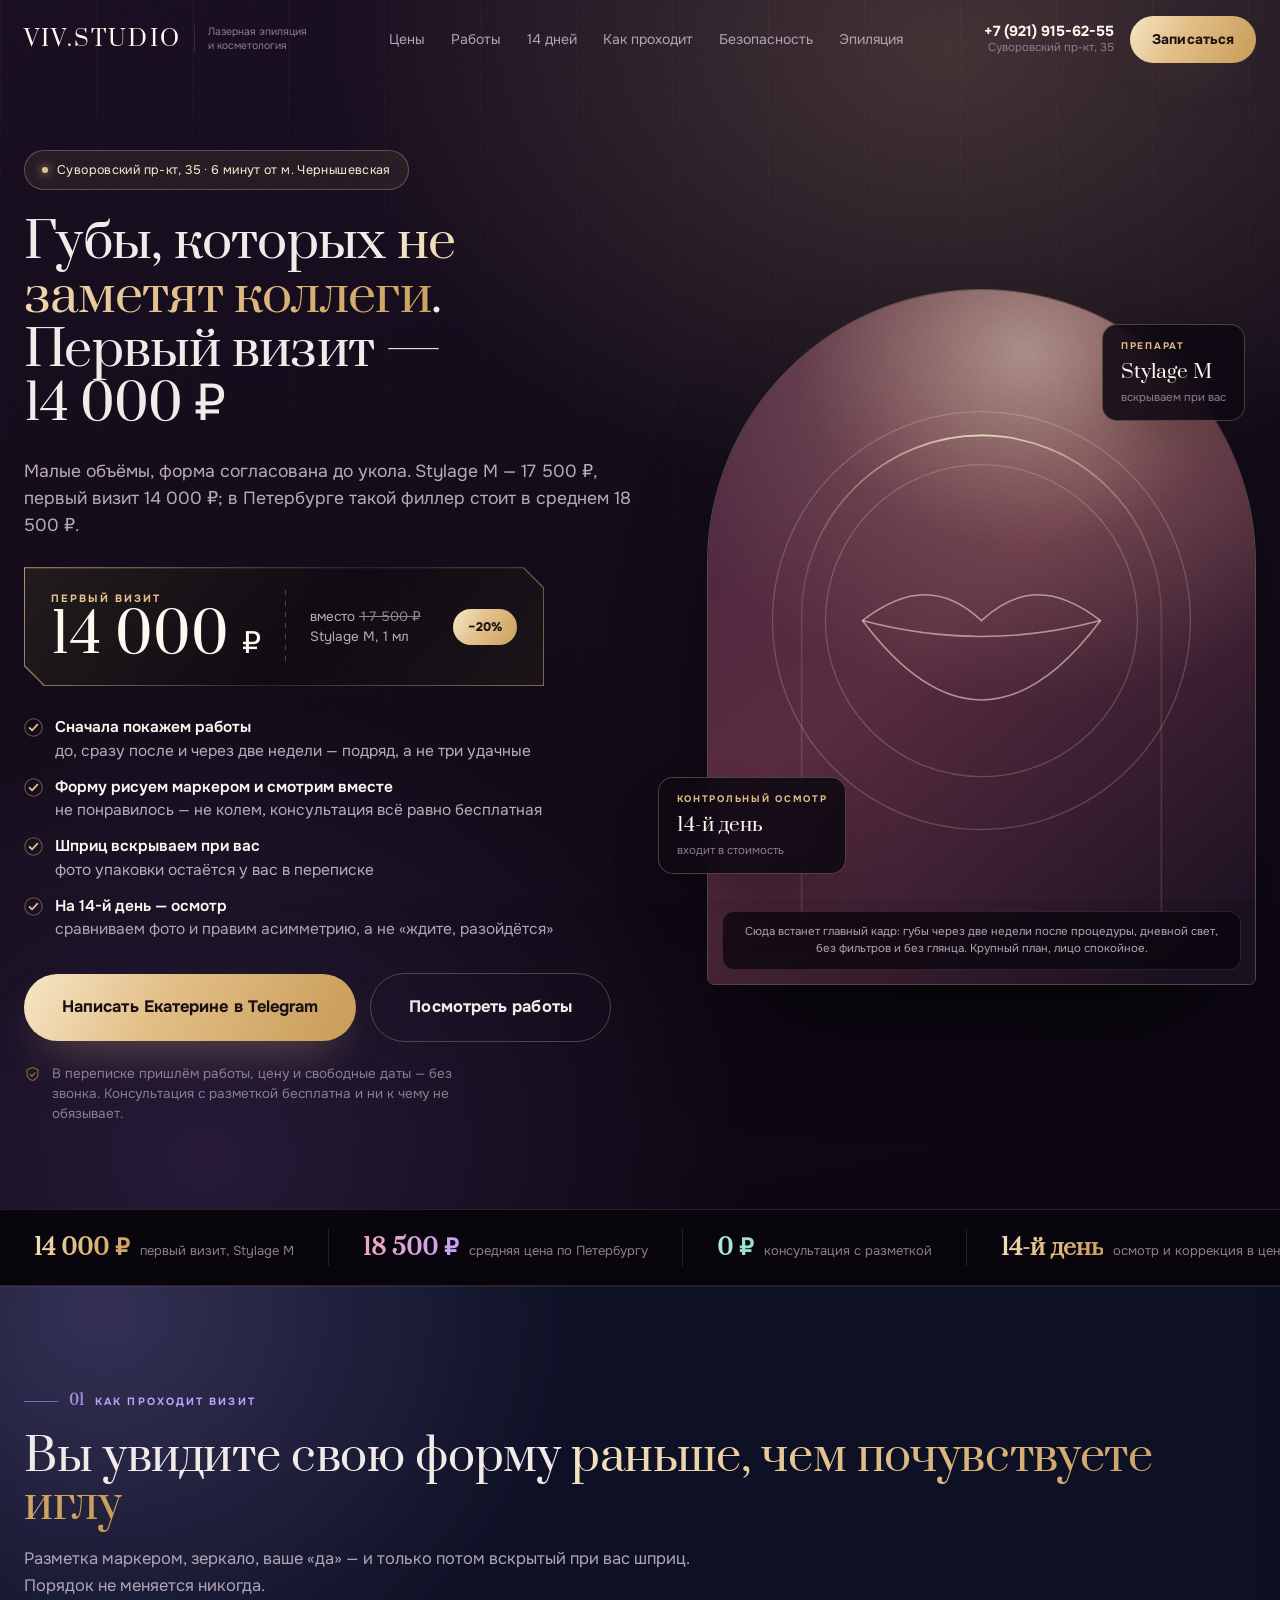
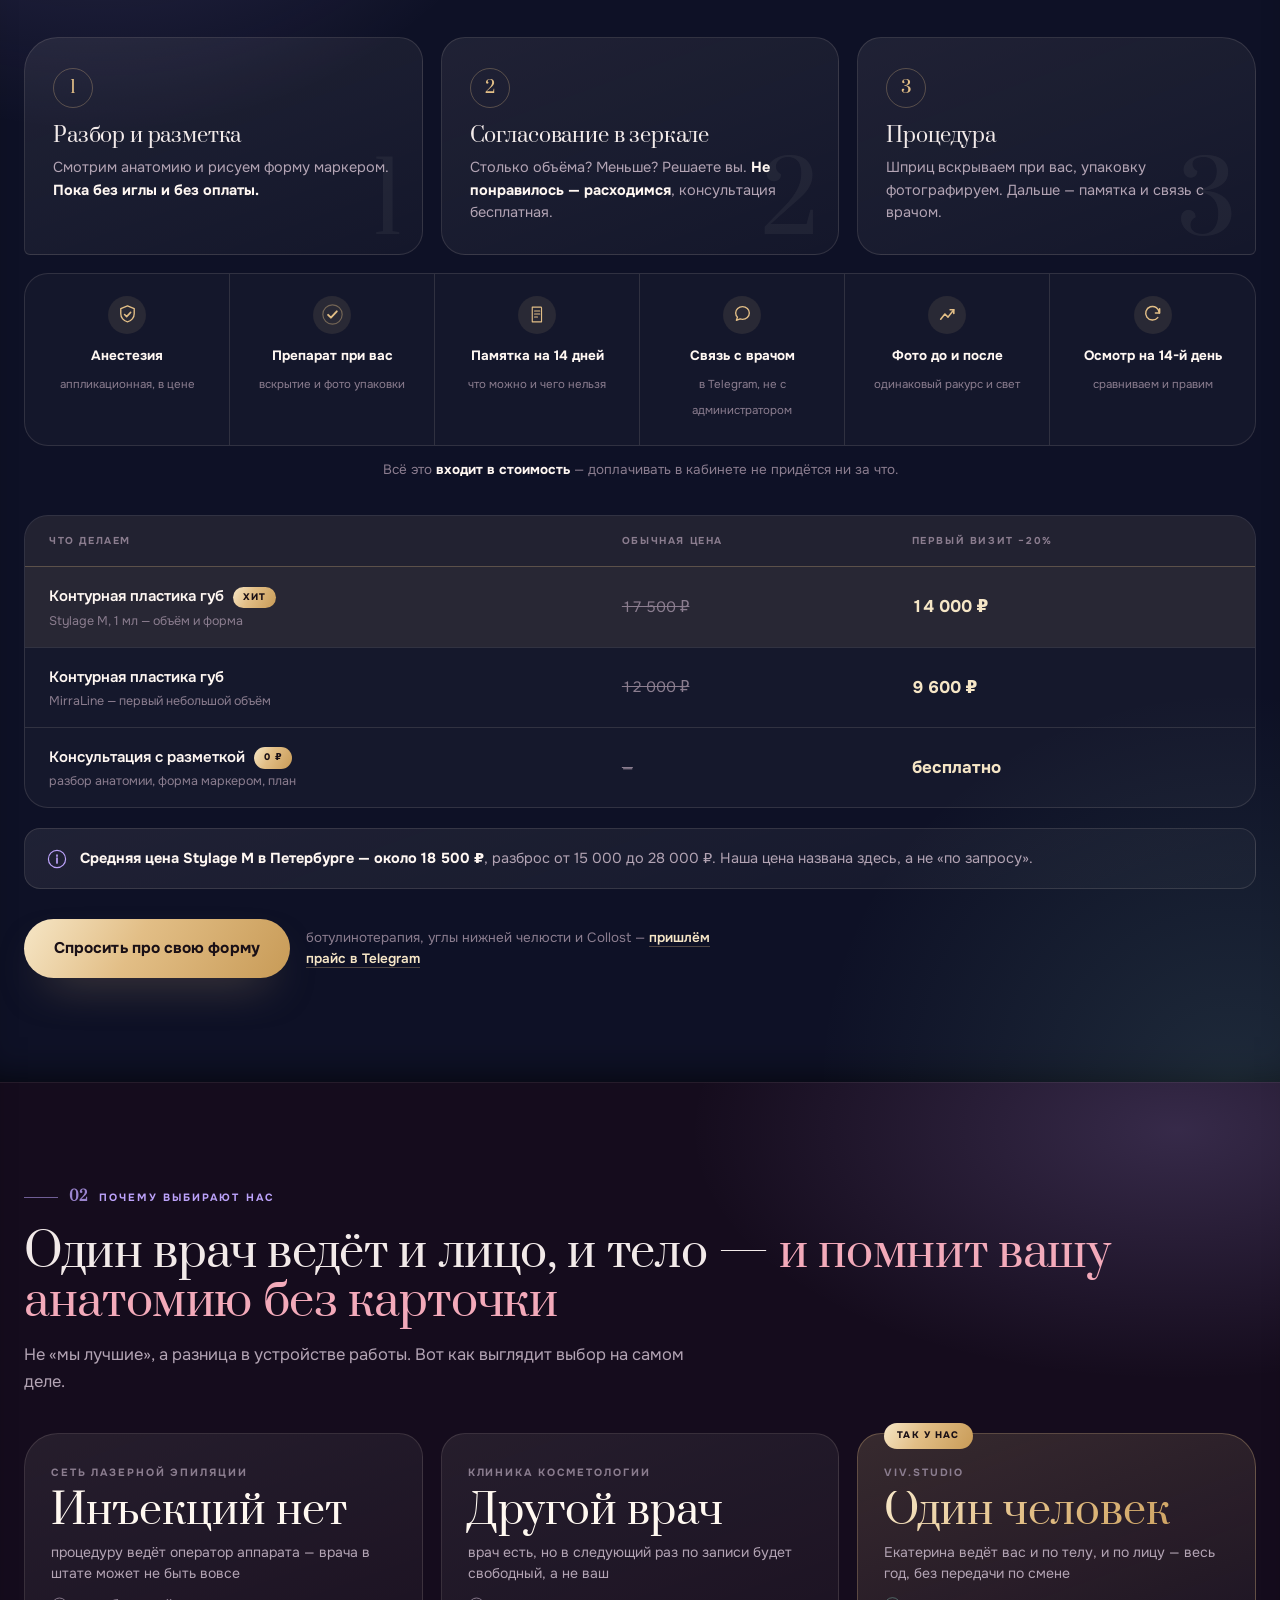
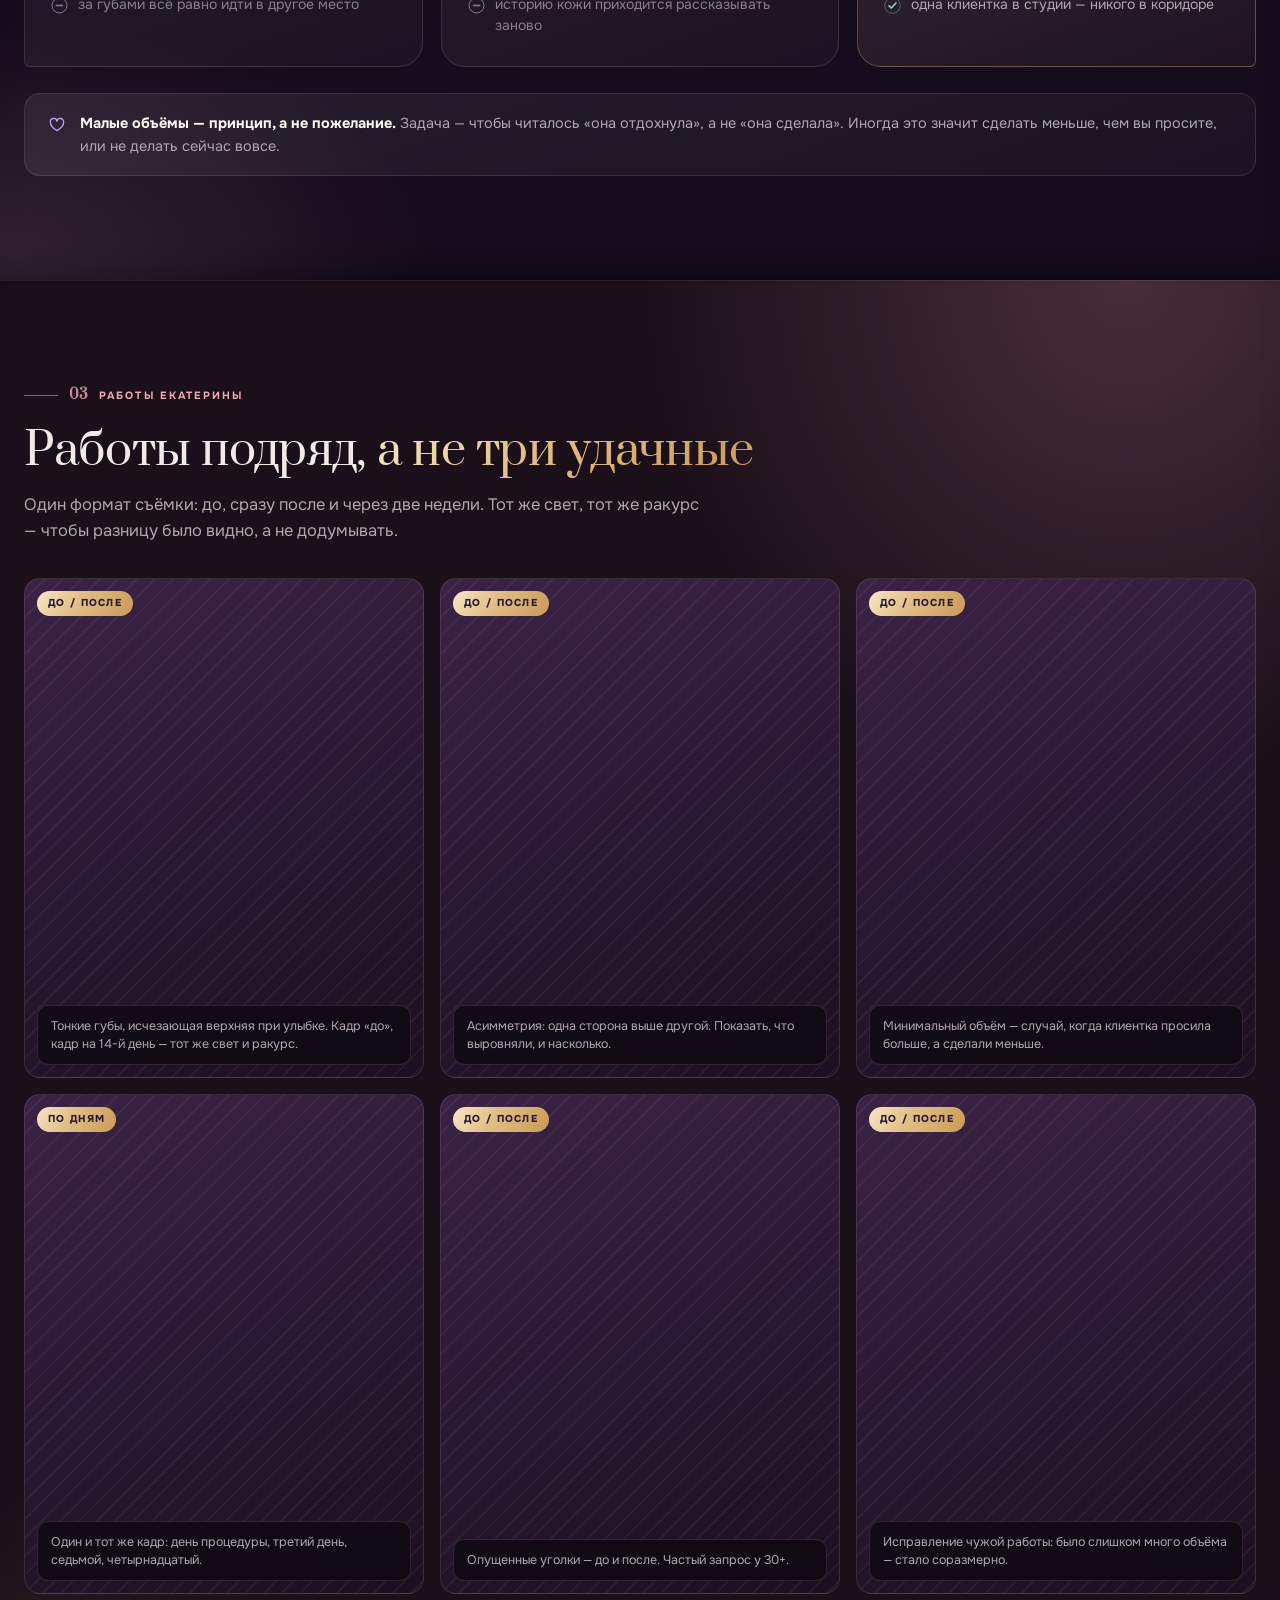
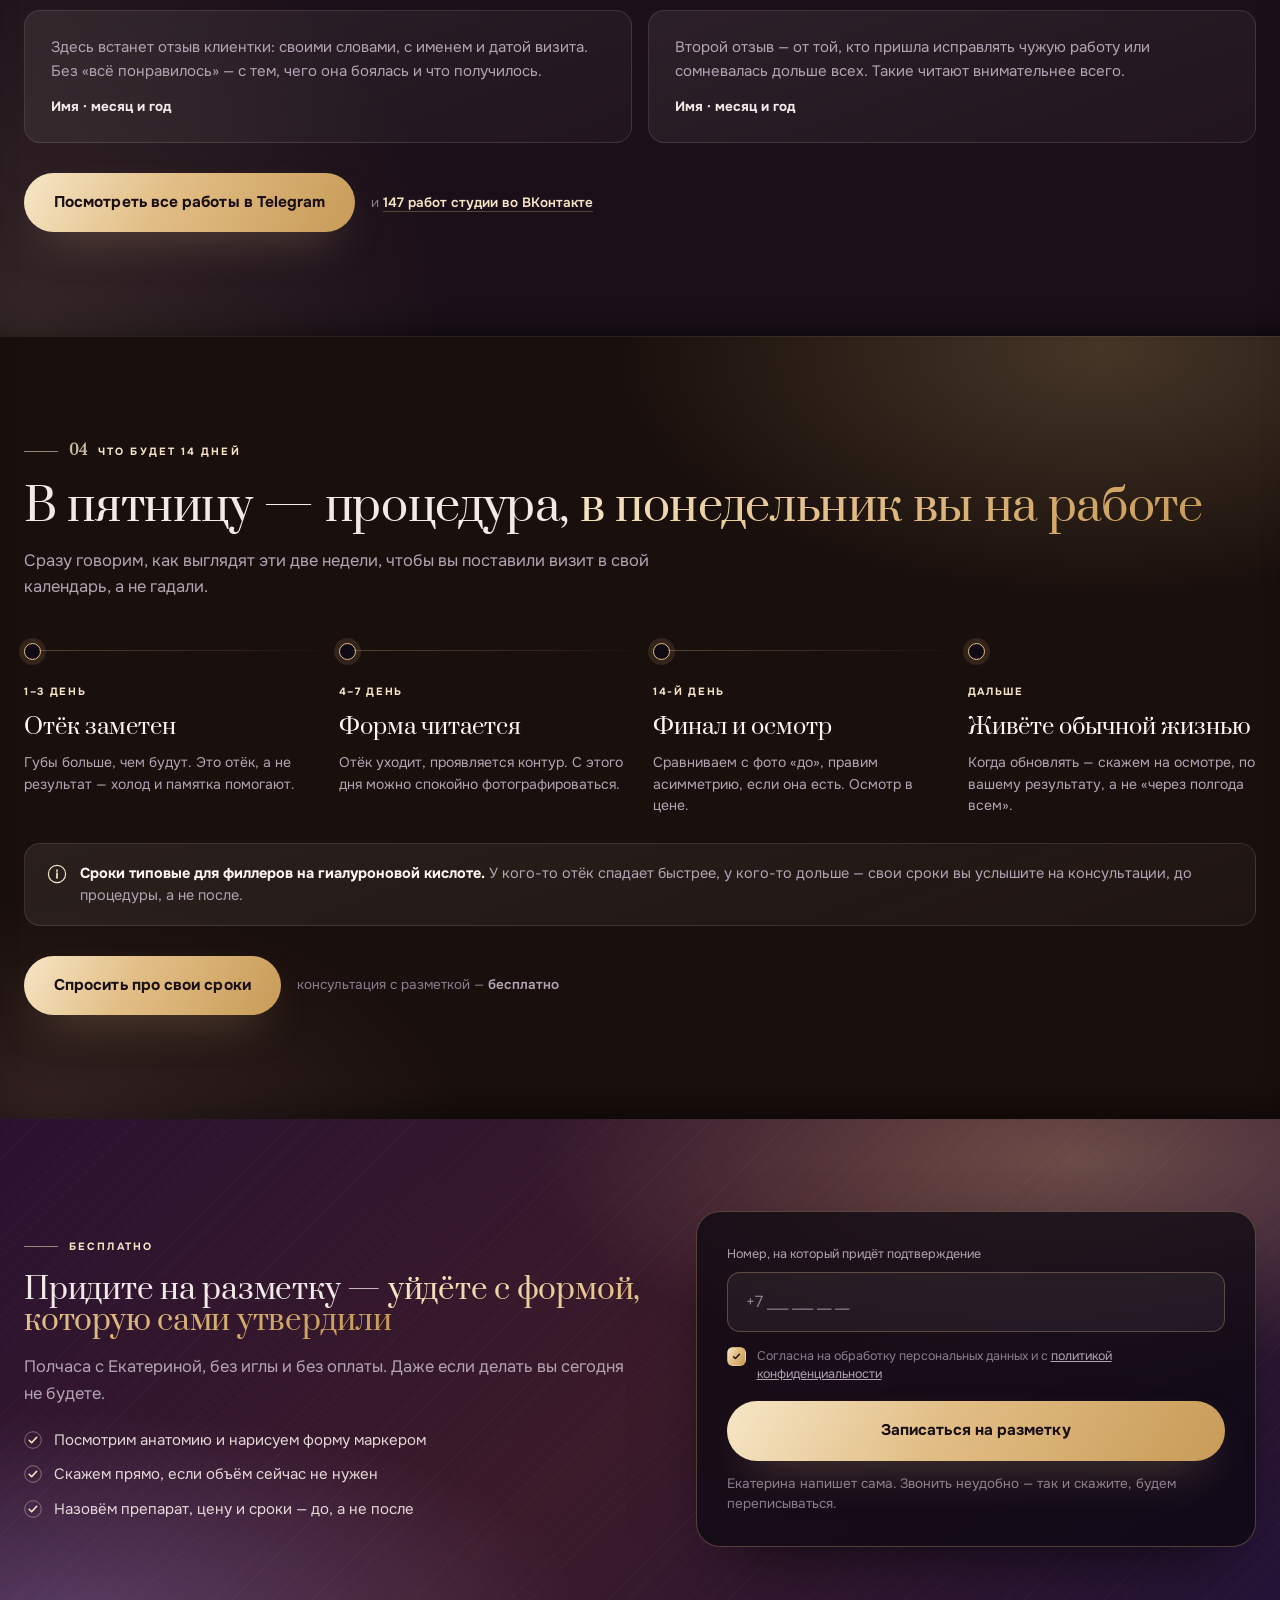
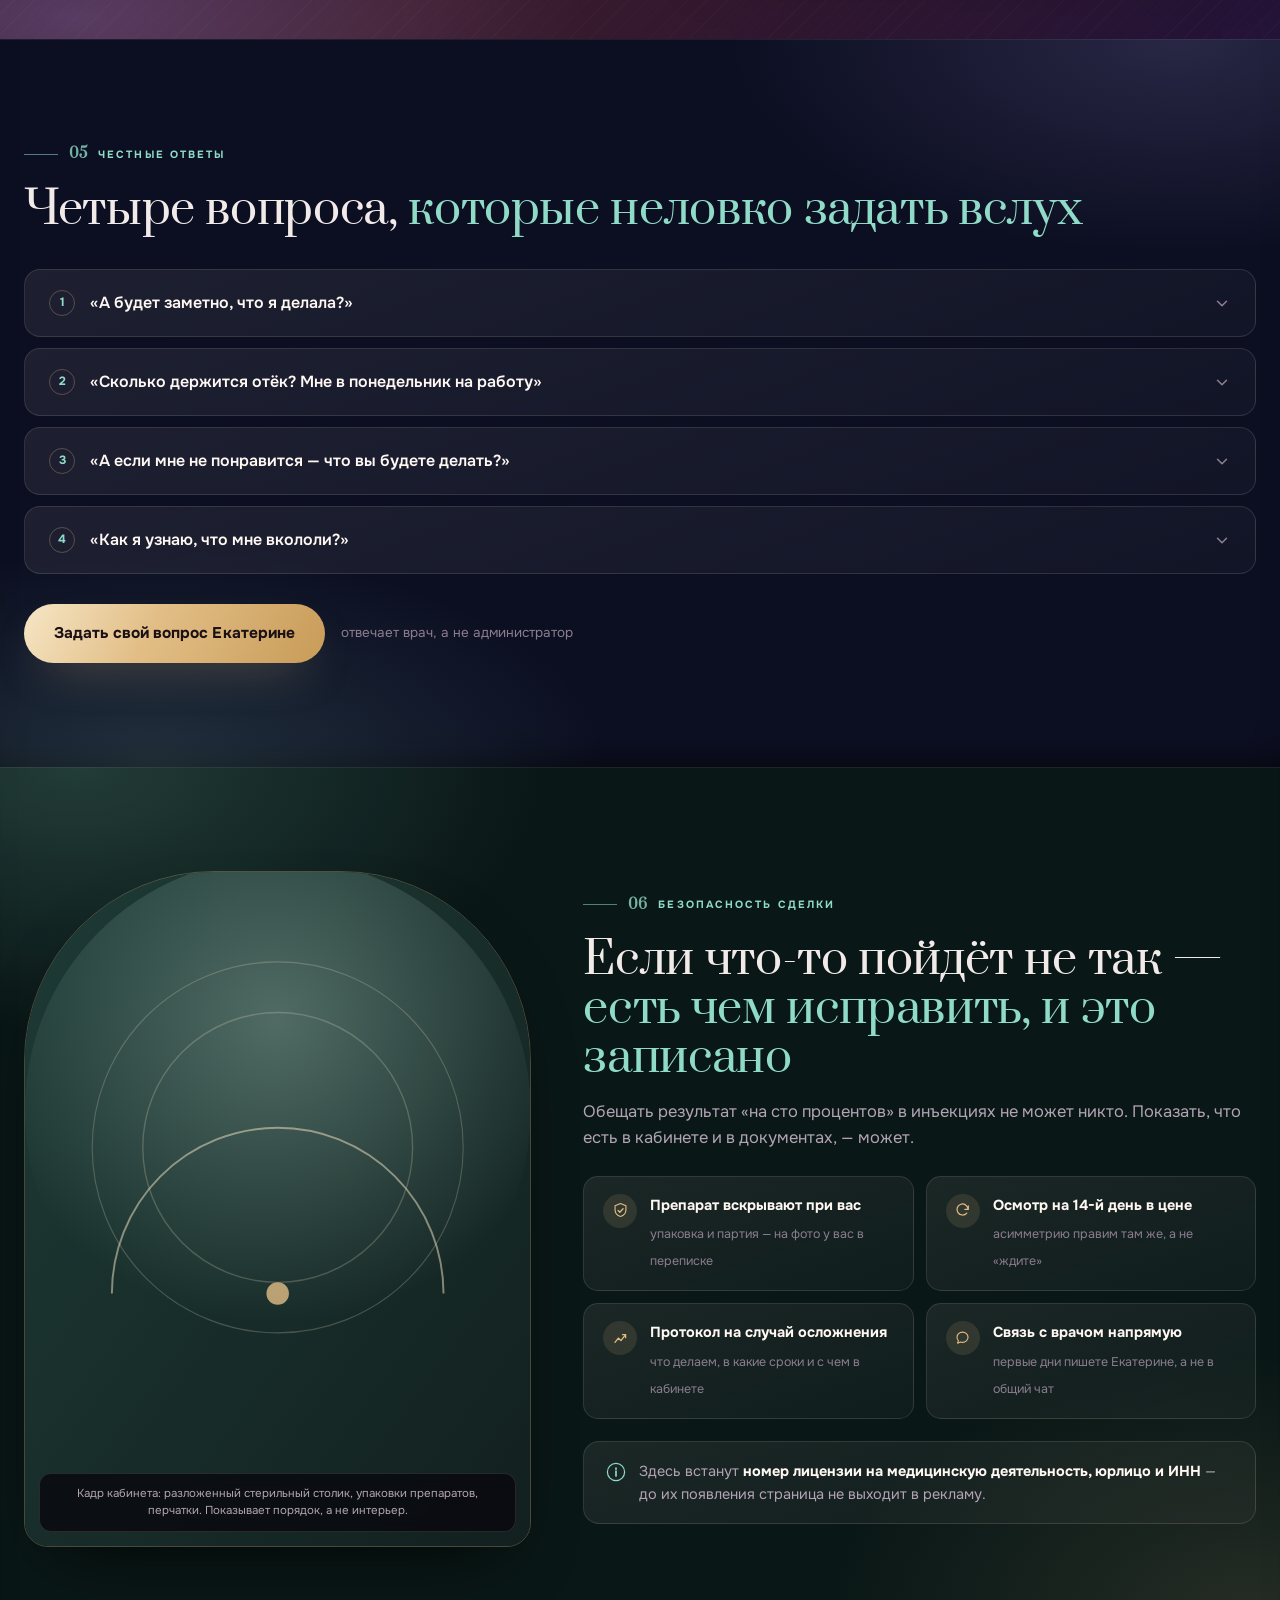
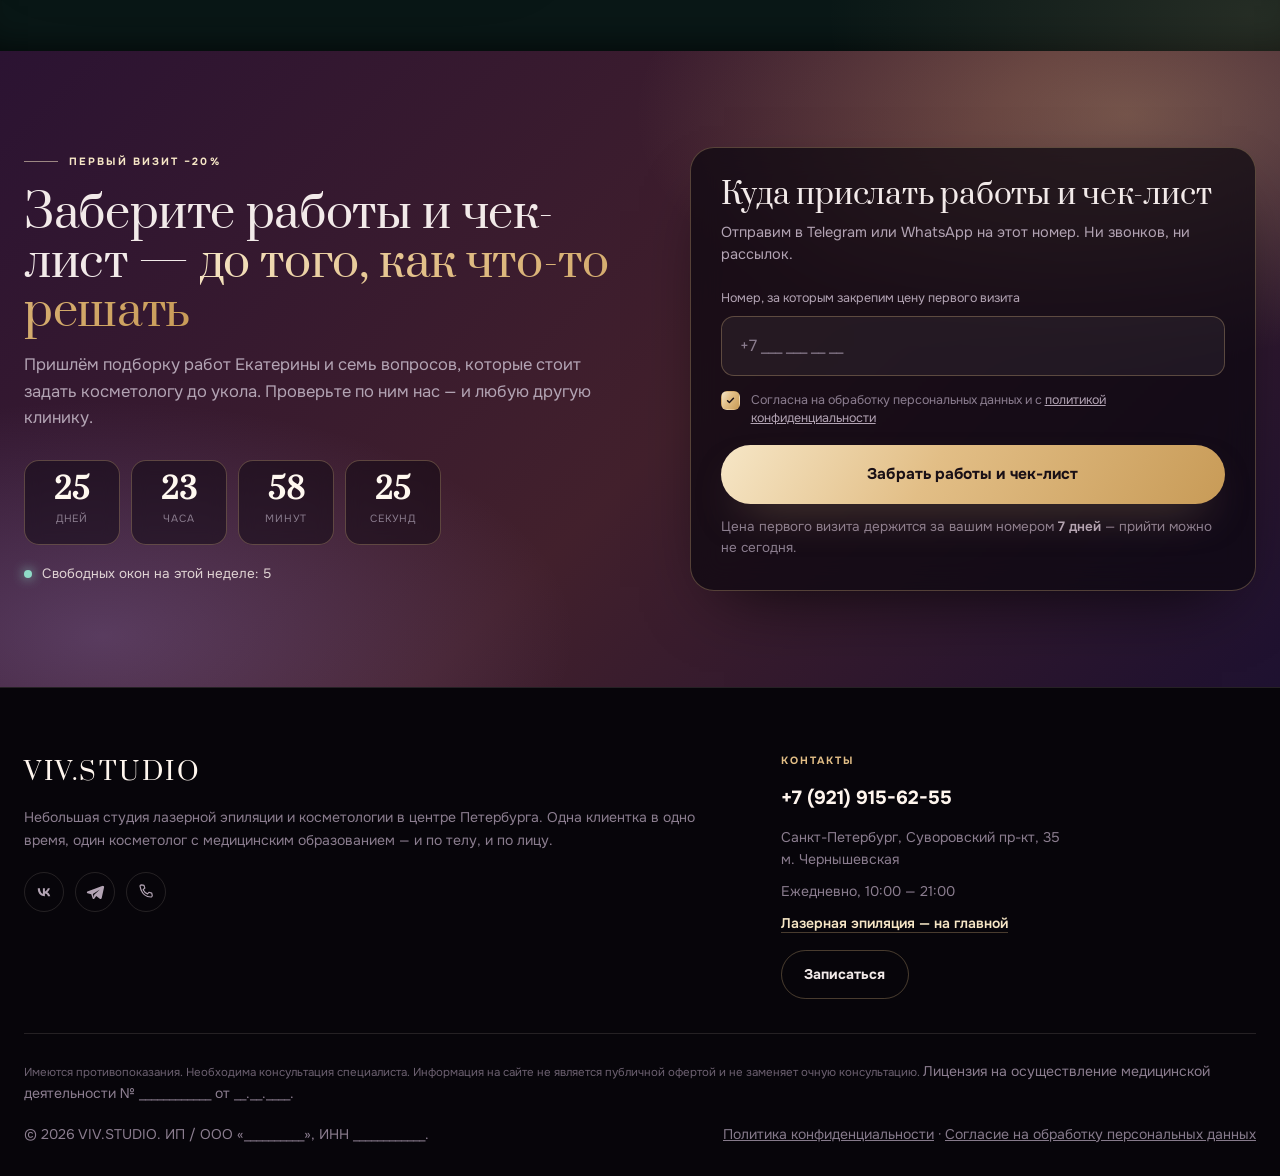
==== guby.html @ aae8445c "Страница губ: исследование стало сайтом Разбор сегментов говорил одно и то же три шага подряд: деньг" ====
<!doctype html>
<html lang="ru">
<head>
<meta charset="utf-8">
<meta name="viewport" content="width=device-width, initial-scale=1">
<title>Контурная пластика губ в Петербурге — 14 000 ₽ первый визит | VIV.STUDIO, м. Чернышевская</title>
<meta name="description" content="Губы малыми объёмами: форму рисуем маркером и согласуем до укола, шприц вскрываем при вас, на 14-й день — контрольный осмотр. Stylage M 17 500 ₽, первый визит 14 000 ₽ — в Петербурге такой филлер стоит в среднем 18 500 ₽. Суворовский пр-кт, 35, шесть минут от м. Чернышевская.">
<link rel="canonical" href="https://viv.studio/guby.html">
<meta name="theme-color" content="#0B0710">
<meta name="format-detection" content="telephone=no">
<meta property="og:type" content="website">
<meta property="og:locale" content="ru_RU">
<meta property="og:site_name" content="VIV.STUDIO">
<meta property="og:url" content="https://viv.studio/guby.html">
<meta property="og:title" content="Губы, которых не заметят коллеги — VIV.STUDIO">
<meta property="og:description" content="Малые объёмы, форма согласована до укола, препарат вскрывают при вас. Stylage M — первый визит 14 000 ₽ вместо 17 500 ₽.">
<meta property="og:image" content="https://viv.studio/assets/img/og.png">
<meta property="og:image:width" content="1200">
<meta property="og:image:height" content="630">
<meta name="twitter:card" content="summary_large_image">

<!-- Микроразметка под второе направление. Как и на главной: в ней нет
     ничего, чего нет на странице, и нет ни одного отзыва и рейтинга,
     пока их не появилось на самом деле. -->
<script type="application/ld+json">
{
  "@context": "https://schema.org",
  "@type": "BeautySalon",
  "name": "VIV.STUDIO",
  "description": "Контурная пластика губ малыми объёмами у косметолога с медицинским образованием. Форма согласуется до укола, препарат вскрывают при клиентке, на 14-й день — контрольный осмотр.",
  "url": "https://viv.studio/guby.html",
  "image": "https://viv.studio/assets/img/og.png",
  "telephone": "+7 921 915-62-55",
  "priceRange": "9600-17500 ₽",
  "currenciesAccepted": "RUB",
  "address": {
    "@type": "PostalAddress",
    "streetAddress": "Суворовский проспект, 35",
    "addressLocality": "Санкт-Петербург",
    "addressCountry": "RU"
  },
  "openingHoursSpecification": [{
    "@type": "OpeningHoursSpecification",
    "dayOfWeek": ["Monday","Tuesday","Wednesday","Thursday","Friday","Saturday","Sunday"],
    "opens": "10:00",
    "closes": "21:00"
  }],
  "sameAs": ["https://vk.com/viv.studio", "https://t.me/VIV_Studio"],
  "makesOffer": [
    {
      "@type": "Offer",
      "name": "Контурная пластика губ Stylage M, первый визит",
      "price": "14000",
      "priceCurrency": "RUB",
      "description": "Обычная цена 17 500 ₽. В стоимость входят анестезия, памятка на 14 дней и контрольный осмотр."
    },
    {
      "@type": "Offer",
      "name": "Контурная пластика губ MirraLine, первый визит",
      "price": "9600",
      "priceCurrency": "RUB",
      "description": "Обычная цена 12 000 ₽. Вариант для первого небольшого объёма."
    },
    {
      "@type": "Offer",
      "name": "Консультация с разметкой",
      "price": "0",
      "priceCurrency": "RUB",
      "description": "Разбор анатомии, разметка маркером и согласование формы. Бесплатно и не обязывает записываться на процедуру."
    }
  ]
}
</script>
<script type="application/ld+json">
{
  "@context": "https://schema.org",
  "@type": "FAQPage",
  "mainEntity": [
    {
      "@type": "Question",
      "name": "Будет ли заметно, что я делала губы?",
      "acceptedAnswer": {
        "@type": "Answer",
        "text": "Работаем малыми объёмами. Форму рисуем маркером и смотрим в зеркало вместе — шприц вскрываем только после вашего согласия. Не понравилась разметка — расходимся, консультация бесплатная."
      }
    },
    {
      "@type": "Question",
      "name": "Сколько держится отёк после контурной пластики губ?",
      "acceptedAnswer": {
        "@type": "Answer",
        "text": "Типичные сроки для филлеров на гиалуроновой кислоте: заметный отёк первые один-три дня, форма читается к пятому-седьмому дню, окончательный результат — примерно к 14-му. Ваши сроки Екатерина назовёт на консультации."
      }
    },
    {
      "@type": "Question",
      "name": "Что будет, если мне не понравится результат?",
      "acceptedAnswer": {
        "@type": "Answer",
        "text": "Асимметрию правим на контрольном осмотре на 14-й день, он входит в стоимость. Филлер на гиалуроновой кислоте при необходимости растворяется — это обсуждается на консультации до процедуры."
      }
    },
    {
      "@type": "Question",
      "name": "Как я узнаю, какой препарат мне вводят?",
      "acceptedAnswer": {
        "@type": "Answer",
        "text": "Шприц вскрывают при вас, упаковку показывают и фотографируют — фото остаётся у вас в переписке."
      }
    }
  ]
}
</script>

<link rel="icon" href="assets/img/favicon.svg" type="image/svg+xml">
<link rel="apple-touch-icon" href="assets/img/apple-touch-icon.png">
<link rel="preload" as="font" type="font/woff2" href="assets/fonts/onest-cyrillic.woff2" crossorigin>
<link rel="preload" as="font" type="font/woff2" href="assets/fonts/prata-cyrillic.woff2" crossorigin>
<style>
/* ── ГАРНИТУРЫ ──────────────────────────────────────────────────────────
   Prata — витрина: заголовки и крупные цифры. Дидон с высоким контрастом
   штриха: на тёмном он читается как гравировка и держит всю премиальность
   страницы сам, без золотых рамок вокруг каждого блока.
   Onest — корпус: текст, интерфейс, прайс, метки. Спокойный гротеск с
   хорошей кириллицей, не спорит с витриной.
   Обе лежат локально: Google Fonts из РФ отдаётся нестабильно.
   ─────────────────────────────────────────────────────────────────────── */
@font-face{font-family:'Prata';font-style:normal;font-weight:400;font-display:swap;
  src:url(assets/fonts/prata-cyrillic.woff2) format('woff2');
  unicode-range:U+0301,U+0400-045F,U+0490-0491,U+04B0-04B1,U+2116}
@font-face{font-family:'Prata';font-style:normal;font-weight:400;font-display:swap;
  src:url(assets/fonts/prata-latin.woff2) format('woff2');
  unicode-range:U+0000-00FF,U+0131,U+0152-0153,U+02BB-02BC,U+02C6,U+02DA,U+02DC,U+0304,U+0308,U+0329,U+2000-206F,U+20AC,U+2122,U+2191,U+2193,U+2212,U+2215,U+FEFF,U+FFFD}
@font-face{font-family:'Onest';font-style:normal;font-weight:300 800;font-display:swap;
  src:url(assets/fonts/onest-cyrillic.woff2) format('woff2');
  unicode-range:U+0301,U+0400-045F,U+0490-0491,U+04B0-04B1,U+2116}
@font-face{font-family:'Onest';font-style:normal;font-weight:300 800;font-display:swap;
  src:url(assets/fonts/onest-latin.woff2) format('woff2');
  unicode-range:U+0000-00FF,U+0131,U+0152-0153,U+02BB-02BC,U+02C6,U+02DA,U+02DC,U+0304,U+0308,U+0329,U+2000-206F,U+20AC,U+2122,U+2191,U+2193,U+2212,U+2215,U+FEFF,U+FFFD}

/* ── ПАЛИТРА ────────────────────────────────────────────────────────────
   Ночная. База — почти чёрный с фиолетовым подтоном, у каждой главы своя
   тёмная бумага: слива, вино, индиго, малахит, эспрессо. Свет на странице
   даёт золото, цветные ноты — лиловая, розовая и мятная — расставлены по
   главам, чтобы лента не была одноцветной.
   ─────────────────────────────────────────────────────────────────────── */
:root{
  --ink:#0B0710;
  --tx:#F2EAE9;            /* корпус: 14:1 на самой светлой бумаге */
  --tx2:#B3A4B4;           /* вторичный: 6.6:1 */
  --tx3:#8B7D8F;
  --gold:#E2BE86; --gold-2:#C89B57; --gold-lt:#F6E6C6; --gold-dk:#8A6A32;
  --rose:#F3AABA; --lilac:#BCA2FA; --mint:#8FDBC7;
  --acc:var(--gold-lt);
  --line:rgba(240,224,206,.13);
  --line-2:rgba(226,190,134,.3);
  --card:linear-gradient(160deg,rgba(255,247,240,.075),rgba(255,247,240,.028));
  --card-h:linear-gradient(160deg,rgba(255,247,240,.11),rgba(255,247,240,.045));
  --glass:rgba(12,8,16,.55);
  --r:16px; --r-lg:24px; --r-xl:34px;
  --sh:0 30px 70px -34px rgba(0,0,0,.85);
  --sh-gold:0 20px 46px -22px rgba(226,190,134,.55);
  --ease:cubic-bezier(.22,.75,.25,1);
  --grad-gold:linear-gradient(120deg,#F6E6C6,#E2BE86 42%,#C89B57);
}

*{box-sizing:border-box;margin:0;padding:0}
html{scroll-behavior:smooth;scroll-padding-top:86px;-webkit-text-size-adjust:100%}
body{background:var(--ink);color:var(--tx);font:400 16.5px/1.62 'Onest',system-ui,-apple-system,'Segoe UI',sans-serif;
  overflow-x:hidden;-webkit-font-smoothing:antialiased;text-rendering:optimizeLegibility}
img{max-width:100%;display:block}
a{color:inherit}
button,input{font:inherit;color:inherit}
::selection{background:rgba(226,190,134,.32)}

/* зерно: на больших тёмных заливках без него видны полосы градиента */
.grain{position:fixed;inset:0;z-index:2;pointer-events:none;opacity:.5;mix-blend-mode:overlay;
  background-image:url("data:image/svg+xml,%3Csvg xmlns='http://www.w3.org/2000/svg' width='180' height='180'%3E%3Cfilter id='n'%3E%3CfeTurbulence type='fractalNoise' baseFrequency='.85' numOctaves='3'/%3E%3C/filter%3E%3Crect width='180' height='180' filter='url(%23n)' opacity='.5'/%3E%3C/svg%3E")}

.wrap{width:min(1240px,100% - 48px);margin-inline:auto}
.num{font-variant-numeric:tabular-nums lining-nums;font-feature-settings:"tnum" 1}
.sr{position:absolute;width:1px;height:1px;overflow:hidden;clip:rect(0 0 0 0)}

/* ── ТИПОГРАФИКА ── */
h1,h2,h3,h4,.dis{font-family:'Prata',Georgia,serif;font-weight:400;letter-spacing:-.008em;line-height:1.08}
h1{font-size:clamp(32px,3.9vw,56px);line-height:1.08;letter-spacing:-.015em;text-wrap:balance}
.nw{white-space:nowrap}
h2{font-size:clamp(29px,3.5vw,49px);line-height:1.09}
h3{font-size:clamp(22px,2.3vw,30px)}
h4{font-size:20px;line-height:1.22}
h2 .acc,h1 .acc,h3 .acc{background:var(--grad-gold);-webkit-background-clip:text;background-clip:text;color:transparent}
h1 .acc-r,h2 .acc-r{color:var(--rose)}
h2 .acc-l{color:var(--lilac)}
h2 .acc-m{color:var(--mint)}
.lead{font-size:clamp(16.5px,1.25vw,18.5px);line-height:1.6;color:var(--tx2);max-width:62ch;margin-top:16px}
.under{font-size:13.5px;line-height:1.5;color:var(--tx3)}
.under b{color:var(--tx2);font-weight:600}
b,strong{font-weight:700;color:#FFF7F2}

/* метка главы: номер, тонкая линия, слово */
.kick{display:flex;align-items:center;gap:11px;font-size:10.5px;font-weight:700;letter-spacing:.2em;
  text-transform:uppercase;color:var(--acc);margin-bottom:20px}
.kick i{width:34px;height:1px;background:currentColor;opacity:.55;flex:none}
.kick em{font-family:'Prata',serif;font-style:normal;font-size:14px;letter-spacing:0;opacity:.8}

/* ── КНОПКИ ── */
.btn{position:relative;display:inline-flex;align-items:center;justify-content:center;gap:9px;
  padding:17px 30px;border:0;border-radius:999px;cursor:pointer;overflow:hidden;
  font-size:15.5px;font-weight:700;letter-spacing:.005em;text-decoration:none;white-space:nowrap;
  background:var(--grad-gold);color:#1A1016;box-shadow:var(--sh-gold);
  transition:transform .35s var(--ease),box-shadow .35s var(--ease),filter .35s var(--ease)}
.btn::after{content:'';position:absolute;inset:0;transform:translateX(-120%) skewX(-18deg);
  background:linear-gradient(90deg,transparent,rgba(255,255,255,.55),transparent);transition:transform .8s var(--ease)}
.btn:hover{transform:translateY(-2px);box-shadow:0 26px 54px -20px rgba(226,190,134,.75);filter:brightness(1.04)}
.btn:hover::after{transform:translateX(120%) skewX(-18deg)}
.btn:active{transform:translateY(0)}
.btn-lg{padding:20px 38px;font-size:16.5px}
.btn-sm{padding:12px 22px;font-size:14px}
.btn-w{width:100%}
.btn-ghost{background:transparent;color:var(--tx);box-shadow:none;border:1px solid var(--line-2)}
.btn-ghost:hover{background:rgba(226,190,134,.08);box-shadow:none;border-color:var(--gold)}
.btn-ghost::after{display:none}

/* ── ШАПКА ── */
.progress{position:fixed;top:0;left:0;height:2px;width:0;z-index:60;background:var(--grad-gold);
  box-shadow:0 0 14px rgba(226,190,134,.6);transition:width .12s linear}
header{position:fixed;top:0;left:0;right:0;z-index:50;padding:16px 0;
  transition:padding .45s var(--ease),background .45s var(--ease),box-shadow .45s var(--ease),backdrop-filter .45s}
header.sticky-on{padding:9px 0;background:rgba(9,6,13,.82);backdrop-filter:blur(16px) saturate(140%);
  box-shadow:0 1px 0 var(--line),0 18px 40px -30px #000}
.hd{display:flex;align-items:center;justify-content:space-between;gap:22px}
.logo{display:flex;align-items:center;gap:13px;text-decoration:none}
.lm{font-family:'Prata',serif;font-size:22px;letter-spacing:.1em;color:#FFF6EE}
.ld{font-size:10.5px;line-height:1.32;color:var(--tx3);border-left:1px solid var(--line);padding-left:13px}
header nav{display:flex;gap:26px;font-size:14px;color:var(--tx2)}
header nav a{position:relative;text-decoration:none;padding:4px 0;transition:color .3s var(--ease)}
header nav a::after{content:'';position:absolute;left:0;right:100%;bottom:0;height:1px;background:var(--gold);
  transition:right .4s var(--ease)}
header nav a:hover{color:var(--gold-lt)}
header nav a:hover::after{right:0}
.hd-c{display:flex;align-items:center;gap:16px}
.hd-ph{text-align:right;font-size:14.5px;line-height:1.3}
.hd-ph a{font-weight:700;text-decoration:none;color:#FFF6EE}
.hd-ph span{display:block;font-size:11.5px;color:var(--tx3)}
.burger{display:none;background:none;border:0;color:var(--tx);cursor:pointer;padding:6px}

/* ── ПЕРВЫЙ ЭКРАН ─────────────────────────────────────────────────────
   Сцена, а не «цветные пятна»: тёмный зал, один тёплый луч сверху и
   светящаяся арка справа. Слева — крупная витринная типографика и билет
   с ценой, у которого срезаны углы. Премиум читается материалом и
   светом, забота — тем, что первым делом названы цена и бесплатный вход.
   ─────────────────────────────────────────────────────────────────── */
.hero{position:relative;overflow:hidden;padding:150px 0 84px;
  background:
    radial-gradient(78% 62% at 74% 4%,rgba(226,190,134,.2),transparent 62%),
    radial-gradient(66% 60% at 16% 96%,rgba(150,110,220,.18),transparent 64%),
    linear-gradient(168deg,#180E20 0%,#120B18 46%,#0C0712 100%)}
/* вертикальные нити — «занавес» зала */
.hero::before{content:'';position:absolute;inset:0;pointer-events:none;opacity:.5;
  background:repeating-linear-gradient(90deg,rgba(255,240,220,.05) 0 1px,transparent 1px 96px);
  mask-image:linear-gradient(180deg,#000 0%,transparent 78%)}
.hero-g{position:relative;display:grid;grid-template-columns:1.06fr .94fr;gap:64px;align-items:center}
.tag{display:inline-flex;align-items:center;gap:9px;padding:9px 17px;border-radius:999px;
  border:1px solid var(--line-2);background:rgba(226,190,134,.07);
  font-size:12.5px;letter-spacing:.03em;color:var(--gold-lt);margin-bottom:26px}
.tag i{width:6px;height:6px;border-radius:50%;background:var(--gold);box-shadow:0 0 10px var(--gold)}
.h-txt h1{margin-bottom:26px}
.h-sub{font-size:17.5px;line-height:1.55;color:var(--tx2);max-width:52ch}

/* билет с ценой: срезанные углы и золотая обводка через подложку */
.tk{--cut:20px;margin:28px 0 30px;padding:1px;max-width:520px;
  background:linear-gradient(130deg,rgba(226,190,134,.75),rgba(226,190,134,.14) 55%,rgba(226,190,134,.5));
  clip-path:polygon(0 0,calc(100% - var(--cut)) 0,100% var(--cut),100% 100%,var(--cut) 100%,0 calc(100% - var(--cut)));
  transition:transform .5s var(--ease)}
.tk:hover{transform:translateY(-3px)}
.tk-in{--cut:20px;display:flex;align-items:center;gap:24px;padding:22px 26px;background:rgba(10,6,14,.86);
  clip-path:polygon(0 0,calc(100% - var(--cut)) 0,100% var(--cut),100% 100%,var(--cut) 100%,0 calc(100% - var(--cut)))}
.tk-l{font-size:10.5px;font-weight:700;letter-spacing:.2em;text-transform:uppercase;color:var(--gold);display:block;margin-bottom:2px}
.tk-p{font-family:'Prata',serif;font-size:clamp(38px,4.6vw,54px);line-height:1;color:#FFF8F0}
.tk-p span{font-size:.55em}
.tk-sep{width:1px;align-self:stretch;background:repeating-linear-gradient(180deg,var(--line-2) 0 5px,transparent 5px 11px)}
.tk-w{font-size:13.5px;line-height:1.45;color:var(--tx2)}
.tk-w s{color:var(--tx3)}
.tk-save{margin-left:auto;padding:8px 15px;border-radius:999px;background:var(--grad-gold);color:#1A1016;
  font-size:12.5px;font-weight:800;white-space:nowrap}

.bul{list-style:none;display:grid;gap:13px;margin:0 0 32px}
.bul li{display:flex;gap:12px;font-size:15.5px;line-height:1.5;color:var(--tx2)}
.bul .i{flex:none;margin-top:2px;color:var(--gold)}
.bul b{display:block;color:#FFF7F2;font-weight:600}
.h-cta{display:flex;gap:14px;flex-wrap:wrap;align-items:center}
.h-note{display:flex;gap:11px;margin-top:22px;font-size:13.5px;line-height:1.5;color:var(--tx3);max-width:50ch}
.h-note .i{flex:none;margin-top:2px;color:var(--gold-dk)}

/* арка со светом */
.h-vis{position:relative}
.arch{position:relative;aspect-ratio:41/52;border-radius:999px 999px 26px 26px;overflow:hidden;
  border:1px solid rgba(226,190,134,.34);
  box-shadow:0 60px 120px -50px #000,inset 0 0 90px rgba(226,190,134,.14)}
.arch svg,.arch img{position:absolute;inset:0;width:100%;height:100%;object-fit:cover}
.arch img{opacity:0;animation:ph .8s var(--ease) .2s forwards}
@keyframes ph{to{opacity:1}}
.ph-cap{position:absolute;left:14px;right:14px;bottom:14px;padding:12px 15px;border-radius:12px;
  background:rgba(8,5,12,.72);backdrop-filter:blur(7px);border:1px solid var(--line);
  font-size:11.5px;line-height:1.45;color:var(--tx2);text-align:center}
.arch img+.ph-cap{display:none}
.badge{position:absolute;padding:14px 18px;border-radius:15px;background:rgba(14,9,19,.88);
  backdrop-filter:blur(12px);border:1px solid var(--line-2);box-shadow:var(--sh);z-index:3;
  animation:flo 7s ease-in-out infinite}
@keyframes flo{0%,100%{transform:translateY(0)}50%{transform:translateY(-9px)}}
.badge .bl{font-size:9.5px;font-weight:700;letter-spacing:.18em;text-transform:uppercase;color:var(--gold)}
.badge .bn{font-family:'Prata',serif;font-size:19px;color:#FFF8F0;margin:3px 0 2px}
.badge .bt{font-size:11.5px;line-height:1.4;color:var(--tx3)}
.b1{top:5%;right:2%;animation-delay:-1.5s}
.b2{bottom:16%;left:-9%;animation-delay:-3.5s}

/* ── ЛЕНТА ФАКТОВ ── */
.strip{position:relative;overflow:hidden;padding:19px 0;background:#08060C;
  border-block:1px solid var(--line)}
.strip .row{display:flex;width:max-content;animation:mq 46s linear infinite}
.strip:hover .row{animation-play-state:paused}
@keyframes mq{to{transform:translateX(-50%)}}
.strip .it{display:flex;align-items:baseline;gap:10px;padding:0 34px;white-space:nowrap;
  border-right:1px solid var(--line)}
.strip b{font-family:'Prata',serif;font-size:23px;background:var(--grad-gold);
  -webkit-background-clip:text;background-clip:text;color:transparent}
.strip span{font-size:13px;color:var(--tx3)}
/* цифры в ленте идут тремя цветами по кругу — золото, лиловый, мятный:
   одноцветная лента на тёмном читается как техническая строка */
.strip .it:nth-child(3n+2) b{background-image:linear-gradient(120deg,#F3AABA,#BCA2FA)}
.strip .it:nth-child(3n) b{background-image:linear-gradient(120deg,#B7EEDD,#8FDBC7)}

/* ── ГЛАВЫ ── */
/* На стыке двух тёмных бумаг нужна не линия, а перегиб: сверху тонкий
   световой блик, снизу мягкая тень — тогда главы читаются как слои,
   а не как срез в фотошопе. */
.pane{position:relative;padding:104px 0;background:var(--bg);isolation:isolate;
  box-shadow:inset 0 1px 0 rgba(255,240,220,.07),inset 0 -26px 40px -30px rgba(0,0,0,.9)}
.pane::before{content:'';position:absolute;inset:0;pointer-events:none;z-index:-1;background:var(--spot,none)}
/* У каждой главы два световых пятна разного цвета: одно у верхнего угла,
   второе — у противоположного нижнего. Одно пятно давало ровную заливку и
   глава читалась плоско; два дают глубину и цветную ноту, ради которой
   ночная страница вообще может быть красочной. */
.t-wine{--bg:#1B0F19;--acc:var(--rose);
  --spot:radial-gradient(56% 46% at 88% 0%,rgba(243,170,186,.2),transparent 68%),
         radial-gradient(48% 40% at 2% 100%,rgba(226,190,134,.13),transparent 70%)}
.t-indigo{--bg:#0E1126;--acc:var(--lilac);
  --spot:radial-gradient(54% 44% at 8% 2%,rgba(188,162,250,.22),transparent 68%),
         radial-gradient(46% 40% at 96% 100%,rgba(143,219,199,.12),transparent 70%)}
.t-plum{--bg:#150C1D;--acc:var(--lilac);
  --spot:radial-gradient(56% 46% at 92% 6%,rgba(188,162,250,.2),transparent 68%),
         radial-gradient(48% 40% at 0% 96%,rgba(243,170,186,.13),transparent 70%)}
.t-jade{--bg:#091716;--acc:var(--mint);
  --spot:radial-gradient(54% 44% at 6% 0%,rgba(143,219,199,.19),transparent 68%),
         radial-gradient(48% 42% at 98% 96%,rgba(226,190,134,.13),transparent 70%)}
.t-espresso{--bg:#190F0C;--acc:var(--gold-lt);
  --spot:radial-gradient(56% 46% at 86% 2%,rgba(226,190,134,.22),transparent 68%),
         radial-gradient(46% 40% at 4% 100%,rgba(243,170,186,.12),transparent 70%)}
.t-night{--bg:#0C0F22;--acc:var(--mint);
  --spot:radial-gradient(52% 44% at 12% 100%,rgba(143,219,199,.16),transparent 68%),
         radial-gradient(50% 42% at 92% 0%,rgba(188,162,250,.16),transparent 70%)}
.t-rosewood{--bg:#1C1014;--acc:var(--rose);
  --spot:radial-gradient(54% 46% at 90% 0%,rgba(243,170,186,.2),transparent 68%),
         radial-gradient(48% 40% at 4% 98%,rgba(188,162,250,.12),transparent 70%)}

.card{background:var(--card);border:1px solid var(--line);border-radius:var(--r-lg);
  transition:transform .5s var(--ease),border-color .5s var(--ease),background .5s var(--ease),box-shadow .5s var(--ease)}
/* Один угол у карточки всегда острый, и в каждой паре он свой. Приём с
   печатного разворота: одинаковые скруглённые прямоугольники подряд
   усыпляют глаз, срезанный угол задаёт направление чтения. */
.fork .fk:nth-child(1){border-radius:var(--r-xl) var(--r-lg) var(--r-lg) 6px}
.fork .fk:nth-child(2){border-radius:var(--r-lg) var(--r-xl) 6px var(--r-lg)}
.care .cc:nth-child(1),.g2 .cc:nth-child(1){border-radius:var(--r-xl) var(--r-lg) var(--r-lg) 6px}
.care .cc:nth-child(2){border-radius:var(--r-lg) var(--r-lg) var(--r-lg) var(--r-lg)}
.care .cc:nth-child(3),.g2 .cc:nth-child(2){border-radius:var(--r-lg) var(--r-xl) 6px var(--r-lg)}
.cmp .c:nth-child(1){border-radius:var(--r-xl) var(--r-lg) var(--r-lg) 6px}
.cmp .c:nth-child(3){border-radius:var(--r-lg) var(--r-xl) 6px var(--r-lg)}
.card:hover{transform:translateY(-4px);border-color:var(--line-2);background:var(--card-h);box-shadow:var(--sh)}

/* ── РАЗВИЛКА ── */
.fork{display:grid;grid-template-columns:1fr 1fr;gap:22px;margin-top:38px}
.fk{padding:34px 32px;display:flex;flex-direction:column;gap:14px}
.fk .fl{font-size:10.5px;font-weight:700;letter-spacing:.18em;text-transform:uppercase;color:var(--acc)}
.fk p{color:var(--tx2);font-size:15.5px}
.fk .fpr{font-family:'Prata',serif;font-size:31px;color:#FFF8F0;margin-top:auto;padding-top:8px}
.fk .fpr small{font-family:'Onest',sans-serif;font-size:13px;color:var(--tx3);margin-left:8px}

/* ── ПРАЙС ── */
.tw{border:1px solid var(--line);border-radius:var(--r-lg);overflow:hidden;background:rgba(255,247,240,.03)}
.pt{border-collapse:collapse;width:100%;font-size:15px}
.pt th,.pt td{text-align:left;padding:17px 24px;border-bottom:1px solid var(--line);vertical-align:middle}
.pt tr:last-child td{border-bottom:0}
.pt th{font-size:10px;font-weight:700;letter-spacing:.16em;text-transform:uppercase;color:var(--tx3);
  background:rgba(226,190,134,.06);white-space:nowrap;border-bottom-color:var(--line-2)}
.pt td:first-child{font-weight:600;color:#FFF7F2}
.pt small{display:block;font-size:12.5px;font-weight:400;color:var(--tx3);margin-top:3px;line-height:1.45}
.pt .p-old{color:var(--tx3);text-decoration:line-through;white-space:nowrap}
.pt .p-new{font-weight:700;color:var(--gold-lt);white-space:nowrap;font-size:17px}
.pt tbody tr,.pt tr{transition:background .35s var(--ease)}
.pt tr:hover td{background:rgba(226,190,134,.05)}
.pt tr.hl td{background:rgba(226,190,134,.09)}
.chip{display:inline-block;font-size:9.5px;font-weight:800;letter-spacing:.1em;text-transform:uppercase;
  background:var(--grad-gold);color:#1A1016;border-radius:99px;padding:3px 10px;margin-left:9px;vertical-align:middle}
.note{display:flex;gap:13px;margin-top:20px;padding:18px 22px;border-radius:var(--r);font-size:14.5px;
  line-height:1.55;color:var(--tx2);background:var(--card);border:1px solid var(--line)}
.note .i{flex:none;margin-top:2px;color:var(--acc)}
.cta-row{margin-top:30px;display:flex;gap:16px;flex-wrap:wrap;align-items:center}
.cta-row .under{max-width:46ch}
.lnk{color:var(--gold-lt);font-weight:600;text-decoration:none;border-bottom:1px solid var(--line-2);
  transition:border-color .3s var(--ease),color .3s var(--ease)}
.lnk:hover{color:#FFF8F0;border-color:var(--gold)}

/* ── КАЛЬКУЛЯТОР ── */
.calc-g{display:grid;grid-template-columns:1.04fr .96fr;gap:22px;margin-top:36px;align-items:start}
/* колонки сетки не должны раздуваться по самому длинному слову внутри:
   иначе на телефоне страница уезжает вбок на два десятка пикселей */
.calc-g>*,.fork>*,.cmp>*,.care>*,.g2>*,.exp>*,.stu>*,.fbox>*,.fin-g>*,.hero-g>*,.creds>*{min-width:0}
.calc-z{padding:26px 24px}
.calc-z>p{font-size:13.5px;color:var(--tx3);margin-bottom:14px}
.zl{display:grid;gap:7px}
.zl label{display:flex;align-items:center;gap:14px;padding:13px 16px;border-radius:13px;cursor:pointer;
  border:1px solid transparent;transition:background .3s var(--ease),border-color .3s var(--ease)}
.zl label:hover{background:rgba(255,247,240,.05)}
.zl input{appearance:none;width:21px;height:21px;flex:none;border-radius:7px;border:1.5px solid var(--line-2);
  cursor:pointer;position:relative;transition:background .3s var(--ease),border-color .3s var(--ease)}
.zl input::after{content:'';position:absolute;inset:0;background:no-repeat center/12px url("data:image/svg+xml,%3Csvg xmlns='http://www.w3.org/2000/svg' viewBox='0 0 20 20' fill='none'%3E%3Cpath d='M4.6 10.4l3.4 3.4 7.4-8' stroke='%231A1016' stroke-width='2.6' stroke-linecap='round' stroke-linejoin='round'/%3E%3C/svg%3E");
  opacity:0;transform:scale(.6);transition:opacity .25s var(--ease),transform .25s var(--ease)}
.zl input:checked{background:var(--grad-gold);border-color:transparent}
.zl input:checked::after{opacity:1;transform:scale(1)}
.zl label:has(input:checked){background:rgba(226,190,134,.09);border-color:var(--line-2)}
.zn{display:flex;flex-direction:column;font-size:15px;color:#FFF7F2}
.zt{font-size:12px;color:var(--tx3)}
.zp{margin-left:auto;font-size:14.5px;color:var(--tx2);white-space:nowrap}
.calc-out{position:sticky;top:96px;padding:28px 26px;border-radius:var(--r-lg);
  background:linear-gradient(155deg,rgba(226,190,134,.16),rgba(20,12,26,.9) 46%),#150D1C;
  border:1px solid var(--line-2);box-shadow:var(--sh)}
.calc-out h4{font-size:10.5px;font-weight:700;letter-spacing:.2em;text-transform:uppercase;color:var(--gold);
  font-family:'Onest',sans-serif;margin-bottom:16px}
.cq{display:flex;align-items:baseline;justify-content:space-between;gap:16px;padding:13px 0;
  border-bottom:1px solid var(--line)}
.cq span{font-size:14px;color:var(--tx2)}
.cq b{font-family:'Prata',serif;font-weight:400;font-size:22px;color:#FFF8F0;white-space:nowrap}
.cq.big b{font-size:34px;background:var(--grad-gold);-webkit-background-clip:text;background-clip:text;color:transparent}
/* цифры не подменяются рывком: снял галочку — сумма мягко пересобралась */
#calcBody.upd .cq b,#calcBody.upd .calc-save b{animation:num .42s var(--ease)}
@keyframes num{0%{opacity:.25;transform:translateY(-4px)}100%{opacity:1;transform:none}}
.cq s{color:var(--tx3);font-size:13px}
.calc-save{margin:16px 0;padding:15px 17px;border-radius:13px;background:rgba(226,190,134,.1);
  border:1px solid var(--line-2);font-size:13.5px;line-height:1.55;color:var(--tx2)}
.calc-save b{color:var(--gold-lt)}
.calc-empty{font-size:14.5px;line-height:1.6;color:var(--tx2)}

/* ── ЭКОНОМИКА ── */
.cmp{display:grid;grid-template-columns:repeat(3,1fr);gap:18px;margin-top:38px;align-items:stretch}
.cmp .c{padding:30px 26px;display:flex;flex-direction:column;gap:10px;position:relative}
.cmp .ct{font-size:10.5px;font-weight:700;letter-spacing:.18em;text-transform:uppercase;color:var(--tx3)}
.cmp .big{font-family:'Prata',serif;font-size:clamp(30px,3.2vw,42px);line-height:1;color:#FFF8F0}
.cmp .bs{font-size:14px;line-height:1.5;color:var(--tx2)}
.cmp .win{background:linear-gradient(160deg,rgba(226,190,134,.17),rgba(255,247,240,.03));border-color:var(--line-2)}
.cmp .win .big{background:var(--grad-gold);-webkit-background-clip:text;background-clip:text;color:transparent}
.cmp .flag{position:absolute;top:-11px;left:26px;padding:5px 13px;border-radius:999px;background:var(--grad-gold);
  color:#1A1016;font-size:9.5px;font-weight:800;letter-spacing:.12em;text-transform:uppercase}
.sum{display:flex;flex-wrap:wrap;align-items:center;gap:22px 34px;margin-top:20px;padding:26px 30px;
  border-radius:var(--r-lg);background:linear-gradient(120deg,rgba(226,190,134,.14),rgba(255,247,240,.03));
  border:1px solid var(--line-2)}
.sum .si b{display:block;font-family:'Prata',serif;font-size:32px;line-height:1;
  background:var(--grad-gold);-webkit-background-clip:text;background-clip:text;color:transparent}
.sum .si span{font-size:13px;color:var(--tx2)}
.sum .btn{margin-left:auto}

/* ── ЯРКАЯ ФОРМА ── */
.vivid{position:relative;overflow:hidden;padding:92px 0;
  background:
   radial-gradient(64% 62% at 84% 8%,rgba(226,190,134,.3),transparent 66%),
   radial-gradient(60% 60% at 6% 96%,rgba(188,162,250,.26),transparent 66%),
   linear-gradient(140deg,#2A1230,#3B1B2A 52%,#231338);--acc:var(--gold-lt)}
.vivid::before{content:'';position:absolute;inset:0;opacity:.35;
  background:repeating-linear-gradient(135deg,rgba(255,240,220,.06) 0 1px,transparent 1px 14px)}
.fbox{position:relative;display:grid;grid-template-columns:1.05fr .95fr;gap:52px;align-items:center}
.give{list-style:none;display:grid;gap:12px;margin-top:22px}
.give li{display:flex;gap:12px;font-size:15px;line-height:1.5;color:rgba(255,246,240,.86)}
.give .i{flex:none;margin-top:2px;color:var(--gold-lt)}
.frm{padding:32px 30px;border-radius:var(--r-lg);background:rgba(12,7,16,.72);backdrop-filter:blur(14px);
  border:1px solid var(--line-2);box-shadow:var(--sh)}
.frm h3{margin-bottom:9px}
.frm .sub{font-size:14.5px;line-height:1.55;color:var(--tx2);margin-bottom:22px}
.fld{margin-bottom:15px}
.fld label{display:block;font-size:12.5px;color:var(--tx2);margin-bottom:8px}
.fld input{width:100%;padding:16px 18px;border-radius:13px;background:rgba(255,247,240,.05);
  border:1px solid var(--line-2);color:#FFF8F0;font-size:16px;outline:none;
  transition:border-color .3s var(--ease),background .3s var(--ease),box-shadow .3s var(--ease)}
.fld input::placeholder{color:var(--tx3)}
.fld input:focus{border-color:var(--gold);background:rgba(255,247,240,.08);box-shadow:0 0 0 4px rgba(226,190,134,.13)}
.agree{display:flex;gap:11px;align-items:flex-start;font-size:12.5px;line-height:1.45;color:var(--tx3);margin-bottom:18px;cursor:pointer}
.agree a{color:var(--tx2)}
.agree input{appearance:none;width:19px;height:19px;flex:none;border-radius:6px;border:1.5px solid var(--line-2);
  position:relative;cursor:pointer;transition:background .3s var(--ease)}
.agree input::after{content:'';position:absolute;inset:0;opacity:0;transition:opacity .25s var(--ease);
  background:no-repeat center/11px url("data:image/svg+xml,%3Csvg xmlns='http://www.w3.org/2000/svg' viewBox='0 0 20 20' fill='none'%3E%3Cpath d='M4.6 10.4l3.4 3.4 7.4-8' stroke='%231A1016' stroke-width='2.6' stroke-linecap='round' stroke-linejoin='round'/%3E%3C/svg%3E")}
.agree input:checked{background:var(--grad-gold);border-color:transparent}
.agree input:checked::after{opacity:1}

/* ── ДОРОЖКА РЕЗУЛЬТАТА ── */
.road{list-style:none;display:grid;grid-template-columns:repeat(4,1fr);gap:26px;margin-top:42px}
.road li{position:relative;padding-top:34px}
.road li::before{content:'';position:absolute;left:0;top:0;width:15px;height:15px;border-radius:50%;
  border:1px solid var(--gold);background:#0F0A14;box-shadow:0 0 0 5px rgba(226,190,134,.12)}
.road li::after{content:'';position:absolute;left:15px;right:-26px;top:7px;height:1px;
  background:linear-gradient(90deg,var(--line-2),transparent)}
.road li:last-child::after{display:none}
.road .rw{font-size:10.5px;font-weight:700;letter-spacing:.16em;text-transform:uppercase;color:var(--acc)}
.road b{display:block;font-family:'Prata',serif;font-weight:400;font-size:22px;color:#FFF8F0;margin:7px 0 6px}
.road p{font-size:14px;line-height:1.55;color:var(--tx2)}

/* ── КОСМЕТОЛОГ ── */
.exp{display:grid;grid-template-columns:.86fr 1.14fr;gap:52px;align-items:center}
.exp-p{position:relative;aspect-ratio:3/4;border-radius:190px 190px var(--r-lg) var(--r-lg);overflow:hidden;
  border:1px solid var(--line-2);box-shadow:var(--sh)}
.exp-p svg,.exp-p img{position:absolute;inset:0;width:100%;height:100%;object-fit:cover}
.exp-p img+.ph-cap{display:none}
.quote{position:relative;font-family:'Prata',serif;font-size:clamp(19px,1.8vw,24px);line-height:1.42;
  color:#FFF8F0;padding-left:24px;margin:22px 0;border-left:2px solid var(--gold)}
.creds{list-style:none;display:grid;grid-template-columns:1fr 1fr;gap:12px;margin-top:24px}
.creds li{display:flex;gap:13px;padding:17px 19px;border-radius:15px;background:var(--card);border:1px solid var(--line);
  transition:border-color .4s var(--ease),background .4s var(--ease)}
.creds li:hover{border-color:var(--line-2);background:var(--card-h)}
.creds .sl{flex:none;width:34px;height:34px;border-radius:50%;display:grid;place-items:center;
  background:rgba(226,190,134,.12);color:var(--gold)}
.creds b{display:block;font-size:14.5px;margin-bottom:3px}
.creds span span{font-size:12.5px;line-height:1.45;color:var(--tx3)}
.sign{display:flex;align-items:center;gap:15px;margin-top:26px;padding-top:22px;border-top:1px solid var(--line)}
.sign .sg{color:var(--gold);flex:none}
.sign b{display:block;font-size:15.5px}
.sign span{font-size:12.5px;color:var(--tx3)}

/* ── ВИЗИТ ── */
.care{display:grid;grid-template-columns:repeat(3,1fr);gap:18px;margin-top:38px}
.cc{position:relative;padding:30px 28px;overflow:hidden}
.cc .sn{position:absolute;right:18px;bottom:2px;font-family:'Prata',serif;font-size:96px;line-height:1;
  color:rgba(255,247,240,.05)}
.cc .ci{width:40px;height:40px;border-radius:50%;display:grid;place-items:center;margin-bottom:16px;
  border:1px solid var(--line-2);color:var(--gold);font-family:'Prata',serif;font-size:17px}
.cc h4{margin-bottom:8px}
.cc p{font-size:14.5px;line-height:1.55;color:var(--tx2)}
.incl{display:grid;grid-template-columns:repeat(6,1fr);margin-top:18px;border:1px solid var(--line);
  border-radius:var(--r-lg);overflow:hidden;background:rgba(255,247,240,.028)}
.ic{padding:22px 14px;text-align:center;border-right:1px solid var(--line);
  transition:background .4s var(--ease)}
.ic:last-child{border-right:0}
.ic:hover{background:rgba(226,190,134,.06)}
.ic .ii{width:38px;height:38px;margin:0 auto 11px;border-radius:50%;display:grid;place-items:center;
  background:rgba(226,190,134,.1);color:var(--gold)}
.ic b{display:block;font-size:13.5px;margin-bottom:3px}
.ic span{font-size:11.5px;line-height:1.4;color:var(--tx3)}
.incl-note{margin-top:13px;text-align:center;font-size:13.5px;color:var(--tx3)}

/* ── ОТВЕТЫ ── */
.faq{display:grid;gap:11px;margin-top:34px}
.fq{border:1px solid var(--line);border-radius:var(--r);background:var(--card);overflow:hidden;
  transition:border-color .4s var(--ease),background .4s var(--ease)}
.fq.on{border-color:var(--line-2);background:var(--card-h)}
.fq button{width:100%;display:flex;align-items:center;gap:15px;padding:20px 24px;background:none;border:0;
  cursor:pointer;text-align:left;font-size:16px;font-weight:600;color:#FFF7F2}
.fq .n{flex:none;width:26px;height:26px;border-radius:50%;display:grid;place-items:center;font-size:12px;
  font-weight:700;color:var(--acc);border:1px solid var(--line-2)}
.fq .ar{margin-left:auto;flex:none;color:var(--tx3);transition:transform .45s var(--ease),color .45s var(--ease)}
.fq.on .ar{transform:rotate(180deg);color:var(--gold)}
.fa{display:grid;grid-template-rows:0fr;transition:grid-template-rows .5s var(--ease)}
.fq.on .fa{grid-template-rows:1fr}
.fa>div{overflow:hidden}
.fa p{padding:0 24px 22px 65px;font-size:15px;line-height:1.6;color:var(--tx2)}

/* ── ЛИЦО ── */
.g2{display:grid;grid-template-columns:1fr 1fr;gap:18px;margin-top:34px}
.g2 .cc .pr{display:block;margin-top:14px;padding-top:14px;border-top:1px solid var(--line);
  font-size:13px;color:var(--tx3)}

/* ── СТУДИЯ ── */
.stu{display:grid;grid-template-columns:1.02fr .98fr;gap:52px;align-items:center}
.stu-m{position:relative;aspect-ratio:16/11;border-radius:var(--r-xl);overflow:hidden;border:1px solid var(--line);
  box-shadow:var(--sh)}
.stu-m svg,.stu-m img{position:absolute;inset:0;width:100%;height:100%;object-fit:cover}
.stu-m img+.ph-cap{display:none}
.addr{list-style:none;display:grid;gap:14px;margin-top:24px}
.addr li{display:flex;gap:14px}
.addr .ai{flex:none;width:38px;height:38px;border-radius:50%;display:grid;place-items:center;
  background:rgba(226,190,134,.1);color:var(--gold)}
.addr b{display:block;font-size:16px;margin-bottom:2px}
.addr b a{text-decoration:none}
.addr span{font-size:13px;line-height:1.5;color:var(--tx3)}

/* ── ФИНАЛ ── */
.fin{position:relative;overflow:hidden;padding:96px 0;
  background:
   radial-gradient(60% 60% at 88% 10%,rgba(226,190,134,.34),transparent 64%),
   radial-gradient(56% 56% at 8% 92%,rgba(188,162,250,.24),transparent 66%),
   linear-gradient(135deg,#2B1332,#42202C 55%,#1E1130);--acc:var(--gold-lt)}
.fin-g{position:relative;display:grid;grid-template-columns:1.04fr .96fr;gap:52px;align-items:center}
.timer{display:flex;gap:11px;margin-top:28px}
.timer div{flex:1;max-width:96px;text-align:center;padding:14px 6px;border-radius:15px;
  background:rgba(12,7,16,.5);border:1px solid var(--line-2);backdrop-filter:blur(8px)}
.timer b{display:block;font-family:'Prata',serif;font-size:29px;line-height:1;color:#FFF8F0}
.timer span{font-size:10.5px;letter-spacing:.09em;text-transform:uppercase;color:var(--tx3)}
.slots{display:flex;align-items:center;gap:10px;margin-top:18px;font-size:13.5px;color:rgba(255,246,240,.82)}
.slots i{width:8px;height:8px;border-radius:50%;background:var(--mint);box-shadow:0 0 12px var(--mint);
  animation:pu 2.4s ease-in-out infinite}
@keyframes pu{0%,100%{opacity:1}50%{opacity:.35}}

/* ── ПОДВАЛ ── */
footer{background:#07050A;padding:64px 0 30px;border-top:1px solid var(--line)}
.f-g{display:grid;grid-template-columns:1.5fr 1fr;gap:44px;padding-bottom:34px;border-bottom:1px solid var(--line)}
.f-logo{font-family:'Prata',serif;font-size:25px;letter-spacing:.1em;color:#FFF6EE;margin-bottom:14px}
footer p,footer span{color:var(--tx3);font-size:14px}
footer h5{font-size:10.5px;font-weight:700;letter-spacing:.2em;text-transform:uppercase;color:var(--gold);margin-bottom:14px}
.f-soc{display:flex;gap:11px;margin-top:20px}
.f-soc a{width:40px;height:40px;border-radius:50%;display:grid;place-items:center;color:var(--tx2);
  border:1px solid var(--line);transition:.35s var(--ease)}
.f-soc a:hover{color:var(--gold);border-color:var(--line-2);transform:translateY(-2px)}
.warn{margin:26px 0 18px;font-size:11.5px;line-height:1.6;color:#6C6070}
.f-b{display:flex;flex-wrap:wrap;gap:12px 26px;justify-content:space-between;font-size:11.5px;color:#6C6070}
.f-b a{color:#867A8B}

/* ── ПЛАВАЮЩЕЕ ── */
.up{position:fixed;right:26px;bottom:26px;width:46px;height:46px;border-radius:50%;z-index:40;cursor:pointer;
  background:rgba(14,9,19,.85);border:1px solid var(--line-2);color:var(--gold);display:grid;place-items:center;
  opacity:0;pointer-events:none;transform:translateY(12px);backdrop-filter:blur(10px);
  transition:opacity .4s var(--ease),transform .4s var(--ease)}
.up.on{opacity:1;pointer-events:auto;transform:none}
.sticky{position:fixed;left:0;right:0;bottom:0;z-index:45;display:none;gap:9px;padding:10px 14px calc(10px + env(safe-area-inset-bottom));
  background:rgba(9,6,13,.92);backdrop-filter:blur(16px);border-top:1px solid var(--line)}
.sticky .btn{flex:1}
.sticky .btn-ghost{flex:0 0 58px;padding:15px 0}

/* ── МОДАЛКИ ── */
.ov{position:fixed;inset:0;z-index:70;display:grid;place-items:center;padding:24px;
  background:rgba(5,3,8,.78);backdrop-filter:blur(8px);opacity:0;pointer-events:none;transition:opacity .38s var(--ease)}
.ov.on{opacity:1;pointer-events:auto}
.mod{position:relative;width:100%;max-width:440px;padding:36px;border-radius:var(--r-xl);
  background:linear-gradient(160deg,#1C1024,#140C1B);border:1px solid var(--line-2);
  box-shadow:0 50px 120px -40px #000;transform:translateY(18px) scale(.98);
  transition:transform .45s var(--ease)}
.ov.on .mod{transform:none}
.mod-lg{max-width:530px}
.mod h3{margin-bottom:9px}
.mod .sub{font-size:14.5px;line-height:1.55;color:var(--tx2);margin-bottom:22px}
.mx{position:absolute;top:16px;right:16px;width:34px;height:34px;border-radius:50%;background:none;
  border:1px solid var(--line);color:var(--tx3);cursor:pointer;display:grid;place-items:center;
  transition:.3s var(--ease)}
.mx:hover{color:var(--tx);border-color:var(--line-2);transform:rotate(90deg)}
/* расчёт, приехавший из калькулятора */
.cbsum{margin:0 0 20px;padding:16px 18px;border-radius:var(--r);
  background:rgba(226,190,134,.1);border:1px solid var(--line-2)}
.cbsum-t{font-size:10px;font-weight:700;letter-spacing:.18em;text-transform:uppercase;color:var(--gold);margin-bottom:9px}
.cbsum-z{font-size:14px;line-height:1.5;color:#FFF7F2;font-weight:600;margin-bottom:11px}
.cbsum-r{display:flex;align-items:baseline;justify-content:space-between;gap:14px;font-size:13px;
  color:var(--tx2);padding-top:8px;border-top:1px solid var(--line)}
.cbsum-r b{font-family:'Prata',serif;font-weight:400;font-size:20px;color:var(--gold-lt);white-space:nowrap}
.mnav{display:grid;gap:2px;margin-bottom:20px}
.mnav a{padding:14px 0;border-bottom:1px solid var(--line);text-decoration:none;font-weight:600;font-size:15.5px}
.mnav a:last-child{border-bottom:0}

/* ── ПОЯВЛЕНИЕ ── */
.rv>*{opacity:0;transform:translateY(26px);filter:blur(5px);
  transition:opacity .85s var(--ease),transform .85s var(--ease),filter .85s var(--ease)}
.rv.in>*{opacity:1;transform:none;filter:none}
.rv.in>*:nth-child(2){transition-delay:.07s}
.rv.in>*:nth-child(3){transition-delay:.14s}
.rv.in>*:nth-child(4){transition-delay:.21s}
.rv.in>*:nth-child(5){transition-delay:.28s}
.st>*{opacity:0;transform:translateY(20px);transition:opacity .8s var(--ease),transform .8s var(--ease)}
.st.in>*{opacity:1;transform:none}
.st.in>*:nth-child(1){transition-delay:.05s}
.st.in>*:nth-child(2){transition-delay:.13s}
.st.in>*:nth-child(3){transition-delay:.21s}
.st.in>*:nth-child(4){transition-delay:.29s}
.st.in>*:nth-child(5){transition-delay:.37s}
.st.in>*:nth-child(6){transition-delay:.45s}

/* ── АДАПТИВ ── */
@media (max-width:1240px){header nav{gap:17px;font-size:13.5px}.hd-ph span{display:none}}
@media (max-width:1120px){.hd-ph{display:none}}
@media (max-width:1080px){
  .hero{padding:118px 0 64px}
  .hero-g,.fbox,.exp,.stu,.fin-g,.calc-g{grid-template-columns:1fr;gap:38px}
  .h-vis{max-width:440px;margin:0 auto;width:100%}
  .badge{display:none}
  .exp-p{max-width:400px;margin:0 auto}
  .calc-out{position:static}
  header nav{display:none}
  .burger{display:block}
  .cmp,.care,.road{grid-template-columns:1fr 1fr}
  .incl{grid-template-columns:repeat(3,1fr)}
  .ic:nth-child(3n){border-right:0}
  .ic:nth-child(-n+3){border-bottom:1px solid var(--line)}
  .pane{padding:78px 0}
}
@media (max-width:720px){
  .wrap{width:min(1240px,100% - 34px)}
  /* в шапке телефона остаются логотип и бургер: кнопка записи живёт
     в нижней панели, а вторая такая же ломала строку по ширине */
  .ld{display:none}
  .hd-c>.btn{display:none}
  .pane,.vivid,.fin{padding:64px 0}
  .fork,.cmp,.care,.road,.g2,.creds{grid-template-columns:1fr}
  .road li{padding:0 0 24px 30px}
  .road li::before{left:0;top:3px}
  .road li::after{left:7px;top:18px;right:auto;bottom:0;width:1px;height:auto;
    background:linear-gradient(180deg,var(--line-2),transparent)}
  .road li:last-child{padding-bottom:0}
  .incl{grid-template-columns:1fr 1fr}
  .ic{border-right:1px solid var(--line);border-bottom:1px solid var(--line)}
  .ic:nth-child(2n){border-right:0}
  .ic:nth-last-child(-n+2){border-bottom:0}
  .sticky{display:flex}
  .up{display:none}
  .tk-in{flex-wrap:wrap;gap:14px 18px;padding:20px}
  .tk-sep{display:none}
  .tk-save{margin-left:0}
  .sum .btn{margin-left:0;width:100%}
  .frm,.calc-z,.calc-out,.fk,.cc,.cmp .c{padding:24px 20px}
  .mod{padding:28px 22px}
  .timer div{max-width:none;padding:12px 4px}
  .timer b{font-size:25px}
  .fa p{padding:0 22px 20px 22px}
  .fq button{padding:17px 20px;font-size:15px}
  /* Прайс на телефоне перестаёт быть таблицей и становится карточками:
     иначе колонка «первый визит −50%» уезжает за правый край, и на экране
     остаётся одна зачёркнутая старая цена. */
  .tw{border:0;background:none;border-radius:0;overflow:visible}
  .pt,.pt tbody{display:block;width:100%}
  .pt tr:first-child{display:none}
  .pt tr{display:flex;flex-wrap:wrap;align-items:baseline;background:var(--card);border:1px solid var(--line);
    border-radius:var(--r);padding:17px 19px;margin-bottom:10px}
  .pt tr:last-child{margin-bottom:0}
  .pt td{display:block;border:0;padding:0;font-size:15px}
  .pt td:first-child{flex:1 0 100%;margin-bottom:13px}
  .pt td:nth-child(2){flex:1 1 auto;font-size:12.5px;color:var(--tx3)}
  .pt td:nth-child(3){flex:0 0 auto;margin-left:auto;padding-right:11px;font-size:14px}
  .pt td:nth-child(4){flex:0 0 auto;font-size:19px}
  .pt tr:hover td,.pt tr.hl td{background:none}
  .pt tr.hl{background:rgba(226,190,134,.09);border-color:var(--line-2)}
}
@media (prefers-reduced-motion:reduce){
  *{animation:none!important;transition-duration:.01ms!important}
  html{scroll-behavior:auto}
  .rv>*,.st>*{opacity:1;transform:none;filter:none}
}
</style>
<style>
/* ── ЧТО ДОБАВЛЕНО ТОЛЬКО ДЛЯ СТРАНИЦЫ ГУБ ─────────────────────────────
   Дизайн-система общая с главной: цвета, гарнитуры и сетка оттуда. Здесь
   только галерея работ и полка отзывов — на главной их нет.
   ──────────────────────────────────────────────────────────────────── */
.works{display:grid;grid-template-columns:repeat(3,1fr);gap:16px;margin-top:34px}
.wk{position:relative;aspect-ratio:4/5;border-radius:var(--r);overflow:hidden;border:1px solid var(--line);
  background:linear-gradient(160deg,#3B2245,#1A1020)}
/* Пока снимков нет, плитка честно выглядит слотом, а не тёмным прямоугольником */
.wk::before{content:"";position:absolute;inset:0;
  background:repeating-linear-gradient(135deg,rgba(246,230,198,.05) 0 2px,transparent 2px 13px)}
.wk img{position:relative;z-index:1}
.wk img{width:100%;height:100%;object-fit:cover}
.wk .wl{position:absolute;top:12px;left:12px;font-size:10px;font-weight:800;letter-spacing:.13em;
  text-transform:uppercase;color:#2A1B33;background:var(--grad-gold);border-radius:99px;padding:4px 11px}
.wk .wc{position:absolute;left:12px;right:12px;bottom:12px;padding:11px 13px;border-radius:11px;
  font-size:12.5px;line-height:1.45;color:var(--tx2);background:rgba(12,8,16,.72);
  border:1px solid var(--line);backdrop-filter:blur(6px)}
.rvw{display:grid;grid-template-columns:repeat(2,1fr);gap:16px;margin-top:16px}
.rvw .rc{padding:24px 26px;border-radius:var(--r);border:1px solid var(--line);background:var(--card)}
.rvw .rc p{font-size:15px;line-height:1.6;color:var(--tx2)}
.rvw .rc b{display:block;margin-top:13px;font-size:13.5px;color:var(--tx)}
@media (max-width:900px){.works{grid-template-columns:repeat(2,1fr)}.rvw{grid-template-columns:1fr}}
@media (max-width:640px){
  .works{grid-template-columns:1fr 1fr;gap:11px}
  .wk .wc{font-size:11.5px;padding:9px 10px}
  /* В прайсе этой страницы три колонки, а не четыре: цена первого визита
     стоит третьей, и на телефоне крупной должна стать именно она. */
  .pt td:nth-child(3){font-size:19px;padding-right:0}
}
</style>
<!-- Появление блоков включает JS. Если он выключен, страница обязана
     остаться читаемой, а не белым экраном с невидимым текстом. -->
<noscript><style>.rv>*,.st>*{opacity:1;transform:none;filter:none}</style></noscript>
</head>
<body>
<div class="grain" aria-hidden="true"></div>
<div class="progress" id="prog"></div>

<!-- Иконки одним набором: в разметке остаются короткие ссылки на symbol,
     а не по сорок строк повторяющихся путей. -->
<svg style="display:none" aria-hidden="true">
  <symbol id="i-check" viewBox="0 0 20 20" fill="none"><circle cx="10" cy="10" r="9.2" stroke="currentColor" stroke-opacity=".4" stroke-width="1.1"/><path d="M5.8 10.3l2.7 2.7 5.6-6" stroke="currentColor" stroke-width="1.8" stroke-linecap="round" stroke-linejoin="round"/></symbol>
  <symbol id="i-minus" viewBox="0 0 20 20" fill="none"><circle cx="10" cy="10" r="8.8" stroke="currentColor" stroke-width="1.1"/><path d="M6.4 10h7.2" stroke="currentColor" stroke-width="1.7" stroke-linecap="round"/></symbol>
  <symbol id="i-info" viewBox="0 0 20 20" fill="none"><circle cx="10" cy="10" r="8.6" stroke="currentColor" stroke-width="1.2"/><path d="M10 9v5M10 6.2v.9" stroke="currentColor" stroke-width="1.7" stroke-linecap="round"/></symbol>
  <symbol id="i-shield" viewBox="0 0 20 20" fill="none"><path d="M10 1.8l6.4 2.7v4.7c0 3.7-2.7 7-6.4 7.8-3.7-.8-6.4-4.1-6.4-7.8V4.5L10 1.8z" stroke="currentColor" stroke-width="1.3" stroke-linejoin="round"/><path d="M7.2 10l2 2 3.8-4" stroke="currentColor" stroke-width="1.5" stroke-linecap="round" stroke-linejoin="round"/></symbol>
  <symbol id="i-heart" viewBox="0 0 20 20" fill="none"><path d="M10 16.6S3.4 12.9 3.4 8.3a3.3 3.3 0 0 1 6.6-1 3.3 3.3 0 0 1 6.6 1c0 4.6-6.6 8.3-6.6 8.3z" stroke="currentColor" stroke-width="1.3" stroke-linejoin="round"/></symbol>
  <symbol id="i-refresh" viewBox="0 0 20 20" fill="none"><path d="M16.5 8.5A6.5 6.5 0 1 0 15 13" stroke="currentColor" stroke-width="1.4" stroke-linecap="round"/><path d="M16.8 4.6v4h-4" stroke="currentColor" stroke-width="1.4" stroke-linecap="round" stroke-linejoin="round"/></symbol>
  <symbol id="i-chart" viewBox="0 0 20 20" fill="none"><path d="M3.5 14.5l4-5 3 3 5.5-7" stroke="currentColor" stroke-width="1.5" stroke-linecap="round" stroke-linejoin="round"/><path d="M12.5 5.5h3.5V9" stroke="currentColor" stroke-width="1.5" stroke-linecap="round" stroke-linejoin="round"/></symbol>
  <symbol id="i-chat" viewBox="0 0 20 20" fill="none"><path d="M10 2.5c3.6 0 6.5 2.7 6.5 6 0 3.4-2.9 6.1-6.5 6.1-.8 0-1.6-.1-2.3-.4l-3.5 1.3 1-3A5.8 5.8 0 0 1 3.5 8.5c0-3.3 2.9-6 6.5-6z" stroke="currentColor" stroke-width="1.3" stroke-linejoin="round"/></symbol>
  <symbol id="i-phone" viewBox="0 0 24 24" fill="none"><path d="M6.6 3.4l3 .6 1 3.4-2 1.6c.9 2.4 2.9 4.4 5.3 5.3l1.6-2 3.4 1 .6 3c0 1-.8 1.8-1.8 1.7C10.6 17.6 6.4 13.4 4.9 5.2c-.1-1 .7-1.8 1.7-1.8z" stroke="currentColor" stroke-width="1.4" stroke-linejoin="round"/></symbol>
  <symbol id="i-tg" viewBox="0 0 24 24" fill="currentColor"><path d="M21.3 4.4L2.9 11.5c-.9.4-.9 1.6.1 1.9l4.5 1.4 1.7 5c.3.8 1.4.9 1.9.3l2.4-3.2 4.6 3.4c.7.5 1.7.1 1.9-.7l2.9-13.4c.2-.9-.8-1.7-1.6-1.3zM9.4 14.3l8.4-5.2-6.8 6.2-.3 3.3-1.3-4.3z"/></symbol>
  <symbol id="i-vk" viewBox="0 0 24 24" fill="currentColor"><path d="M12.8 17c-5 0-8.2-3.5-8.3-9.4h2.6c.1 4.4 2.1 6.2 3.6 6.6V7.6h2.4v3.7c1.5-.2 3-1.9 3.5-3.7h2.4c-.4 2.2-2 3.9-3.1 4.6 1.1.6 2.9 2.1 3.6 4.8h-2.7c-.5-1.7-1.9-3-3.7-3.2V17h-.3z"/></symbol>
  <symbol id="i-down" viewBox="0 0 20 20" fill="none"><path d="M5 8l5 5 5-5" stroke="currentColor" stroke-width="1.7" stroke-linecap="round" stroke-linejoin="round"/></symbol>
  <symbol id="i-close" viewBox="0 0 20 20" fill="none"><path d="M5 5l10 10M15 5L5 15" stroke="currentColor" stroke-width="1.7" stroke-linecap="round"/></symbol>
  <symbol id="i-up" viewBox="0 0 20 20" fill="none"><path d="M10 16V5M5 10l5-5 5 5" stroke="currentColor" stroke-width="1.8" stroke-linecap="round" stroke-linejoin="round"/></symbol>
  <symbol id="i-cup" viewBox="0 0 24 24" fill="none"><path d="M4.2 9.4h11v4.9a4 4 0 0 1-4 4H8.2a4 4 0 0 1-4-4V9.4z" stroke="currentColor" stroke-width="1.3" stroke-linejoin="round"/><path d="M15.2 10.8h1.7a2.1 2.1 0 0 1 0 4.2h-1.7" stroke="currentColor" stroke-width="1.3"/><path d="M7.5 6.4c.5-.7.5-1.4 0-2.1M10.9 6.4c.5-.7.5-1.4 0-2.1" stroke="currentColor" stroke-width="1.1" stroke-linecap="round"/><path d="M3.4 21h13.4" stroke="currentColor" stroke-width="1.3" stroke-linecap="round"/></symbol>
  <symbol id="i-plaid" viewBox="0 0 24 24" fill="none"><path d="M3.4 8.2c3.6-1.9 6.6-1.9 9 0s5.4 1.9 8.2 0v9.1c-2.8 1.9-5.8 1.9-8.2 0s-5.4-1.9-9 0V8.2z" stroke="currentColor" stroke-width="1.3" stroke-linejoin="round"/><path d="M3.4 12.6c3.6-1.9 6.6-1.9 9 0s5.4 1.9 8.2 0" stroke="currentColor" stroke-width="1.1" stroke-opacity=".7"/></symbol>
  <symbol id="i-robe" viewBox="0 0 24 24" fill="none"><path d="M9 3.6h6l3 3.2v13.6H6V6.8l3-3.2z" stroke="currentColor" stroke-width="1.3" stroke-linejoin="round"/><path d="M9 3.6c0 1.7 1.3 3 3 3s3-1.3 3-3" stroke="currentColor" stroke-width="1.3" stroke-linejoin="round"/></symbol>
  <symbol id="i-music" viewBox="0 0 24 24" fill="none"><path d="M9 18V6.5l10-2v11" stroke="currentColor" stroke-width="1.3" stroke-linejoin="round"/><circle cx="6.8" cy="18.2" r="2.4" stroke="currentColor" stroke-width="1.3"/><circle cx="16.8" cy="15.6" r="2.4" stroke="currentColor" stroke-width="1.3"/></symbol>
  <symbol id="i-cream" viewBox="0 0 24 24" fill="none"><path d="M9 3.4h6v2.3H9V3.4z" stroke="currentColor" stroke-width="1.3" stroke-linejoin="round"/><path d="M8 5.7h8l1 3.4v10a1.5 1.5 0 0 1-1.5 1.5h-7A1.5 1.5 0 0 1 7 19.1v-10l1-3.4z" stroke="currentColor" stroke-width="1.3" stroke-linejoin="round"/><path d="M10.2 13.4h3.6" stroke="currentColor" stroke-width="1.3" stroke-linecap="round"/></symbol>
  <symbol id="i-note" viewBox="0 0 24 24" fill="none"><path d="M6 3.6h9.6a1 1 0 0 1 1 1v15.8H6V3.6z" stroke="currentColor" stroke-width="1.3" stroke-linejoin="round"/><path d="M8.6 8h6M8.6 11.4h6M8.6 14.8h3.4" stroke="currentColor" stroke-width="1.2" stroke-linecap="round"/></symbol>
  <symbol id="i-burger" viewBox="0 0 24 24" fill="none"><path d="M3 6h18M3 12h18M3 18h18" stroke="currentColor" stroke-width="1.8" stroke-linecap="round"/></symbol>
</svg>

<!-- ============ ШАПКА ============ -->
<header id="hdr">
  <div class="wrap hd">
    <a href="index.html" class="logo">
      <span class="lm">VIV.STUDIO</span>
      <span class="ld">Лазерная эпиляция<br>и косметология</span>
    </a>
    <nav>
      <a href="#price">Цены</a>
      <a href="#works">Работы</a>
      <a href="#days">14 дней</a>
      <a href="#how">Как проходит</a>
      <a href="#safe">Безопасность</a>
      <a href="index.html">Эпиляция</a>
    </nav>
    <div class="hd-c">
      <div class="hd-ph">
        <a href="tel:+79219156255" data-goal="phone">+7 (921) 915-62-55</a>
        <span>Суворовский пр-кт, 35</span>
      </div>
      <button class="btn btn-sm" data-cb="header">Записаться</button>
      <button class="burger" id="burger" aria-label="Меню"><svg width="26" height="26"><use href="#i-burger"/></svg></button>
    </div>
  </div>
</header>

<!-- ============ ПЕРВЫЙ ЭКРАН ============
     Сегмент покупает не объём, а незаметность. Поэтому первым идёт
     результат («не заметят коллеги»), сразу за ним цена в рублях и
     механизм, за счёт которого получается незаметно: малые объёмы и
     согласование формы до укола. -->
<div class="hero">
  <div class="wrap">
    <div class="hero-g">
      <div class="h-txt rv">
        <div class="tag"><i></i> Суворовский пр-кт, 35 · 6 минут от м. Чернышевская</div>

        <h1>Губы, которых <span class="acc">не заметят коллеги</span>.<br>Первый визит — <span class="nw">14 000 ₽</span></h1>

        <p class="h-sub">Малые объёмы, форма согласована до укола. Stylage M — 17 500 ₽, первый визит 14 000 ₽; в Петербурге такой филлер стоит в среднем 18 500 ₽.</p>

        <div class="tk">
          <div class="tk-in">
            <div>
              <span class="tk-l">Первый визит</span>
              <span class="tk-p num">14 000 <span>₽</span></span>
            </div>
            <div class="tk-sep"></div>
            <div class="tk-w">вместо <s class="num">17 500 ₽</s><br>Stylage M, 1 мл</div>
            <div class="tk-save">−20%</div>
          </div>
        </div>

        <ul class="bul">
          <li><svg class="i" width="19" height="19"><use href="#i-check"/></svg><span><b>Сначала покажем работы</b>до, сразу после и через две недели — подряд, а не три удачные</span></li>
          <li><svg class="i" width="19" height="19"><use href="#i-check"/></svg><span><b>Форму рисуем маркером и смотрим вместе</b>не понравилось — не колем, консультация всё равно бесплатная</span></li>
          <li><svg class="i" width="19" height="19"><use href="#i-check"/></svg><span><b>Шприц вскрываем при вас</b>фото упаковки остаётся у вас в переписке</span></li>
          <li><svg class="i" width="19" height="19"><use href="#i-check"/></svg><span><b>На 14-й день — осмотр</b>сравниваем фото и правим асимметрию, а не «ждите, разойдётся»</span></li>
        </ul>

        <div class="h-cta">
          <a href="https://t.me/VIV_Studio" target="_blank" rel="noopener" class="btn btn-lg" data-goal="hero_tg">Написать Екатерине в Telegram</a>
          <a href="#works" class="btn btn-ghost btn-lg" data-goal="hero_works">Посмотреть работы</a>
        </div>

        <p class="h-note"><svg class="i" width="17" height="17"><use href="#i-shield"/></svg>
          <span>В переписке пришлём работы, цену и свободные даты — без звонка. Консультация с разметкой бесплатна и ни к чему не обязывает.</span></p>
      </div>

      <div class="h-vis rv">
        <div class="arch" id="arch">
          <svg viewBox="0 0 420 525" preserveAspectRatio="xMidYMid slice" aria-hidden="true">
            <defs>
              <linearGradient id="hg" x1=".15" y1="0" x2=".85" y2="1">
                <stop offset="0" stop-color="#45233C"/><stop offset=".45" stop-color="#54293C"/>
                <stop offset="1" stop-color="#1A1020"/>
              </linearGradient>
              <radialGradient id="hglow" cx=".54" cy=".26" r=".62">
                <stop offset="0" stop-color="#FFE7C2" stop-opacity=".5"/>
                <stop offset=".55" stop-color="#FFD9A8" stop-opacity=".12"/>
                <stop offset="1" stop-color="#FFD9A8" stop-opacity="0"/>
              </radialGradient>
              <linearGradient id="hgold" x1="0" y1="0" x2="1" y2="0">
                <stop offset="0" stop-color="#E2BE86" stop-opacity=".15"/>
                <stop offset=".5" stop-color="#F6E6C6" stop-opacity=".9"/>
                <stop offset="1" stop-color="#E2BE86" stop-opacity=".15"/>
              </linearGradient>
            </defs>
            <rect width="420" height="525" fill="url(#hg)"/>
            <ellipse cx="222" cy="150" rx="250" ry="215" fill="url(#hglow)"/>
            <g fill="none" stroke="#FFF3DF" stroke-opacity=".5" stroke-width="1.2">
              <path d="M120 250c34-26 62-26 90 0 28-26 56-26 90 0-30 40-60 60-90 60s-60-20-90-60z"/>
              <path d="M120 250c30 8 60 12 90 12s60-4 90-12"/>
            </g>
            <g fill="none" stroke="#FFF3DF" stroke-opacity=".18" stroke-width="1">
              <circle cx="210" cy="250" r="118"/><circle cx="210" cy="250" r="158"/>
            </g>
            <path d="M74 500V246a136 136 0 0 1 272 0v254" fill="none" stroke="url(#hgold)" stroke-width="1.3"/>
          </svg>
          <img src="assets/img/guby-hero.jpg" alt="Результат контурной пластики губ в VIV.STUDIO" loading="eager" onerror="this.remove()">
          <div class="ph-cap">Сюда встанет главный кадр: губы через две недели после процедуры, дневной свет, без фильтров и без глянца. Крупный план, лицо спокойное.</div>
        </div>
        <div class="badge b1">
          <div class="bl">Препарат</div>
          <div class="bn">Stylage M</div>
          <div class="bt">вскрываем при вас</div>
        </div>
        <div class="badge b2">
          <div class="bl">Контрольный осмотр</div>
          <div class="bn num">14-й день</div>
          <div class="bt">входит в стоимость</div>
        </div>
      </div>
    </div>
  </div>
</div>

<!-- ============ ЛЕНТА ФАКТОВ ============ -->
<div class="strip">
  <div class="row">
    <div class="it"><b class="num">14 000 ₽</b><span>первый визит, Stylage M</span></div>
    <div class="it"><b class="num">18 500 ₽</b><span>средняя цена по Петербургу</span></div>
    <div class="it"><b class="num">0 ₽</b><span>консультация с разметкой</span></div>
    <div class="it"><b class="num">14-й день</b><span>осмотр и коррекция в цене</span></div>
    <div class="it"><b class="num">1 клиентка</b><span>в студии в одно время</span></div>
    <div class="it"><b class="num">6 минут</b><span>от м. Чернышевская</span></div>
    <div class="it"><b class="num">14 000 ₽</b><span>первый визит, Stylage M</span></div>
    <div class="it"><b class="num">18 500 ₽</b><span>средняя цена по Петербургу</span></div>
    <div class="it"><b class="num">0 ₽</b><span>консультация с разметкой</span></div>
    <div class="it"><b class="num">14-й день</b><span>осмотр и коррекция в цене</span></div>
    <div class="it"><b class="num">1 клиентка</b><span>в студии в одно время</span></div>
    <div class="it"><b class="num">6 минут</b><span>от м. Чернышевская</span></div>
  </div>
</div>
<!-- ============ 01. ЧТО ИМЕННО ПОЛУЧАЕТ КЛИЕНТ ============
     Блок отвечает на «а что вообще будет происходить» до того, как
     человек спросит. Порядок шагов важнее списка услуг: деньги в нём
     стоят последними, а согласие клиентки — раньше шприца. -->
<section class="pane t-indigo rv" id="how">
  <div class="wrap">
    <div class="rv">
      <div class="kick"><i></i><em>01</em><span>Как проходит визит</span></div>
      <h2>Вы увидите свою форму <span class="acc">раньше, чем почувствуете иглу</span></h2>
      <p class="lead">Разметка маркером, зеркало, ваше «да» — и только потом вскрытый при вас шприц. Порядок не меняется никогда.</p>
    </div>

    <div class="care st">
      <div class="cc card"><div class="ci">1</div><h4>Разбор и разметка</h4><p>Смотрим анатомию и рисуем форму маркером. <b>Пока без иглы и без оплаты.</b></p><span class="sn">1</span></div>
      <div class="cc card"><div class="ci">2</div><h4>Согласование в зеркале</h4><p>Столько объёма? Меньше? Решаете вы. <b>Не понравилось — расходимся</b>, консультация бесплатная.</p><span class="sn">2</span></div>
      <div class="cc card"><div class="ci">3</div><h4>Процедура</h4><p>Шприц вскрываем при вас, упаковку фотографируем. Дальше — памятка и связь с врачом.</p><span class="sn">3</span></div>
    </div>

    <div class="rv">
      <div class="incl">
        <div class="ic"><div class="ii"><svg width="21" height="21"><use href="#i-shield"/></svg></div><b>Анестезия</b><span>аппликационная, в цене</span></div>
        <div class="ic"><div class="ii"><svg width="21" height="21"><use href="#i-check"/></svg></div><b>Препарат при вас</b><span>вскрытие и фото упаковки</span></div>
        <div class="ic"><div class="ii"><svg width="21" height="21"><use href="#i-note"/></svg></div><b>Памятка на 14 дней</b><span>что можно и чего нельзя</span></div>
        <div class="ic"><div class="ii"><svg width="21" height="21"><use href="#i-chat"/></svg></div><b>Связь с врачом</b><span>в Telegram, не с администратором</span></div>
        <div class="ic"><div class="ii"><svg width="21" height="21"><use href="#i-chart"/></svg></div><b>Фото до и после</b><span>одинаковый ракурс и свет</span></div>
        <div class="ic"><div class="ii"><svg width="21" height="21"><use href="#i-refresh"/></svg></div><b>Осмотр на 14-й день</b><span>сравниваем и правим</span></div>
      </div>
      <p class="incl-note">Всё это <b>входит в стоимость</b> — доплачивать в кабинете не придётся ни за что.</p>
    </div>

    <!-- Прайс без «уточняйте у администратора»: сегмент проверяет цену
         до записи и уходит, если её не назвали. -->
    <div class="tw rv" id="price" style="margin-top:34px"><table class="pt">
      <tr><th>Что делаем</th><th>Обычная цена</th><th>Первый визит −20%</th></tr>
      <tr class="hl"><td>Контурная пластика губ<b class="chip">хит</b><small>Stylage M, 1 мл — объём и форма</small></td><td class="p-old num">17 500 ₽</td><td class="p-new num">14 000 ₽</td></tr>
      <tr><td>Контурная пластика губ<small>MirraLine — первый небольшой объём</small></td><td class="p-old num">12 000 ₽</td><td class="p-new num">9 600 ₽</td></tr>
      <tr><td>Консультация с разметкой<b class="chip">0 ₽</b><small>разбор анатомии, форма маркером, план</small></td><td class="p-old num">—</td><td class="p-new">бесплатно</td></tr>
    </table></div>

    <div class="note rv" style="margin-top:20px"><svg class="i" width="20" height="20"><use href="#i-info"/></svg>
      <span><b>Средняя цена Stylage M в Петербурге — около 18 500 ₽</b>, разброс от 15 000 до 28 000 ₽. Наша цена названа здесь, а не «по запросу».</span></div>

    <div class="cta-row rv">
      <a href="https://t.me/VIV_Studio" target="_blank" rel="noopener" class="btn" data-goal="price_tg">Спросить про свою форму</a>
      <span class="under">ботулинотерапия, углы нижней челюсти и Collost — <a class="lnk" href="https://t.me/VIV_Studio" target="_blank" rel="noopener" data-goal="tg">пришлём прайс в Telegram</a></span>
    </div>
  </div>
</section>

<!-- ============ 02. ПОЧЕМУ МЫ ============
     Единственное отличие, которое не копируется: один врач ведёт и тело,
     и лицо. Сеть эпиляции не может — там нет врача. Клиника может, но
     там поток и каждый раз другой специалист. -->
<section class="pane t-plum rv" id="why">
  <div class="wrap">
    <div class="rv">
      <div class="kick"><i></i><em>02</em><span>Почему выбирают нас</span></div>
      <h2>Один врач ведёт и лицо, и тело — <span class="acc-r">и помнит вашу анатомию без карточки</span></h2>
      <p class="lead">Не «мы лучшие», а разница в устройстве работы. Вот как выглядит выбор на самом деле.</p>
    </div>

    <div class="cmp st">
      <div class="c card">
        <span class="ct">Сеть лазерной эпиляции</span>
        <div class="big">Инъекций нет</div>
        <div class="bs">процедуру ведёт оператор аппарата — врача в штате может не быть вовсе</div>
        <div class="bs" style="display:flex;gap:10px;color:var(--tx3)"><svg class="i" width="17" height="17" style="flex:none;margin-top:3px"><use href="#i-minus"/></svg><span>за губами всё равно идти в другое место</span></div>
      </div>
      <div class="c card">
        <span class="ct">Клиника косметологии</span>
        <div class="big">Другой врач</div>
        <div class="bs">врач есть, но в следующий раз по записи будет свободный, а не ваш</div>
        <div class="bs" style="display:flex;gap:10px;color:var(--tx3)"><svg class="i" width="17" height="17" style="flex:none;margin-top:3px"><use href="#i-minus"/></svg><span>историю кожи приходится рассказывать заново</span></div>
      </div>
      <div class="c card win">
        <span class="flag">так у нас</span>
        <span class="ct">VIV.STUDIO</span>
        <div class="big">Один человек</div>
        <div class="bs">Екатерина ведёт вас и по телу, и по лицу — весь год, без передачи по смене</div>
        <div class="bs" style="display:flex;gap:10px"><svg class="i" width="17" height="17" style="flex:none;margin-top:3px;color:var(--mint)"><use href="#i-check"/></svg><span>одна клиентка в студии — никого в коридоре</span></div>
      </div>
    </div>

    <div class="note rv" style="margin-top:26px"><svg class="i" width="20" height="20"><use href="#i-heart"/></svg>
      <span><b>Малые объёмы — принцип, а не пожелание.</b> Задача — чтобы читалось «она отдохнула», а не «она сделала». Иногда это значит сделать меньше, чем вы просите, или не делать сейчас вовсе.</span></div>
  </div>
</section>
<!-- ============ 03. РАБОТЫ ============
     Для этого сегмента портфолио — не украшение, а условие покупки: он
     выбирает вкус врача, а вкус виден только по работам. Плитки стоят
     слотами с описанием нужного кадра, пока снимков нет: пустая рамка
     честнее чужой картинки из стока. -->
<section class="pane t-wine rv" id="works">
  <div class="wrap">
    <div class="rv">
      <div class="kick"><i></i><em>03</em><span>Работы Екатерины</span></div>
      <h2>Работы подряд, <span class="acc">а не три удачные</span></h2>
      <p class="lead">Один формат съёмки: до, сразу после и через две недели. Тот же свет, тот же ракурс — чтобы разницу было видно, а не додумывать.</p>
    </div>

    <div class="works st">
      <div class="wk"><span class="wl">до / после</span><img src="assets/img/work-1.jpg" alt="Контурная пластика губ: до и через 14 дней" loading="lazy" onerror="this.remove()"><div class="wc">Тонкие губы, исчезающая верхняя при улыбке. Кадр «до», кадр на 14-й день — тот же свет и ракурс.</div></div>
      <div class="wk"><span class="wl">до / после</span><img src="assets/img/work-2.jpg" alt="Коррекция асимметрии губ" loading="lazy" onerror="this.remove()"><div class="wc">Асимметрия: одна сторона выше другой. Показать, что выровняли, и насколько.</div></div>
      <div class="wk"><span class="wl">до / после</span><img src="assets/img/work-3.jpg" alt="Небольшой объём губ, естественный результат" loading="lazy" onerror="this.remove()"><div class="wc">Минимальный объём — случай, когда клиентка просила больше, а сделали меньше.</div></div>
      <div class="wk"><span class="wl">по дням</span><img src="assets/img/work-4.jpg" alt="Губы по дням после процедуры" loading="lazy" onerror="this.remove()"><div class="wc">Один и тот же кадр: день процедуры, третий день, седьмой, четырнадцатый.</div></div>
      <div class="wk"><span class="wl">до / после</span><img src="assets/img/work-5.jpg" alt="Уголки губ" loading="lazy" onerror="this.remove()"><div class="wc">Опущенные уголки — до и после. Частый запрос у 30+.</div></div>
      <div class="wk"><span class="wl">до / после</span><img src="assets/img/work-6.jpg" alt="Исправление ранее сделанного объёма" loading="lazy" onerror="this.remove()"><div class="wc">Исправление чужой работы: было слишком много объёма — стало соразмерно.</div></div>
    </div>

    <div class="rvw st">
      <div class="rc"><p>Здесь встанет отзыв клиентки: своими словами, с именем и датой визита. Без «всё понравилось» — с тем, чего она боялась и что получилось.</p><b>Имя · месяц и год</b></div>
      <div class="rc"><p>Второй отзыв — от той, кто пришла исправлять чужую работу или сомневалась дольше всех. Такие читают внимательнее всего.</p><b>Имя · месяц и год</b></div>
    </div>

    <div class="cta-row rv">
      <a href="https://t.me/VIV_Studio" target="_blank" rel="noopener" class="btn" data-goal="works_tg">Посмотреть все работы в Telegram</a>
      <span class="under">и <a class="lnk" href="https://vk.com/viv.studio" target="_blank" rel="noopener" data-goal="vk">147 работ студии во ВКонтакте</a></span>
    </div>
  </div>
</section>

<!-- ============ 04. КАЛЕНДАРЬ 14 ДНЕЙ ============
     Блок появился из сверки возражений: «сколько держится отёк, мне в
     понедельник на работу» не закрывал ни один другой блок, а для
     работающей женщины это условие входа, а не любопытство.
     Сроки типовые для филлеров на гиалуроновой кислоте ⚠️ — Екатерина
     подтверждает их по своей практике до запуска рекламы. -->
<section class="pane t-espresso rv" id="days">
  <div class="wrap">
    <div class="rv">
      <div class="kick"><i></i><em>04</em><span>Что будет 14 дней</span></div>
      <h2>В пятницу — процедура, <span class="acc">в понедельник вы на работе</span></h2>
      <p class="lead">Сразу говорим, как выглядят эти две недели, чтобы вы поставили визит в свой календарь, а не гадали.</p>
    </div>

    <ol class="road st">
      <li><span class="rw">1–3 день</span><b>Отёк заметен</b><p>Губы больше, чем будут. Это отёк, а не результат — холод и памятка помогают.</p></li>
      <li><span class="rw">4–7 день</span><b>Форма читается</b><p>Отёк уходит, проявляется контур. С этого дня можно спокойно фотографироваться.</p></li>
      <li><span class="rw">14-й день</span><b>Финал и осмотр</b><p>Сравниваем с фото «до», правим асимметрию, если она есть. Осмотр в цене.</p></li>
      <li><span class="rw">Дальше</span><b>Живёте обычной жизнью</b><p>Когда обновлять — скажем на осмотре, по вашему результату, а не «через полгода всем».</p></li>
    </ol>

    <div class="rv" style="margin-top:26px">
      <div class="note"><svg class="i" width="20" height="20"><use href="#i-info"/></svg>
        <span><b>Сроки типовые для филлеров на гиалуроновой кислоте.</b> У кого-то отёк спадает быстрее, у кого-то дольше — свои сроки вы услышите на консультации, до процедуры, а не после.</span></div>
      <div class="cta-row">
        <a href="https://t.me/VIV_Studio" target="_blank" rel="noopener" class="btn" data-goal="days_tg">Спросить про свои сроки</a>
        <span class="under">консультация с разметкой — <b>бесплатно</b></span>
      </div>
    </div>
  </div>
</section>

<!-- ============ ФОРМА: КОНСУЛЬТАЦИЯ ============ -->
<section class="vivid">
  <div class="wrap">
    <div class="fbox rv">
      <div>
        <div class="kick"><i></i><span>Бесплатно</span></div>
        <h3>Придите на разметку — <span class="acc">уйдёте с формой, которую сами утвердили</span></h3>
        <p class="lead">Полчаса с Екатериной, без иглы и без оплаты. Даже если делать вы сегодня не будете.</p>
        <ul class="give">
          <li><svg class="i" width="18" height="18"><use href="#i-check"/></svg><span>Посмотрим анатомию и нарисуем форму маркером</span></li>
          <li><svg class="i" width="18" height="18"><use href="#i-check"/></svg><span>Скажем прямо, если объём сейчас не нужен</span></li>
          <li><svg class="i" width="18" height="18"><use href="#i-check"/></svg><span>Назовём препарат, цену и сроки — до, а не после</span></li>
        </ul>
      </div>
      <form class="frm" id="formDiag">
        <div class="fld">
          <label for="dPhone">Номер, на который придёт подтверждение</label>
          <input type="tel" id="dPhone" name="phone" placeholder="+7 ___ ___ __ __" autocomplete="tel" inputmode="tel">
        </div>
        <label class="agree"><input type="checkbox" checked data-agree><span>Согласна на обработку персональных данных и с <a href="privacy.html" target="_blank">политикой конфиденциальности</a></span></label>
        <button type="submit" class="btn btn-w" data-goal="diag_submit">Записаться на разметку</button>
        <p class="under" style="margin-top:13px">Екатерина напишет сама. Звонить неудобно — так и скажите, будем переписываться.</p>
      </form>
    </div>
  </div>
</section>
<!-- ============ 05. ВОЗРАЖЕНИЯ ============
     Четыре вопроса, которые сегмент задаёт про себя, но не вслух.
     Ответы — механизмами и сроками, без «индивидуального подхода». -->
<section class="pane t-night rv" id="fears">
  <div class="wrap">
    <div class="rv">
      <div class="kick"><i></i><em>05</em><span>Честные ответы</span></div>
      <h2>Четыре вопроса, <span class="acc-m">которые неловко задать вслух</span></h2>
    </div>

    <div class="faq st">
      <div class="fq">
        <button type="button" aria-expanded="false"><span class="n">1</span><span>«А будет заметно, что я делала?»</span><svg class="ar" width="18" height="18"><use href="#i-down"/></svg></button>
        <div class="fa"><div><p>Работаем малыми объёмами и от вашей анатомии. Форму рисуем маркером и смотрим в зеркало вместе — <b>шприц вскрываем только после вашего «да»</b>. Не понравилась разметка — расходимся, консультация бесплатная.</p></div></div>
      </div>
      <div class="fq">
        <button type="button" aria-expanded="false"><span class="n">2</span><span>«Сколько держится отёк? Мне в понедельник на работу»</span><svg class="ar" width="18" height="18"><use href="#i-down"/></svg></button>
        <div class="fa"><div><p>Типично: заметный отёк первые один-три дня, форма читается к пятому-седьмому, финал примерно к 14-му. <b>Свои сроки вы услышите на консультации</b> — там же подберём день, чтобы самое заметное пришлось на выходные.</p></div></div>
      </div>
      <div class="fq">
        <button type="button" aria-expanded="false"><span class="n">3</span><span>«А если мне не понравится — что вы будете делать?»</span><svg class="ar" width="18" height="18"><use href="#i-down"/></svg></button>
        <div class="fa"><div><p>Асимметрию и неровности правим <b>на осмотре 14-го дня, он в цене</b>. Филлер на гиалуроновой кислоте при необходимости растворяется — что именно будем делать в вашем случае, проговариваем до процедуры, а не после.</p></div></div>
      </div>
      <div class="fq">
        <button type="button" aria-expanded="false"><span class="n">4</span><span>«Как я узнаю, что мне вкололи?»</span><svg class="ar" width="18" height="18"><use href="#i-down"/></svg></button>
        <div class="fa"><div><p>Шприц вскрывают при вас, упаковку показывают и фотографируют — <b>фото остаётся у вас в переписке</b>. Название препарата и объём записаны в вашем плане.</p></div></div>
      </div>
    </div>

    <div class="cta-row rv">
      <a href="https://t.me/VIV_Studio" target="_blank" rel="noopener" class="btn" data-goal="fears_tg">Задать свой вопрос Екатерине</a>
      <span class="under">отвечает врач, а не администратор</span>
    </div>
  </div>
</section>

<!-- ============ 06. БЕЗОПАСНОСТЬ ============
     Не «гарантируем результат», а перечень того, что физически есть в
     кабинете и в документах. То, что стоит слотом, ставится только
     после подтверждения владельцем. -->
<section class="pane t-jade rv" id="safe">
  <div class="wrap">
    <div class="exp rv">
      <div class="exp-p">
        <svg viewBox="0 0 360 480" preserveAspectRatio="xMidYMid slice" aria-hidden="true">
          <defs>
            <linearGradient id="eg" x1="0" y1="0" x2="1" y2="1">
              <stop offset="0" stop-color="#1E3B36"/><stop offset="1" stop-color="#12201F"/>
            </linearGradient>
            <radialGradient id="eglow" cx=".5" cy=".32" r=".6">
              <stop offset="0" stop-color="#CFF3E4" stop-opacity=".3"/><stop offset="1" stop-color="#CFF3E4" stop-opacity="0"/>
            </radialGradient>
          </defs>
          <rect width="360" height="480" fill="url(#eg)"/>
          <circle cx="180" cy="170" r="180" fill="url(#eglow)"/>
          <g fill="none" stroke="#F6E6C6" stroke-opacity=".22">
            <circle cx="180" cy="196" r="96" stroke-width="1"/><circle cx="180" cy="196" r="132" stroke-width=".8"/>
          </g>
          <path d="M62 300a118 118 0 0 1 236 0" fill="none" stroke="#F6E6C6" stroke-opacity=".5" stroke-width="1.4"/>
          <circle cx="180" cy="300" r="8" fill="#E2BE86" fill-opacity=".8"/>
        </svg>
        <img src="assets/img/kabinet.jpg" alt="Кабинет VIV.STUDIO" loading="lazy" onerror="this.remove()">
        <div class="ph-cap">Кадр кабинета: разложенный стерильный столик, упаковки препаратов, перчатки. Показывает порядок, а не интерьер.</div>
      </div>

      <div>
        <div class="kick"><i></i><em>06</em><span>Безопасность сделки</span></div>
        <h2>Если что-то пойдёт не так — <span class="acc-m">есть чем исправить, и это записано</span></h2>
        <p class="lead">Обещать результат «на сто процентов» в инъекциях не может никто. Показать, что есть в кабинете и в документах, — может.</p>

        <ul class="creds">
          <li><span class="sl"><svg width="17" height="17"><use href="#i-shield"/></svg></span><span><b>Препарат вскрывают при вас</b><span>упаковка и партия — на фото у вас в переписке</span></span></li>
          <li><span class="sl"><svg width="17" height="17"><use href="#i-refresh"/></svg></span><span><b>Осмотр на 14-й день в цене</b><span>асимметрию правим там же, а не «ждите»</span></span></li>
          <li><span class="sl"><svg width="17" height="17"><use href="#i-chart"/></svg></span><span><b>Протокол на случай осложнения</b><span>что делаем, в какие сроки и с чем в кабинете</span></span></li>
          <li><span class="sl"><svg width="17" height="17"><use href="#i-chat"/></svg></span><span><b>Связь с врачом напрямую</b><span>первые дни пишете Екатерине, а не в общий чат</span></span></li>
        </ul>

        <div class="note" style="margin-top:22px"><svg class="i" width="20" height="20"><use href="#i-info"/></svg>
          <span>Здесь встанут <b>номер лицензии на медицинскую деятельность, юрлицо и ИНН</b> — до их появления страница не выходит в рекламу.</span></div>
      </div>
    </div>
  </div>
</section>

<!-- ============ ФИНАЛ С ЛИД-МАГНИТОМ ============
     Лид-магнит не «скидка за подписку», а то, что сегмент и так ищет:
     работы и список вопросов, которым можно проверить любую клинику,
     включая нашу. Это и есть нестрессовый вход. -->
<section class="fin">
  <div class="wrap">
    <div class="fin-g rv">
      <div>
        <div class="kick"><i></i><span>Первый визит −20%</span></div>
        <h2>Заберите работы и чек-лист — <span class="acc">до того, как что-то решать</span></h2>
        <p class="lead">Пришлём подборку работ Екатерины и семь вопросов, которые стоит задать косметологу до укола. Проверьте по ним нас — и любую другую клинику.</p>
        <div class="timer" id="timer">
          <div><b class="num" id="tD">0</b><span>дней</span></div>
          <div><b class="num" id="tH">00</b><span>часов</span></div>
          <div><b class="num" id="tM">00</b><span>минут</span></div>
          <div><b class="num" id="tS">00</b><span>секунд</span></div>
        </div>
        <div class="slots"><i></i><span id="slotsTxt">Свободных окон на этой неделе: 5</span></div>
      </div>

      <form class="frm" id="formFinal">
        <h3>Куда прислать работы и чек-лист</h3>
        <p class="sub">Отправим в Telegram или WhatsApp на этот номер. Ни звонков, ни рассылок.</p>
        <div class="fld">
          <label for="fPhone">Номер, за которым закрепим цену первого визита</label>
          <input type="tel" id="fPhone" name="phone" placeholder="+7 ___ ___ __ __" autocomplete="tel" inputmode="tel">
        </div>
        <label class="agree"><input type="checkbox" checked data-agree><span>Согласна на обработку персональных данных и с <a href="privacy.html" target="_blank">политикой конфиденциальности</a></span></label>
        <button type="submit" class="btn btn-w" data-goal="final_submit">Забрать работы и чек-лист</button>
        <p class="under" style="margin-top:13px">Цена первого визита держится за вашим номером <b>7 дней</b> — прийти можно не сегодня.</p>
      </form>
    </div>
  </div>
</section>
<!-- ============ ПОДВАЛ ============ -->
<footer id="contacts">
  <div class="wrap">
    <div class="f-g">
      <div>
        <div class="f-logo">VIV.STUDIO</div>
        <p>Небольшая студия лазерной эпиляции и косметологии в центре Петербурга. Одна клиентка в одно время, один косметолог с медицинским образованием — и по телу, и по лицу.</p>
        <div class="f-soc">
          <a href="https://vk.com/viv.studio" target="_blank" rel="noopener" aria-label="ВКонтакте" data-goal="vk"><svg width="20" height="20"><use href="#i-vk"/></svg></a>
          <a href="https://t.me/VIV_Studio" target="_blank" rel="noopener" aria-label="Telegram" data-goal="tg"><svg width="20" height="20"><use href="#i-tg"/></svg></a>
          <a href="tel:+79219156255" aria-label="Позвонить" data-goal="phone"><svg width="20" height="20"><use href="#i-phone"/></svg></a>
        </div>
      </div>
      <div>
        <h5>Контакты</h5>
        <a href="tel:+79219156255" style="font-size:19px;font-weight:700;color:#FFF6EE;text-decoration:none;display:block;margin-bottom:12px" data-goal="phone">+7 (921) 915-62-55</a>
        <span style="display:block;margin-bottom:9px">Санкт-Петербург, Суворовский пр-кт, 35<br>м. Чернышевская</span>
        <span style="display:block;margin-bottom:9px">Ежедневно, 10:00 — 21:00</span>
        <span style="display:block"><a class="lnk" href="index.html">Лазерная эпиляция — на главной</a></span>
        <button class="btn btn-ghost btn-sm" style="margin-top:16px" data-cb="footer">Записаться</button>
      </div>
    </div>

    <div class="warn">
      Имеются противопоказания. Необходима консультация специалиста. Информация на сайте не является публичной офертой
      и не заменяет очную консультацию.
      <span data-fill="license">Лицензия на осуществление медицинской деятельности № ____________ от __.__.____.</span>
    </div>

    <div class="f-b">
      <span>© <span id="year">2026</span> VIV.STUDIO. <span data-fill="entity">ИП / ООО «__________», ИНН ____________.</span></span>
      <span><a href="privacy.html">Политика конфиденциальности</a> · <a href="privacy.html#soglasie">Согласие на обработку персональных данных</a></span>
    </div>
  </div>
</footer>

<button class="up" id="up" aria-label="Наверх"><svg width="18" height="18"><use href="#i-up"/></svg></button>

<!-- ============ STICKY (мобильные) ============ -->
<div class="sticky">
  <button class="btn" data-cb="sticky" data-goal="sticky_book">Записаться</button>
  <a href="tel:+79219156255" class="btn btn-ghost" aria-label="Позвонить" data-goal="phone"><svg width="20" height="20"><use href="#i-phone"/></svg></a>
  <a href="https://t.me/VIV_Studio" target="_blank" rel="noopener" class="btn btn-ghost" aria-label="Telegram" data-goal="tg"><svg width="20" height="20"><use href="#i-tg"/></svg></a>
</div>

<!-- ============ МОДАЛКА: ЗАПИСЬ ============ -->
<div class="ov" id="ovCb">
  <div class="mod">
    <button class="mx" data-close aria-label="Закрыть"><svg width="20" height="20"><use href="#i-close"/></svg></button>
    <div class="kick"><i></i><span>Первый визит −20%</span></div>
    <h3>Запишем на разметку</h3>
    <p class="sub">Оставьте номер — Екатерина напишет сама, пришлёт работы и предложит два-три удобных окна. Разметка бесплатна и ни к чему не обязывает.</p>
    <form id="formCb">
      <div class="fld">
        <label for="cPhone">Ваш номер телефона</label>
        <input type="tel" id="cPhone" name="phone" placeholder="+7 ___ ___ __ __" autocomplete="tel" inputmode="tel">
      </div>
      <label class="agree"><input type="checkbox" checked data-agree><span>Согласна на обработку персональных данных и с <a href="privacy.html" target="_blank">политикой конфиденциальности</a></span></label>
      <button type="submit" class="btn btn-w" data-goal="cb_submit">Записаться на разметку</button>
      <p class="under" style="margin-top:12px">Номер остаётся у нас: никаких рассылок и передачи третьим лицам.</p>
    </form>
  </div>
</div>

<!-- ============ МОДАЛКА: МЕНЮ ============ -->
<div class="ov" id="ovMenu">
  <div class="mod">
    <button class="mx" data-close aria-label="Закрыть"><svg width="20" height="20"><use href="#i-close"/></svg></button>
    <h3 style="margin-bottom:20px">VIV.STUDIO</h3>
    <nav class="mnav">
      <a href="#price" data-close>Цены</a>
      <a href="#works" data-close>Работы</a>
      <a href="#days" data-close>Что будет 14 дней</a>
      <a href="#how" data-close>Как проходит визит</a>
      <a href="#fears" data-close>Честные ответы</a>
      <a href="#safe" data-close>Безопасность</a>
      <a href="index.html">Лазерная эпиляция</a>
      <a href="#contacts" data-close>Контакты</a>
    </nav>
    <a href="tel:+79219156255" class="btn btn-w" style="margin-top:22px" data-goal="phone">+7 (921) 915-62-55</a>
  </div>
</div>
<script>
/* ==========================================================================
   НАСТРОЙКИ. Всё, что меняется при запуске, лежит здесь.
   ========================================================================== */
var CONFIG = {
  leadEndpoint: 'lead.php',         // приёмник заявок рядом; можно заменить на вебхук CRM
  metrikaId: 0,                     // номер счётчика Яндекс.Метрики
  tg: 'https://t.me/VIV_Studio',
  phone: '+79219156255',
  promoUntil: '',                   // '2026-09-30T23:59:59' — пусто: таймер до конца месяца
  slots: 5,                         // свободных окон на неделе; ставится руками, должно быть правдой
  thanks: 'thanks.html'
};

(function () {
  'use strict';
  var $ = function (s, c) { return (c || document).querySelector(s); };
  var $$ = function (s, c) { return Array.prototype.slice.call((c || document).querySelectorAll(s)); };
  var reduce = window.matchMedia('(prefers-reduced-motion: reduce)').matches;

  /* ---------- цели аналитики ---------- */
  function goal(name, params) {
    if (CONFIG.metrikaId && window.ym) { window.ym(CONFIG.metrikaId, 'reachGoal', name, params); }
    else { console.log('[goal]', name, params || ''); }
  }
  document.addEventListener('click', function (e) {
    var el = e.target.closest('[data-goal]');
    if (el) goal(el.getAttribute('data-goal'));
  });

  /* ---------- шапка, прогресс, кнопка наверх ---------- */
  var hdr = $('#hdr'), prog = $('#prog'), up = $('#up'), ticking = false;
  function onScroll() {
    var y = window.pageYOffset;
    var h = document.documentElement.scrollHeight - window.innerHeight;
    prog.style.width = (h > 0 ? (y / h) * 100 : 0) + '%';
    hdr.classList.toggle('sticky-on', y > 40);
    up.classList.toggle('on', y > 900);
    ticking = false;
  }
  window.addEventListener('scroll', function () {
    if (!ticking) { ticking = true; window.requestAnimationFrame(onScroll); }
  }, { passive: true });
  onScroll();
  up.addEventListener('click', function () { window.scrollTo({ top: 0, behavior: reduce ? 'auto' : 'smooth' }); });

  /* ---------- появление блоков ---------- */
  if ('IntersectionObserver' in window && !reduce) {
    var io = new IntersectionObserver(function (es) {
      es.forEach(function (en) {
        if (!en.isIntersecting) return;
        en.target.classList.add('in');
        io.unobserve(en.target);
        $$('.cnt', en.target).forEach(countUp);
      });
    }, { rootMargin: '0px 0px -70px 0px', threshold: .08 });
    $$('.rv,.st').forEach(function (el) { io.observe(el); });
  } else {
    $$('.rv,.st').forEach(function (el) { el.classList.add('in'); });
  }

  /* Крупные цифры добегают до своего значения: цифра, которая выросла на
     глазах, читается как факт, а не как украшение. */
  function countUp(el) {
    if (el.dataset.done) return;
    el.dataset.done = '1';
    var to = +el.getAttribute('data-to'), suf = el.getAttribute('data-suffix') || '';
    var t0 = performance.now(), dur = 1100;
    function fmt(n) { return String(n).replace(/\B(?=(\d{3})+(?!\d))/g, ' '); }
    function step(t) {
      var p = Math.min(1, (t - t0) / dur);
      var e = 1 - Math.pow(1 - p, 3);
      el.textContent = fmt(Math.round(to * e)) + suf;
      if (p < 1) requestAnimationFrame(step);
    }
    requestAnimationFrame(step);
  }

  /* ---------- лёгкий параллакс арки ---------- */
  var arch = $('#arch');
  if (arch && !reduce && window.innerWidth > 1080) {
    var pt = false;
    window.addEventListener('scroll', function () {
      if (pt) return;
      pt = true;
      requestAnimationFrame(function () {
        var y = Math.min(window.pageYOffset, 700);
        arch.style.transform = 'translateY(' + (y * -0.05) + 'px)';
        pt = false;
      });
    }, { passive: true });
  }

  /* ---------- модалки ---------- */
  function openMod(id) {
    var m = $(id); if (!m) return;
    m.classList.add('on');
    document.body.style.overflow = 'hidden';
    var f = $('input[type="tel"]', m);
    if (f && window.innerWidth > 720) setTimeout(function () { f.focus(); }, 320);
  }
  function closeMod(m) {
    (m ? [m] : $$('.ov.on')).forEach(function (x) { x.classList.remove('on'); });
    document.body.style.overflow = '';
  }

  /* Последний расчёт калькулятора и место, откуда открыли модалку записи.
     Нужны, чтобы не спрашивать у человека то, что он уже отметил. */
  var LAST_CALC = null, CB_FROM = '';
  function fillCbSum() {
    var box = $('#cbSum'); if (!box) return;
    if (CB_FROM !== 'calc' || !LAST_CALC) { box.hidden = true; return; }
    $('#cbZones').textContent = LAST_CALC.zones;
    $('#cbFirst').textContent = LAST_CALC.first;
    $('#cbCourse').textContent = LAST_CALC.course;
    box.hidden = false;
  }

  document.addEventListener('click', function (e) {
    var cb = e.target.closest('[data-cb]');
    if (cb) {
      e.preventDefault();
      CB_FROM = cb.getAttribute('data-cb') || '';
      goal('cb_open', { from: CB_FROM });
      fillCbSum();
      openMod('#ovCb');
      return;
    }
    if (e.target.closest('[data-close]')) { closeMod(e.target.closest('.ov')); return; }
    if (e.target.classList && e.target.classList.contains('ov')) { closeMod(e.target); }
  });
  document.addEventListener('keydown', function (e) { if (e.key === 'Escape') closeMod(); });
  var burger = $('#burger');
  if (burger) burger.addEventListener('click', function () { openMod('#ovMenu'); });

  /* ---------- аккордеон ответов ---------- */
  $$('.fq button').forEach(function (b) {
    b.addEventListener('click', function () {
      var item = b.parentNode, on = item.classList.contains('on');
      $$('.fq.on').forEach(function (x) {
        x.classList.remove('on');
        $('button', x).setAttribute('aria-expanded', 'false');
      });
      if (!on) {
        item.classList.add('on');
        b.setAttribute('aria-expanded', 'true');
        goal('faq_open', { q: b.textContent.trim().slice(0, 40) });
      }
    });
  });

  /* ---------- отправка заявок ---------- */
  function digits(v) { return (v || '').replace(/\D/g, ''); }
  function markBad(el) {
    if (!el) return;
    el.style.borderColor = '#E4788C';
    el.focus();
    setTimeout(function () { el.style.borderColor = ''; }, 2200);
  }
  function send(payload, btn) {
    goal('lead', { form: payload.form });
    var done = function () { window.location.href = CONFIG.thanks; };
    if (!CONFIG.leadEndpoint) {
      console.warn('[lead] leadEndpoint не задан — заявка никуда не отправлена:', payload);
      done(); return;
    }
    if (btn) { btn.disabled = true; btn.textContent = 'Отправляем…'; }
    fetch(CONFIG.leadEndpoint, {
      method: 'POST',
      headers: { 'Content-Type': 'application/json' },
      body: JSON.stringify(payload)
    }).then(done).catch(function (err) {
      console.error('[lead] ошибка отправки', err);
      done();
    });
  }
  function hookForm(sel, formName, extra) {
    var f = $(sel); if (!f) return;
    f.addEventListener('submit', function (e) {
      e.preventDefault();
      var phone = $('input[name="phone"]', f);
      var agree = $('[data-agree]', f);
      if (!phone || digits(phone.value).length < 10) { markBad(phone); return; }
      if (agree && !agree.checked) { agree.focus(); markBad(agree.closest('.agree')); return; }
      var payload = {
        form: formName,
        phone: phone.value.trim(),
        page: location.href,
        ts: new Date().toISOString()
      };
      if (extra) extra(payload);
      send(payload, $('button[type="submit"]', f));
    });
  }
  hookForm('#formDiag', 'Губы — запись на разметку');
  hookForm('#formFinal', 'Губы — работы и чек-лист');
  hookForm('#formExit', 'Губы — чек-лист (pop-up на выход)');
  /* Из калькулятора заявка уезжает вместе с цифрами: зоны, цена первого
     визита и вилка курса. Иначе Екатерина получает голый телефон и
     переспрашивает то, что человек уже отметил на сайте. */
  hookForm('#formCb', 'Губы — запись из модалки', function (p) {
    if (CB_FROM) p['Кнопка'] = CB_FROM;
    if (CB_FROM === 'calc' && LAST_CALC) {
      /* в цифрах стоят неразрывные пробелы — в CSV и Telegram они лишние */
      var plain = function (s) { return String(s).replace(/\u00a0/g, ' '); };
      p.form = 'Запись из калькулятора';
      p['Зоны'] = LAST_CALC.zones;
      p['Первый визит'] = plain(LAST_CALC.first);
      p['Курс целиком'] = plain(LAST_CALC.course);
      p['Время визита'] = LAST_CALC.time;
    }
  });

  /* ---------- таймер акции ---------- */
  (function () {
    var t = $('#timer'); if (!t) return;
    var end;
    if (CONFIG.promoUntil) { end = new Date(CONFIG.promoUntil); }
    else {
      var n = new Date();
      end = new Date(n.getFullYear(), n.getMonth() + 1, 0, 23, 59, 59);
    }
    if (isNaN(end.getTime()) || end - new Date() <= 0) { t.style.display = 'none'; return; }
    var D = $('#tD'), H = $('#tH'), M = $('#tM'), S = $('#tS');
    function pad(x) { return x < 10 ? '0' + x : '' + x; }
    function plural(n, one, few, many) {
      var a = Math.abs(n) % 100, b = a % 10;
      if (a > 10 && a < 20) return many;
      if (b > 1 && b < 5) return few;
      if (b === 1) return one;
      return many;
    }
    function tick() {
      var d = end - new Date();
      if (d <= 0) { t.style.display = 'none'; return; }
      var s = Math.floor(d / 1000);
      var dd = Math.floor(s / 86400), hh = Math.floor(s % 86400 / 3600), mm = Math.floor(s % 3600 / 60), ss = s % 60;
      D.textContent = dd; H.textContent = pad(hh); M.textContent = pad(mm); S.textContent = pad(ss);
      D.nextElementSibling.textContent = plural(dd, 'день', 'дня', 'дней');
      H.nextElementSibling.textContent = plural(hh, 'час', 'часа', 'часов');
      M.nextElementSibling.textContent = plural(mm, 'минута', 'минуты', 'минут');
      S.nextElementSibling.textContent = plural(ss, 'секунда', 'секунды', 'секунд');
    }
    tick(); setInterval(tick, 1000);
  })();

  /* ---------- свободные окна и год ---------- */
  var st = $('#slotsTxt');
  if (st && CONFIG.slots) st.textContent = 'Свободных окон на этой неделе: ' + CONFIG.slots;
  var y = $('#year'); if (y) y.textContent = new Date().getFullYear();

  /* ---------- калькулятор курса ----------------------------------------
     Считает по отмеченным зонам: первый визит вдвое дешевле, курс — вилка
     6–8 процедур, выгода — против шугаринга тех же зон на трёх годах.
     «Всё тело» — не сумма зон, а отдельный комплекс: он дешевле и гасит
     остальные галочки. Числа предварительные и так и подписаны. ------- */
  (function () {
    var box = $('#zones'); if (!box) return;
    var body = $('#calcBody'), empty = $('#calcEmpty');
    var inputs = $$('input[type="checkbox"]', box);
    var all = box.querySelector('input[data-all]');
    /* до сотен вверх и с неразрывным разрядом: «26 400 ₽», как в прайсе */
    var fmt = function (n) {
      n = Math.round(n / 100) * 100;
      return String(n).replace(/\B(?=(\d{3})+(?!\d))/g, ' ') + ' ₽';
    };

    function calc() {
      var sum = 0, mins = 0, n = 0, names = [];
      inputs.forEach(function (i) {
        if (!i.checked) return;
        sum += +i.getAttribute('data-p'); mins += +i.getAttribute('data-t'); n++;
        var zn = i.parentNode.querySelector('.zn');
        if (zn) names.push(zn.firstChild.textContent.trim());
      });
      if (!n) { body.hidden = true; empty.hidden = false; LAST_CALC = null; return; }
      body.hidden = false; empty.hidden = true;

      var first = sum / 2;
      /* курс: первый визит со скидкой плюс 5–7 обычных */
      var lo = first + sum * 5, hi = first + sum * 7;
      /* шугаринг тех же зон: примерно 40% от прайса лазера за визит,
         14 визитов в год, три года */
      var wax = sum * .4 * 14 * 3;

      $('#cFirst').textContent = fmt(first);
      $('#cOld').textContent = fmt(sum);
      $('#cReg').textContent = fmt(sum);
      $('#cCourse').textContent = fmt(lo) + ' — ' + fmt(hi);
      $('#cTime').textContent = 'около ' + Math.max(6, mins) + ' мин';
      $('#cWax').textContent = fmt(wax);
      var save = wax - hi;
      $('#cSave').textContent = save > 0 ? fmt(save) : 'уже на втором году';

      /* часы: на воск закладываем час на дорогу и ожидание плюс саму
         процедуру, 42 визита за три года; на лазер — восемь визитов
         и полчаса дороги */
      var hWax = 42 * (1 + mins / 60), hLas = 8 * (.5 + mins / 60);
      var h = Math.round(hWax - hLas);
      var tail = (h % 10 === 1 && h % 100 !== 11) ? ' час'
               : ([2, 3, 4].indexOf(h % 10) >= 0 && (h % 100 < 12 || h % 100 > 14)) ? ' часа' : ' часов';
      $('#cHours').textContent = h + tail;

      /* снимок для модалки записи и для заявки */
      LAST_CALC = {
        zones: names.join(', '),
        first: fmt(first),
        course: fmt(lo) + ' — ' + fmt(hi),
        time: 'около ' + Math.max(6, mins) + ' мин'
      };
    }

    box.addEventListener('change', function (e) {
      var t = e.target;
      if (t === all && all.checked) {
        inputs.forEach(function (i) { if (i !== all) i.checked = false; });
      } else if (t !== all && t.checked && all.checked) {
        all.checked = false;
      }
      calc();
      /* короткая перекладка цифр: видно, что расчёт пересобрался */
      body.classList.remove('upd');
      void body.offsetWidth;
      body.classList.add('upd');
    });
    calc();
  })();

  /* ---------- pop-up на выход (только десктоп) ---------- */
  (function () {
    if (window.matchMedia('(max-width: 860px)').matches) return;
    var shown = false;
    try { shown = sessionStorage.getItem('viv_exit') === '1'; } catch (e) {}
    if (shown) return;
    document.addEventListener('mouseout', function (e) {
      if (e.clientY > 12 || e.relatedTarget || shown) return;
      if ($$('.ov.on').length) return;
      shown = true;
      try { sessionStorage.setItem('viv_exit', '1'); } catch (err) {}
      goal('exit_popup');
      openMod('#ovExit');
    });
  })();
})();
</script>
</body>
</html>
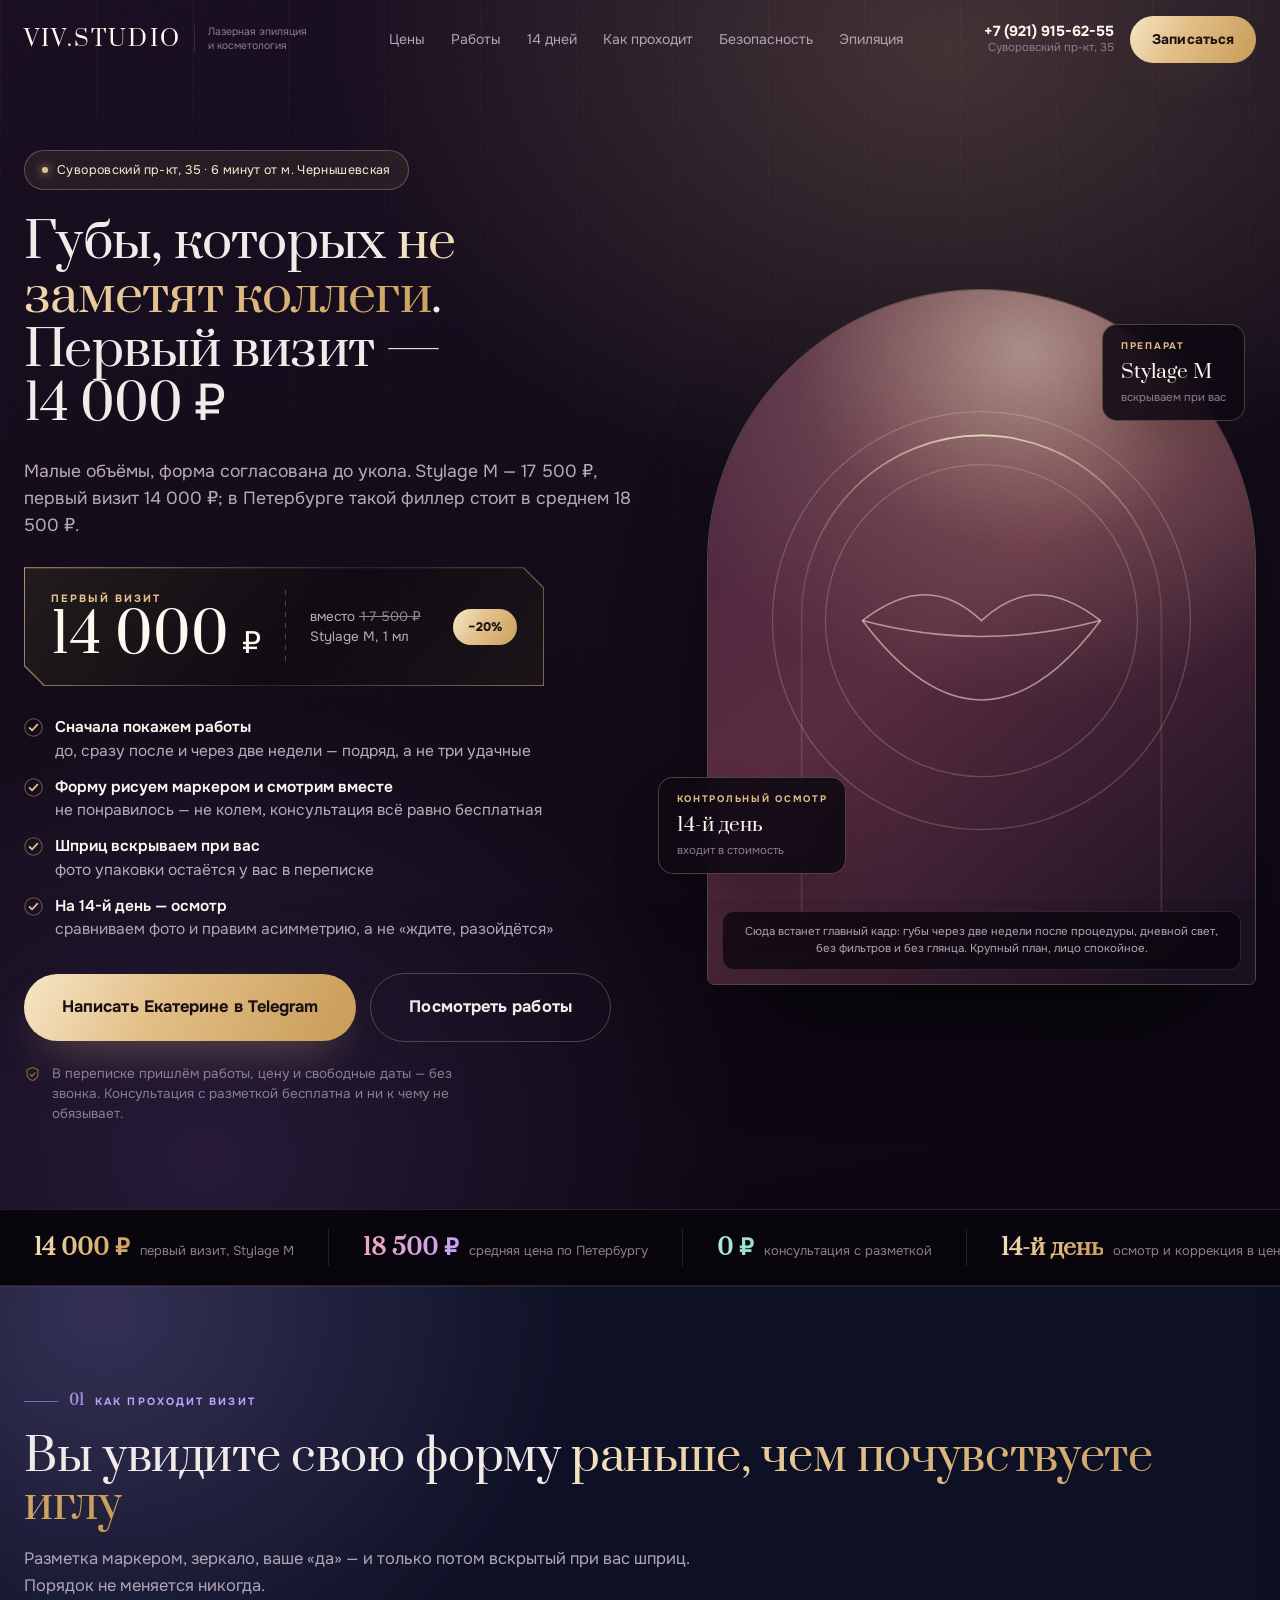
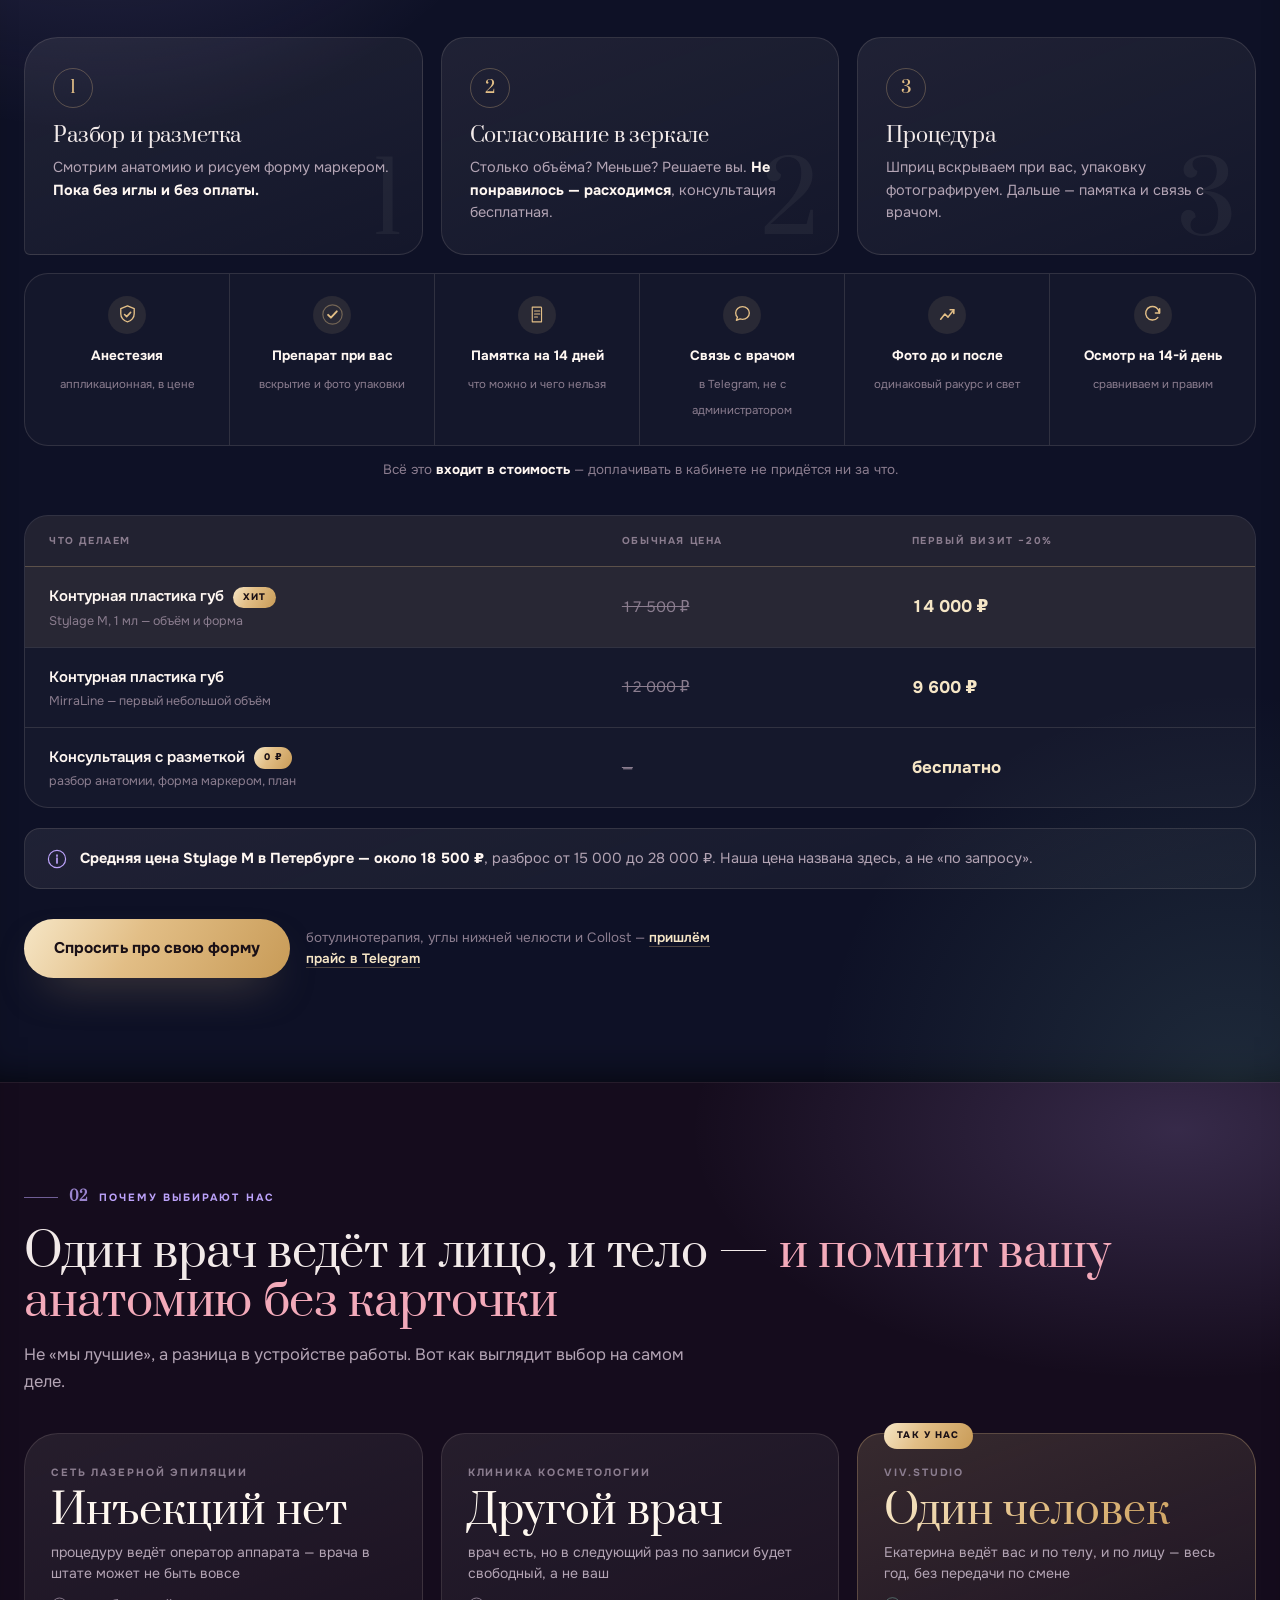
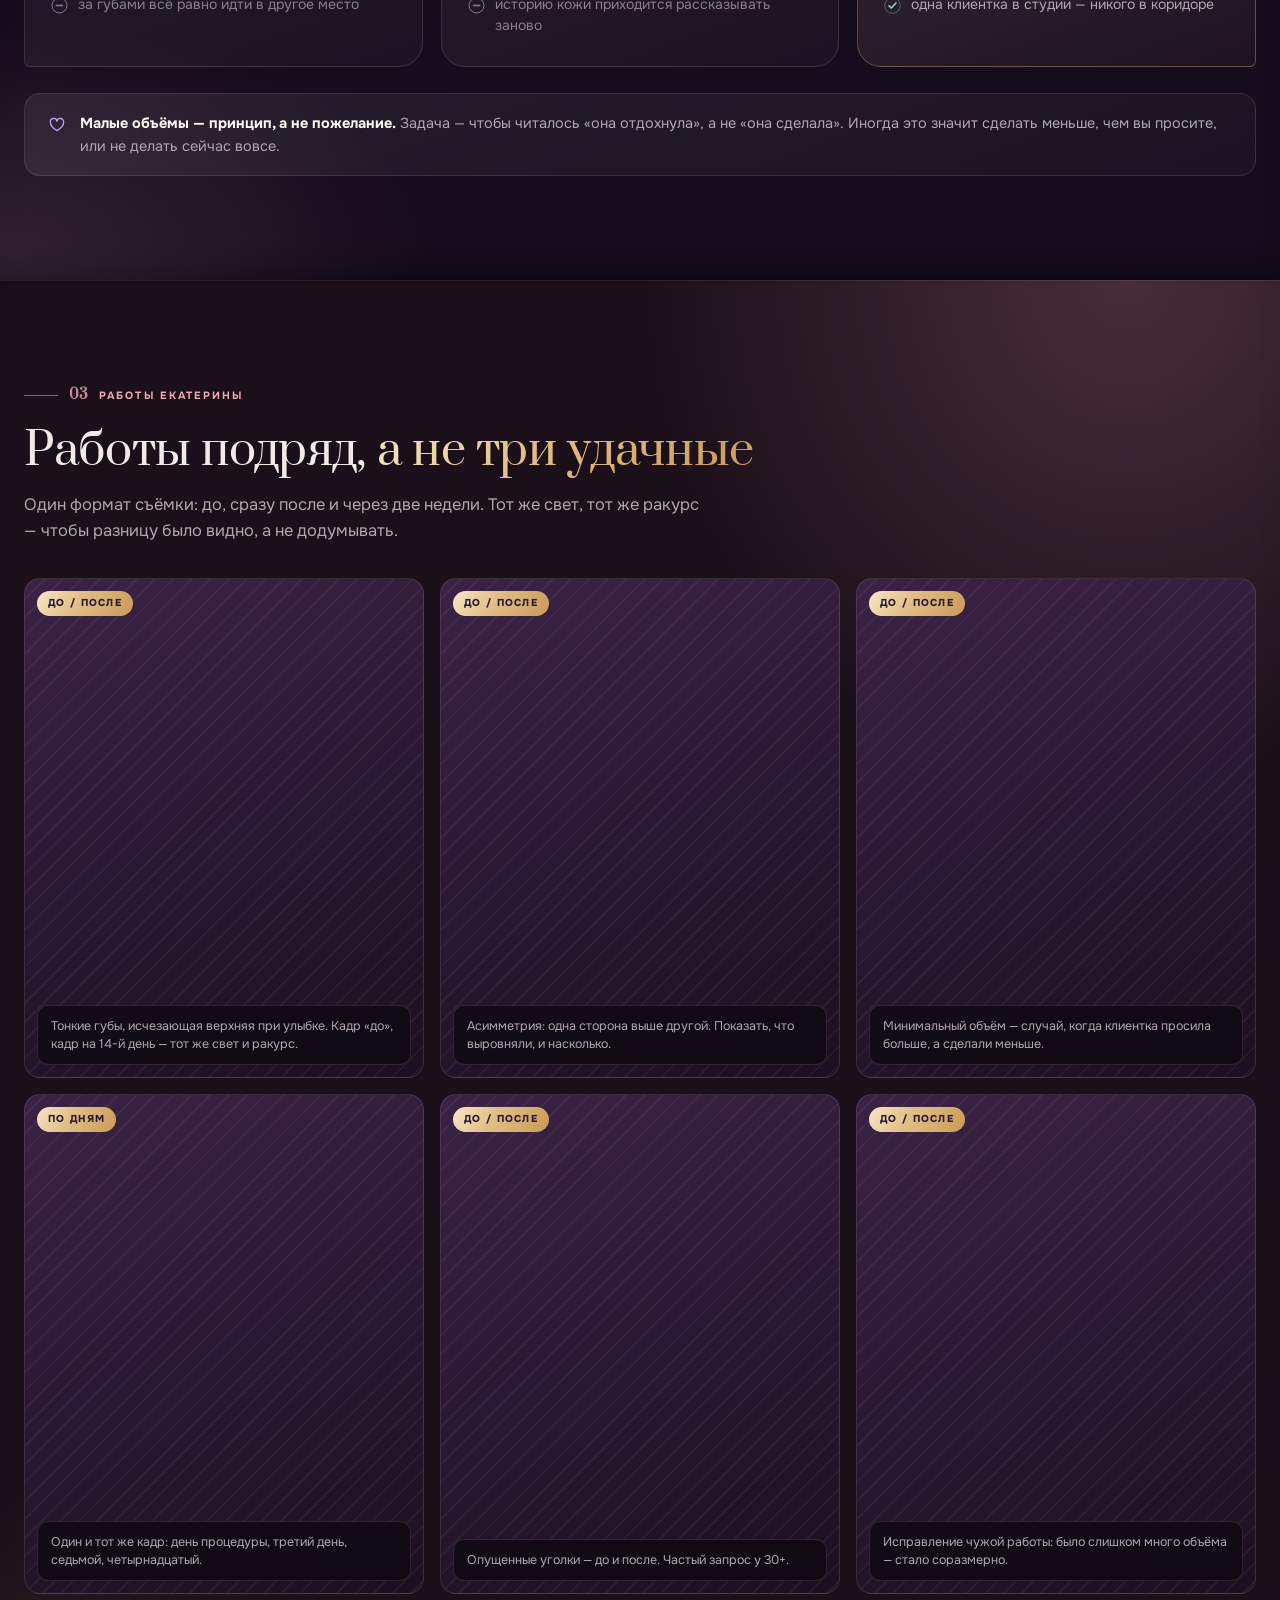
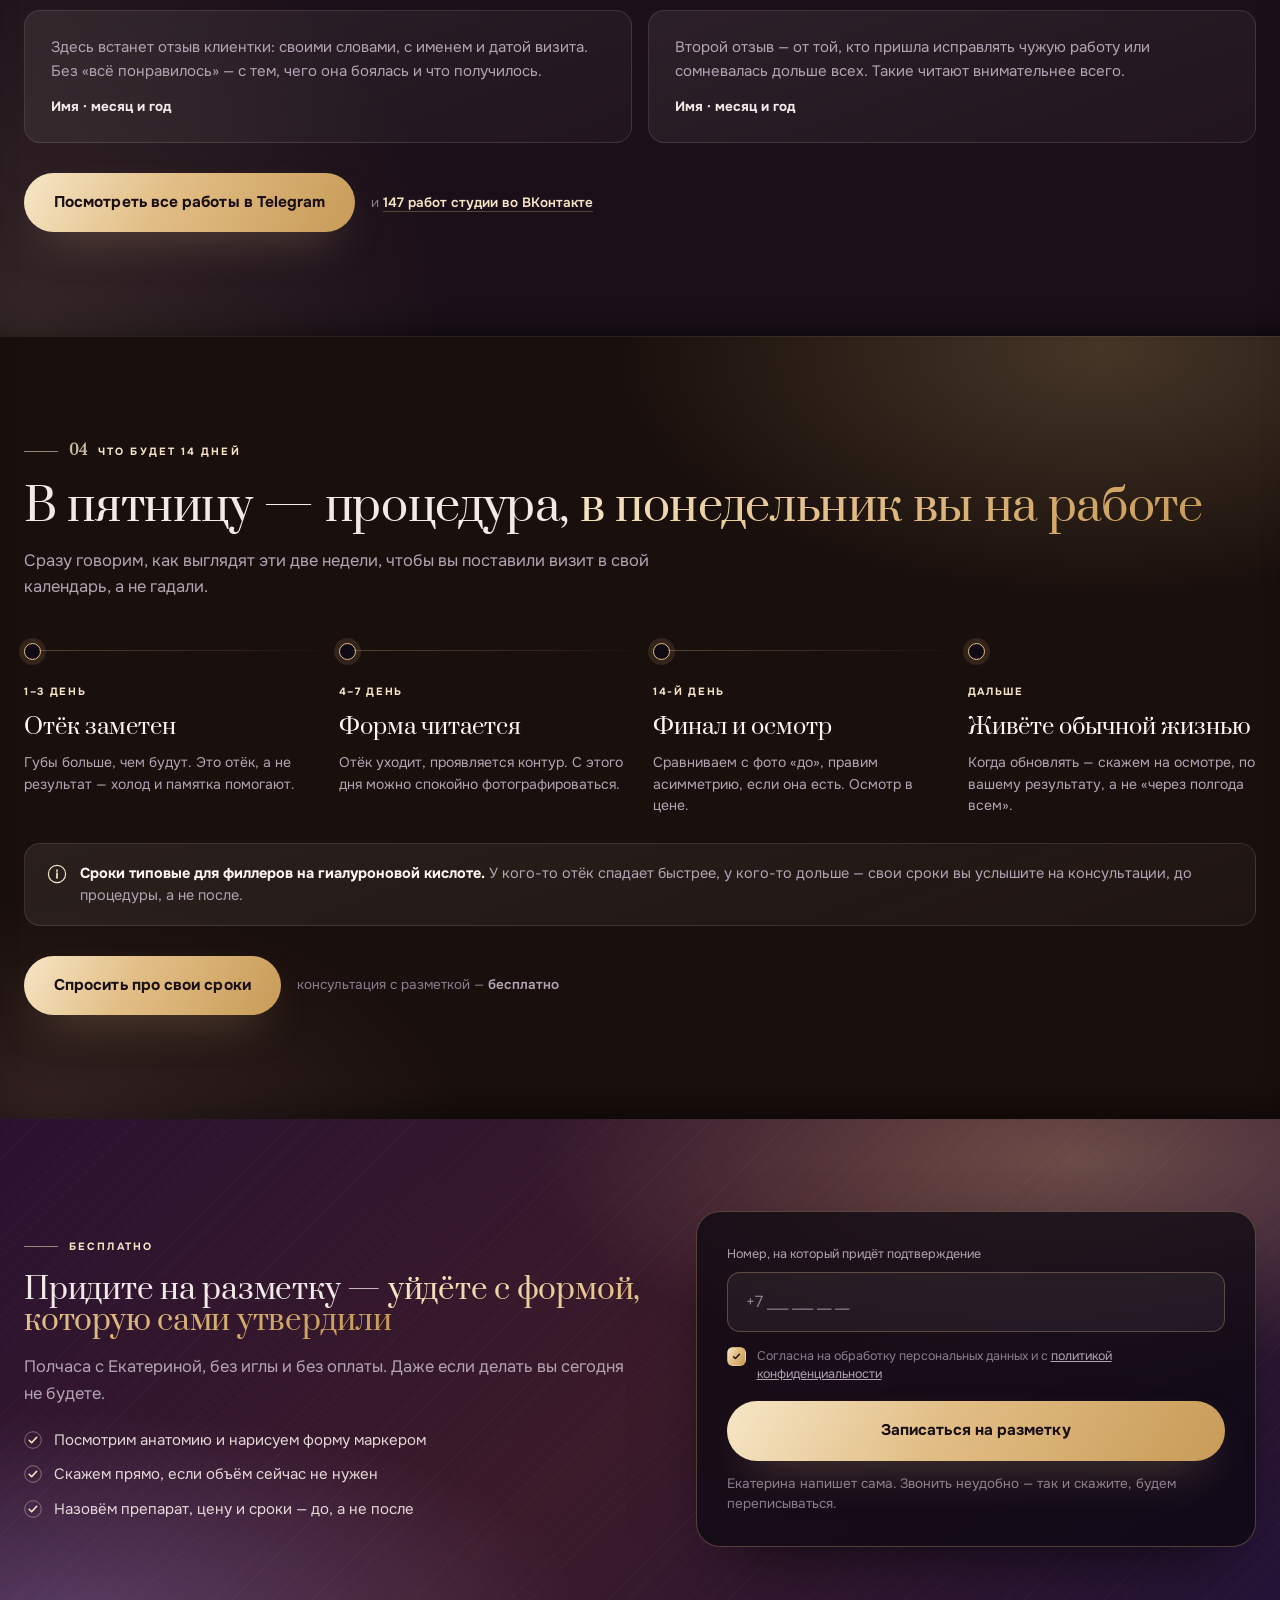
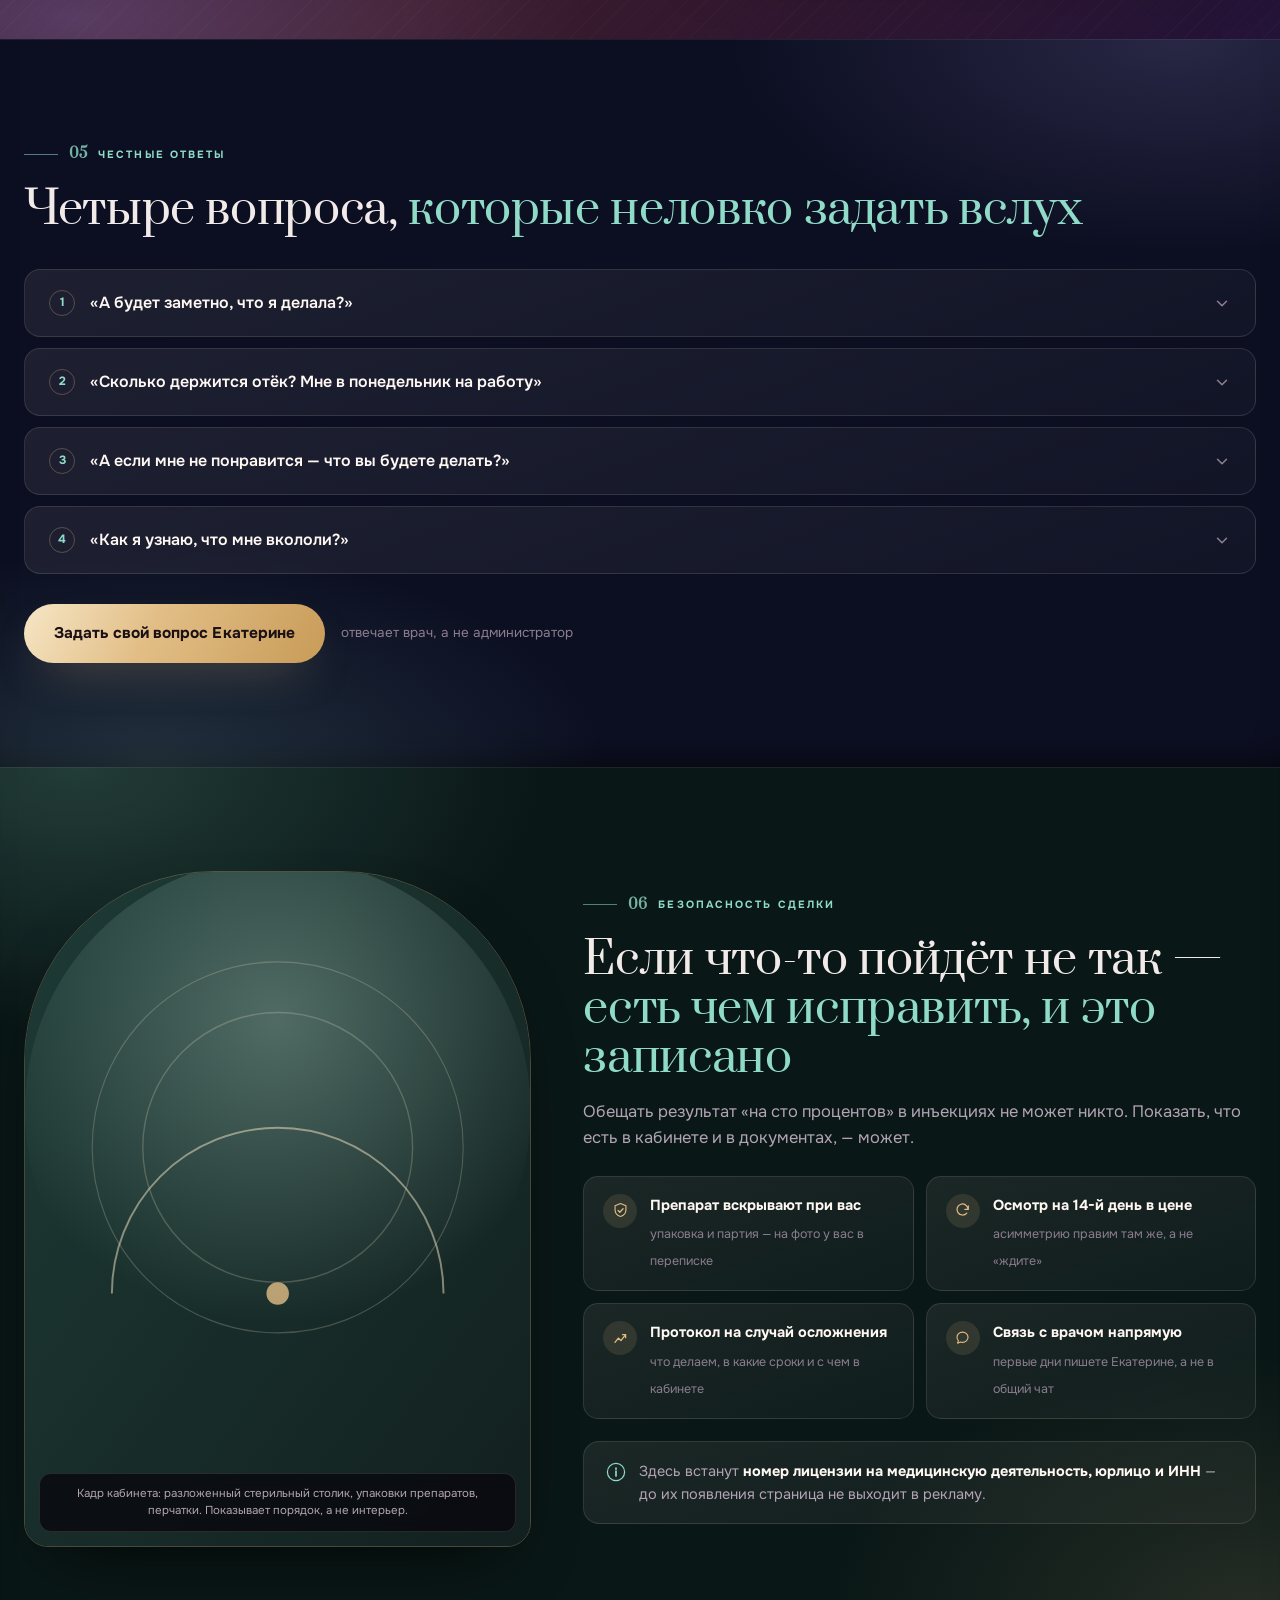
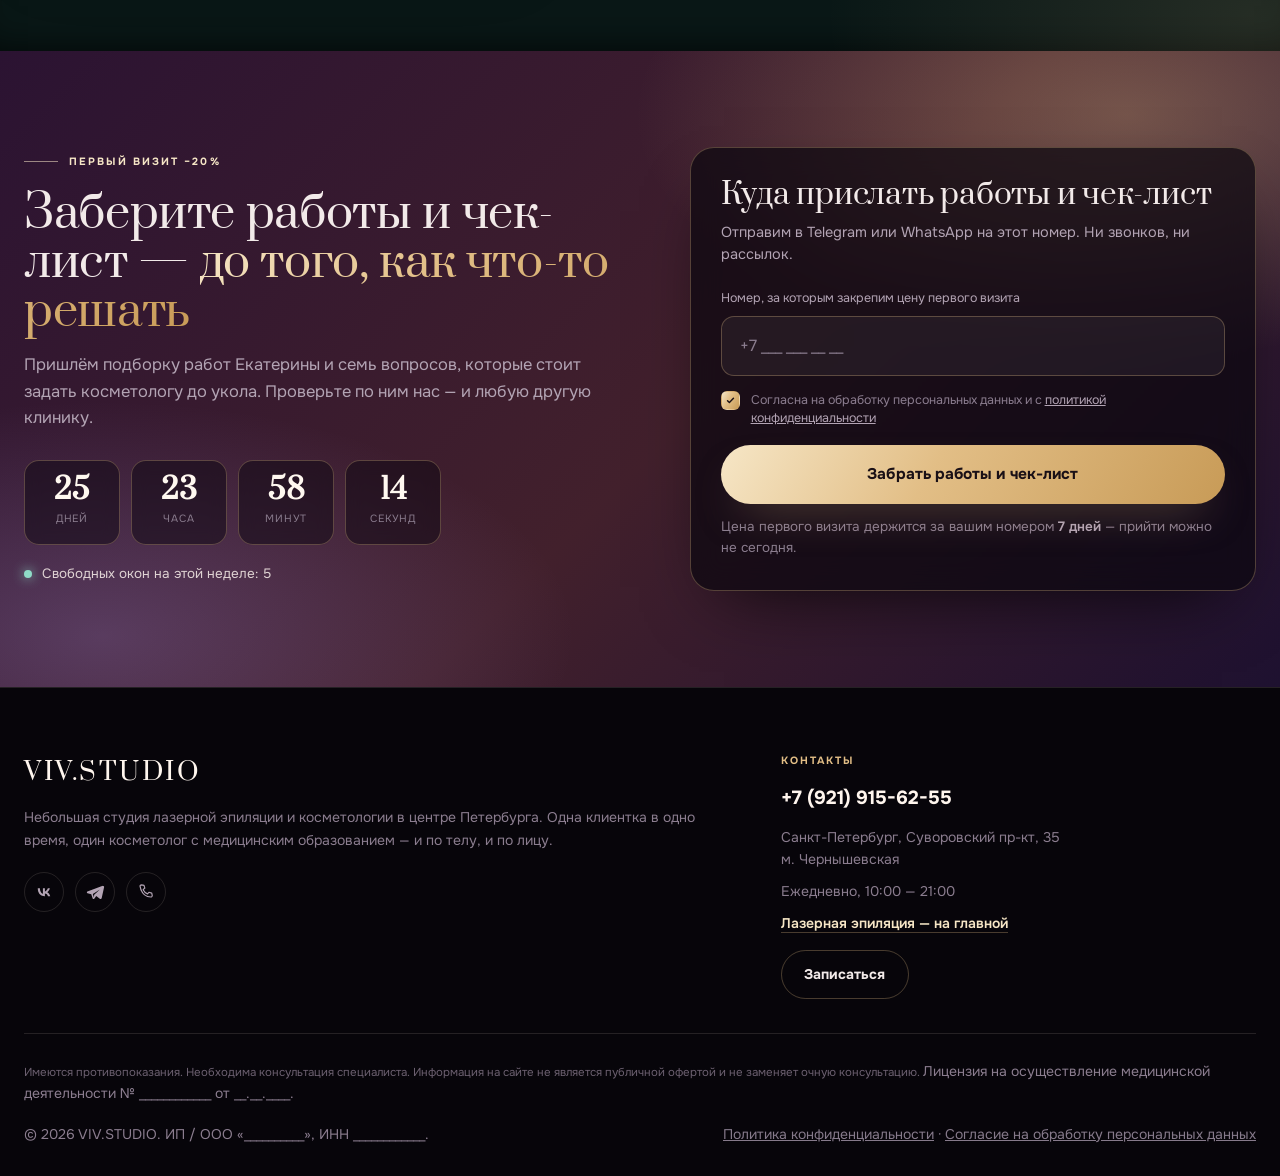
==== commit 02d60c91: "Заявка больше не пропадает молча на статическом хостинге Живой сайт стоит на GitHub Pages, а Pages о" ====
--- a/guby.html
+++ b/guby.html
@@ -193,6 +193,16 @@
 h2 .acc-l{color:var(--lilac)}
 h2 .acc-m{color:var(--mint)}
 .lead{font-size:clamp(16.5px,1.25vw,18.5px);line-height:1.6;color:var(--tx2);max-width:62ch;margin-top:16px}
+/* Сообщение о том, что заявка не ушла. Появляется только при отказе
+   сервера: человек не должен остаться с ощущением «я записалась»,
+   если на самом деле его телефон никуда не уехал. */
+.sendfail{margin-top:16px;padding:16px 18px;border-radius:14px;font-size:14px;line-height:1.55;
+  color:var(--tx2);background:rgba(228,120,140,.1);border:1px solid rgba(228,120,140,.34)}
+.sendfail b{display:block;margin-bottom:4px;color:#FFF7F2}
+.sf-btns{display:flex;flex-wrap:wrap;gap:9px;margin-top:12px}
+.sf-btns a{padding:9px 15px;border-radius:99px;font-size:13.5px;font-weight:700;text-decoration:none;
+  color:#2A1B33;background:var(--grad-gold)}
+.sf-btns a+a{color:var(--tx);background:none;border:1px solid var(--line-2)}
 .under{font-size:13.5px;line-height:1.5;color:var(--tx3)}
 .under b{color:var(--tx2);font-weight:600}
 b,strong{font-weight:700;color:#FFF7F2}
@@ -1475,7 +1485,7 @@
     });
   });
 
-  /* ---------- отправка заявок ---------- */
+  /* ---------- проверка полей ---------- */
   function digits(v) { return (v || '').replace(/\D/g, ''); }
   function markBad(el) {
     if (!el) return;
@@ -1483,22 +1493,45 @@
     el.focus();
     setTimeout(function () { el.style.borderColor = ''; }, 2200);
   }
-  function send(payload, btn) {
+  /* ---------- отправка заявок ------------------------------------------
+     Правило одно: страницу «спасибо» человек видит только тогда, когда
+     заявка действительно принята. На статическом хостинге (GitHub Pages)
+     PHP не выполняется, POST возвращает 405 — и раньше это молча
+     выглядело как успех, а телефон клиентки исчезал навсегда. Теперь
+     любой отказ показывает живые контакты: WhatsApp с уже вписанным
+     номером, Telegram и звонок. -------------------------------------- */
+  function send(payload, btn, form) {
     goal('lead', { form: payload.form });
+    var label = btn ? btn.textContent : '';
     var done = function () { window.location.href = CONFIG.thanks; };
-    if (!CONFIG.leadEndpoint) {
-      console.warn('[lead] leadEndpoint не задан — заявка никуда не отправлена:', payload);
-      done(); return;
-    }
+    var fail = function (why) {
+      goal('lead_failed', { form: payload.form, why: why });
+      if (btn) { btn.disabled = false; btn.textContent = label; }
+      if (!form || $('.sendfail', form)) return;
+      var txt = encodeURIComponent(
+        'Здравствуйте! Оставляла заявку на сайте (' + payload.form + '), мой номер ' + payload.phone + '.');
+      var box = document.createElement('div');
+      box.className = 'sendfail';
+      box.innerHTML =
+        '<b>Заявка не ушла — виноват сайт, не вы.</b> Напишите нам напрямую, ' +
+        'ответим так же быстро.' +
+        '<span class="sf-btns">' +
+        '<a href="https://wa.me/' + CONFIG.phone.replace(/\D/g, '') + '?text=' + txt +
+        '" target="_blank" rel="noopener" data-goal="fail_wa">Написать в WhatsApp</a>' +
+        '<a href="' + CONFIG.tg + '" target="_blank" rel="noopener" data-goal="fail_tg">Telegram</a>' +
+        '<a href="tel:' + CONFIG.phone + '" data-goal="fail_phone">Позвонить</a>' +
+        '</span>';
+      form.appendChild(box);
+    };
+    if (!CONFIG.leadEndpoint) { fail('endpoint не задан'); return; }
     if (btn) { btn.disabled = true; btn.textContent = 'Отправляем…'; }
     fetch(CONFIG.leadEndpoint, {
       method: 'POST',
       headers: { 'Content-Type': 'application/json' },
       body: JSON.stringify(payload)
-    }).then(done).catch(function (err) {
-      console.error('[lead] ошибка отправки', err);
-      done();
-    });
+    }).then(function (r) {
+      if (r && r.ok) { done(); } else { fail('HTTP ' + (r ? r.status : '?')); }
+    }).catch(function () { fail('сеть'); });
   }
   function hookForm(sel, formName, extra) {
     var f = $(sel); if (!f) return;
@@ -1515,7 +1548,7 @@
         ts: new Date().toISOString()
       };
       if (extra) extra(payload);
-      send(payload, $('button[type="submit"]', f));
+      send(payload, $('button[type="submit"]', f), f);
     });
   }
   hookForm('#formDiag', 'Губы — запись на разметку');
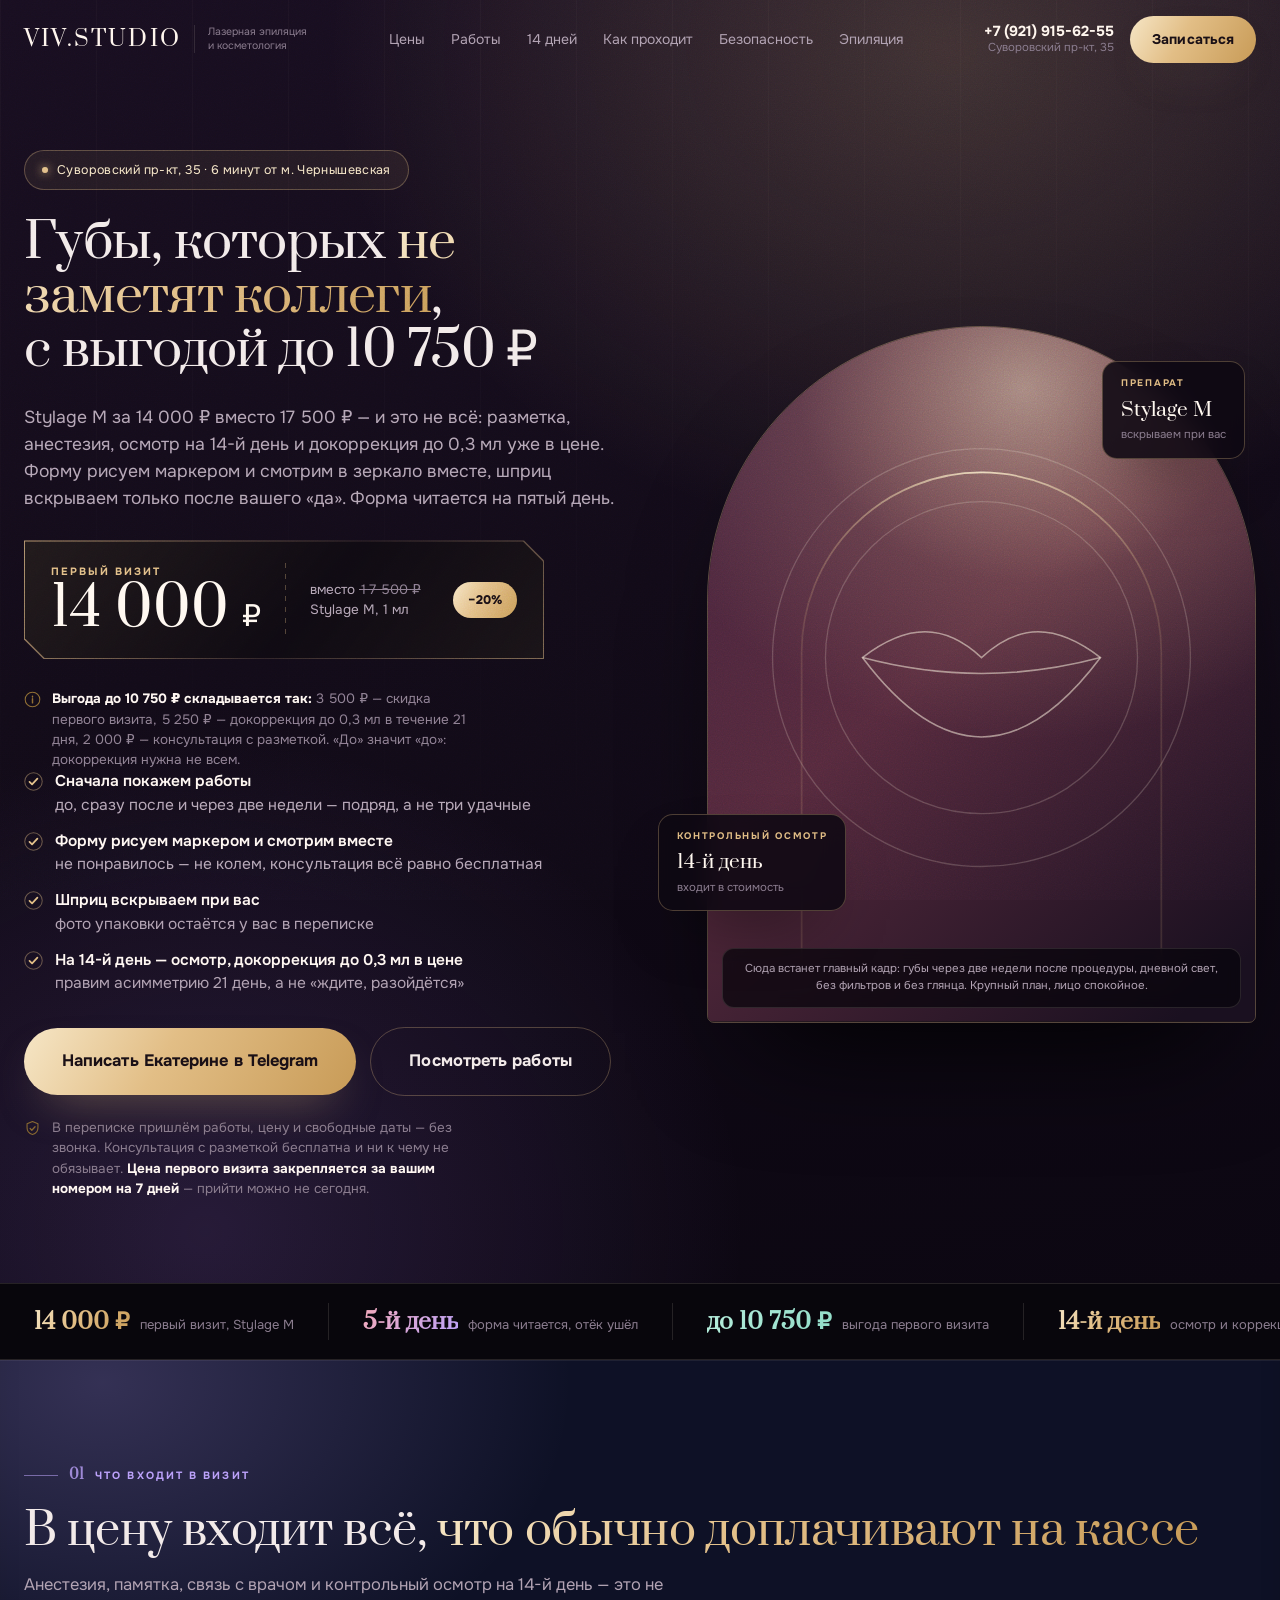
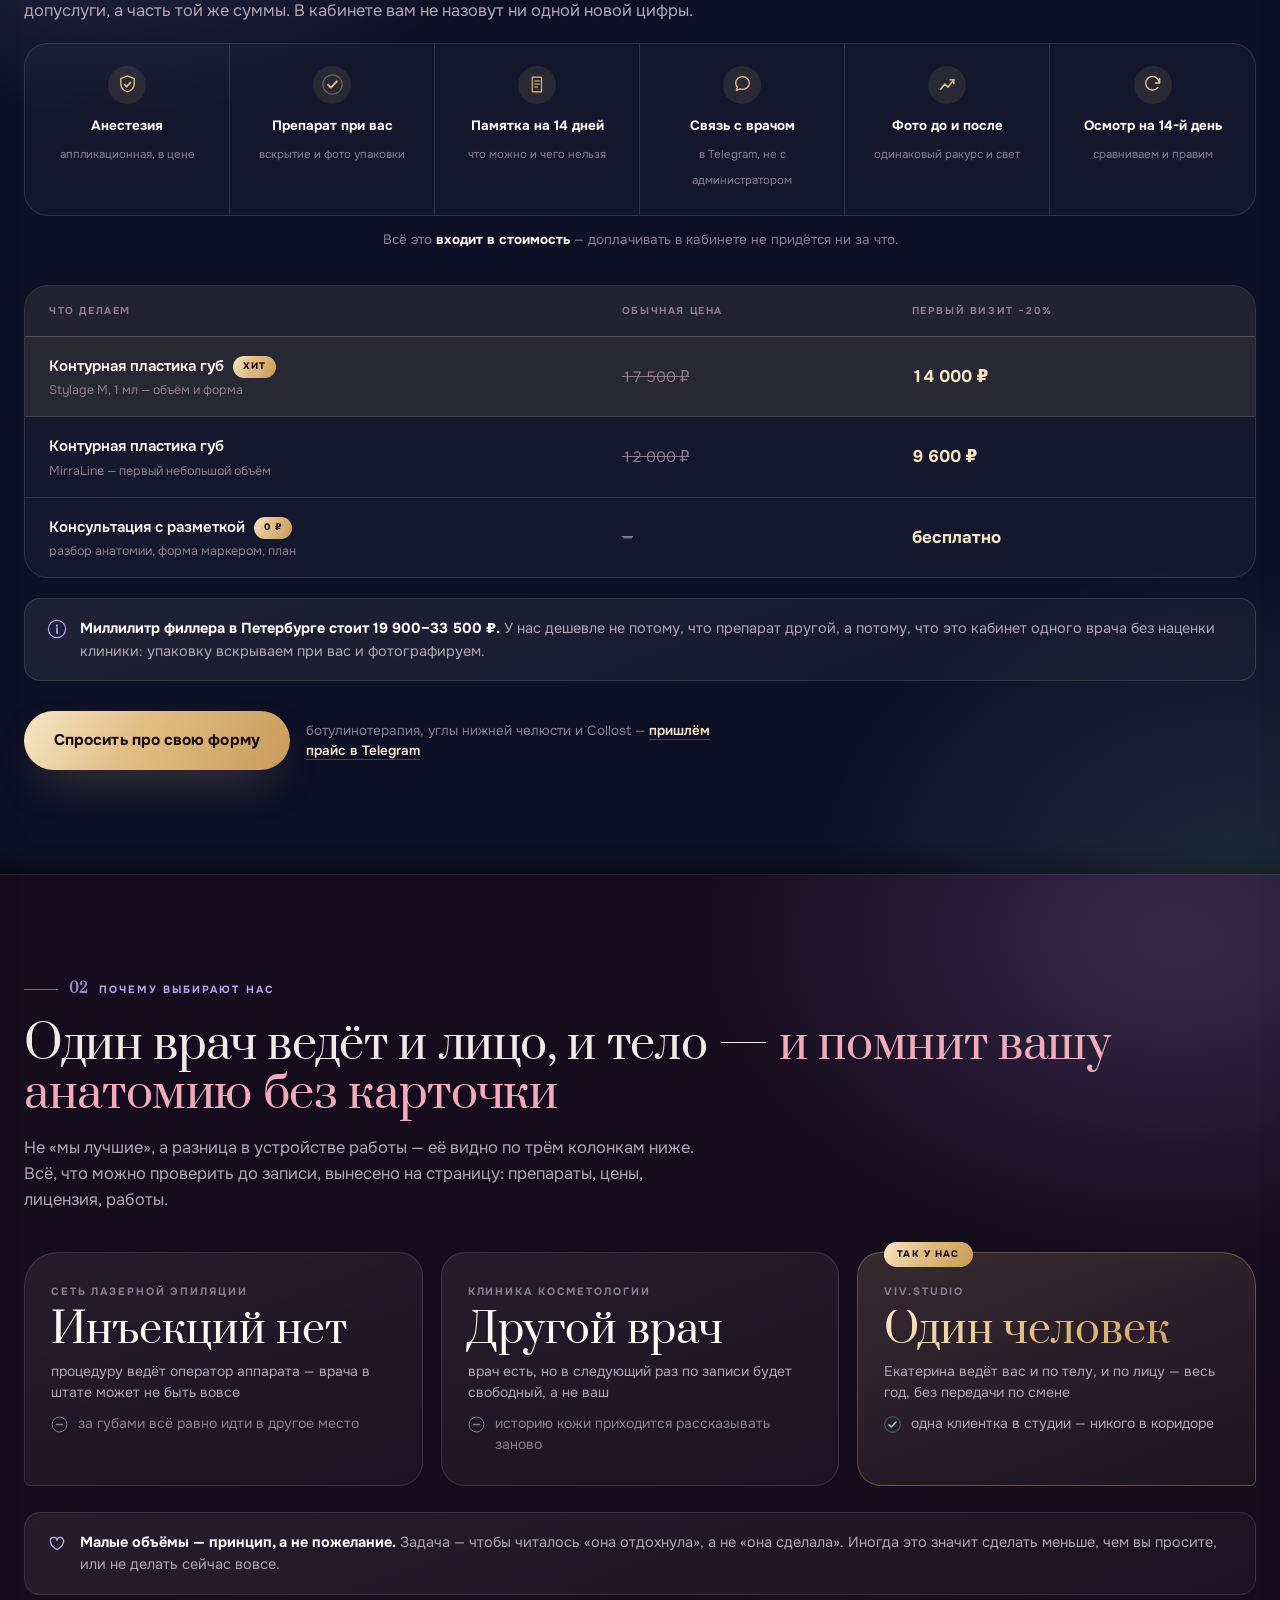
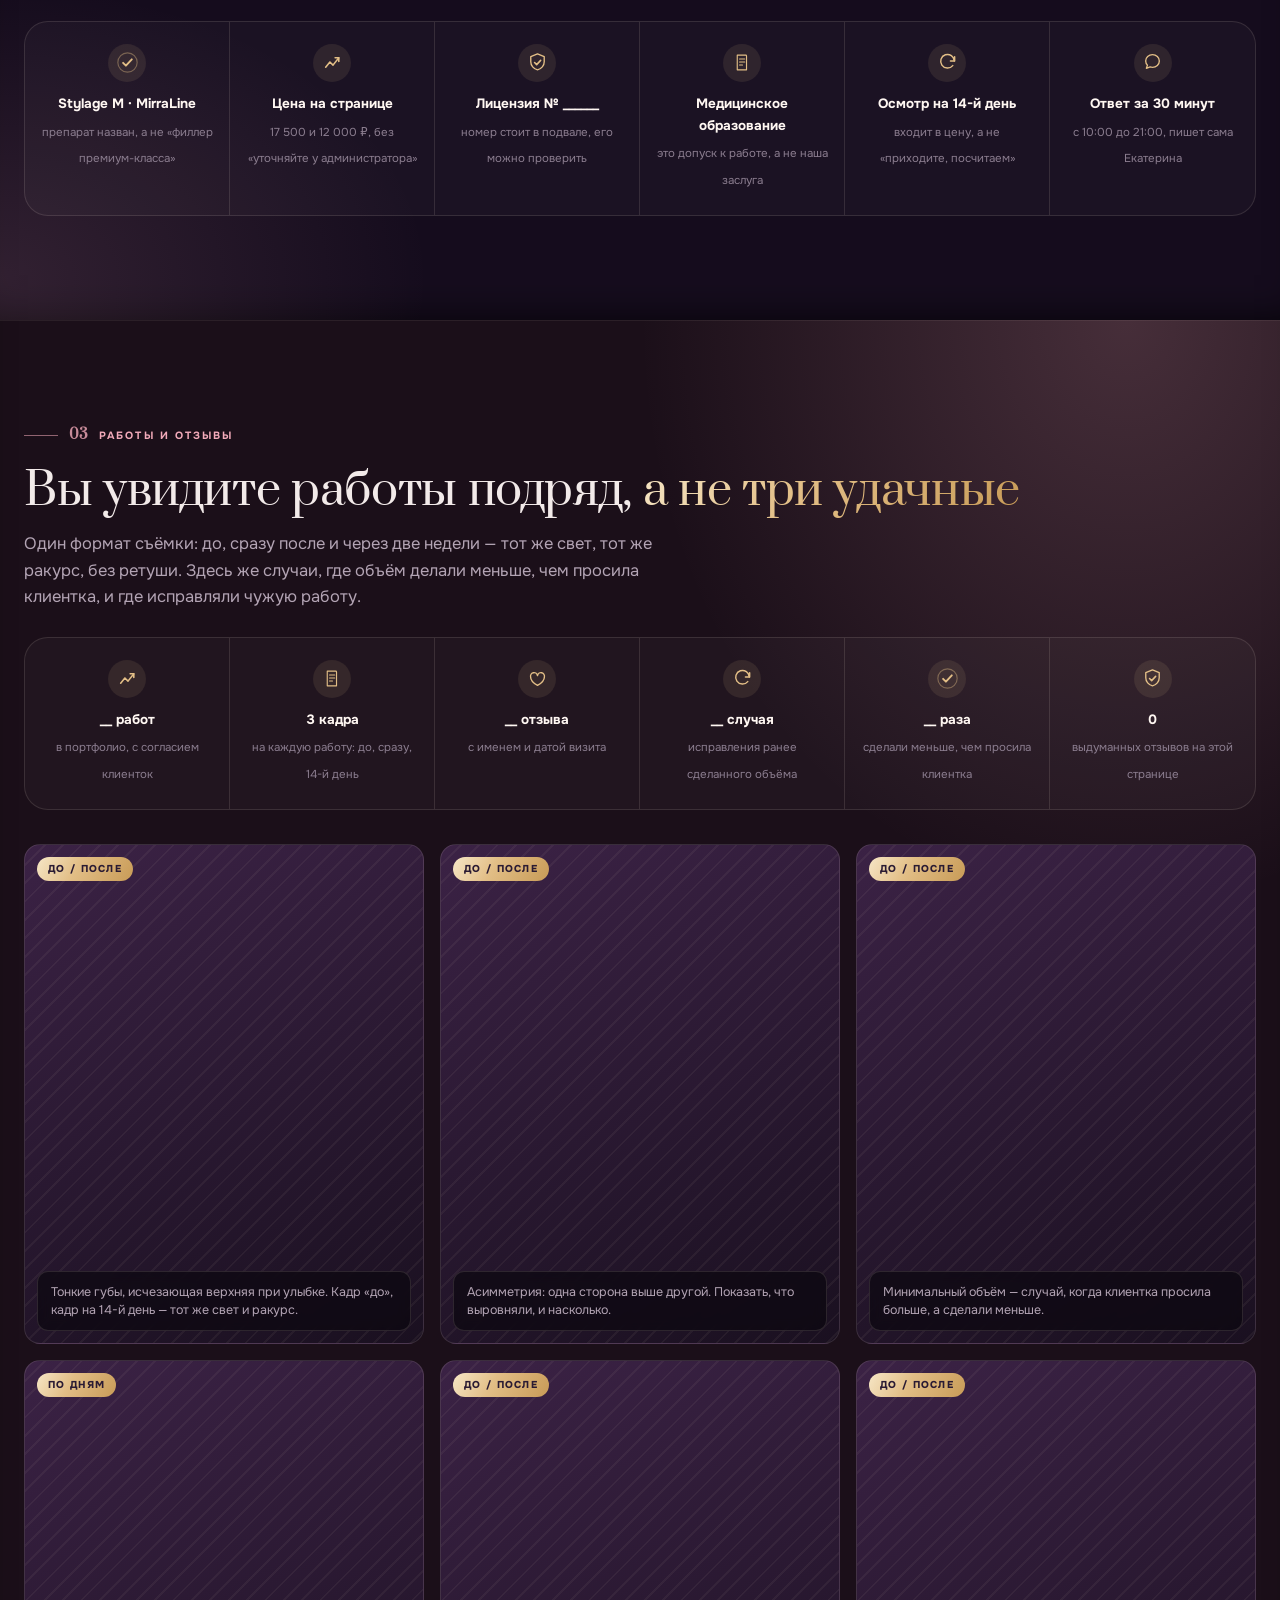
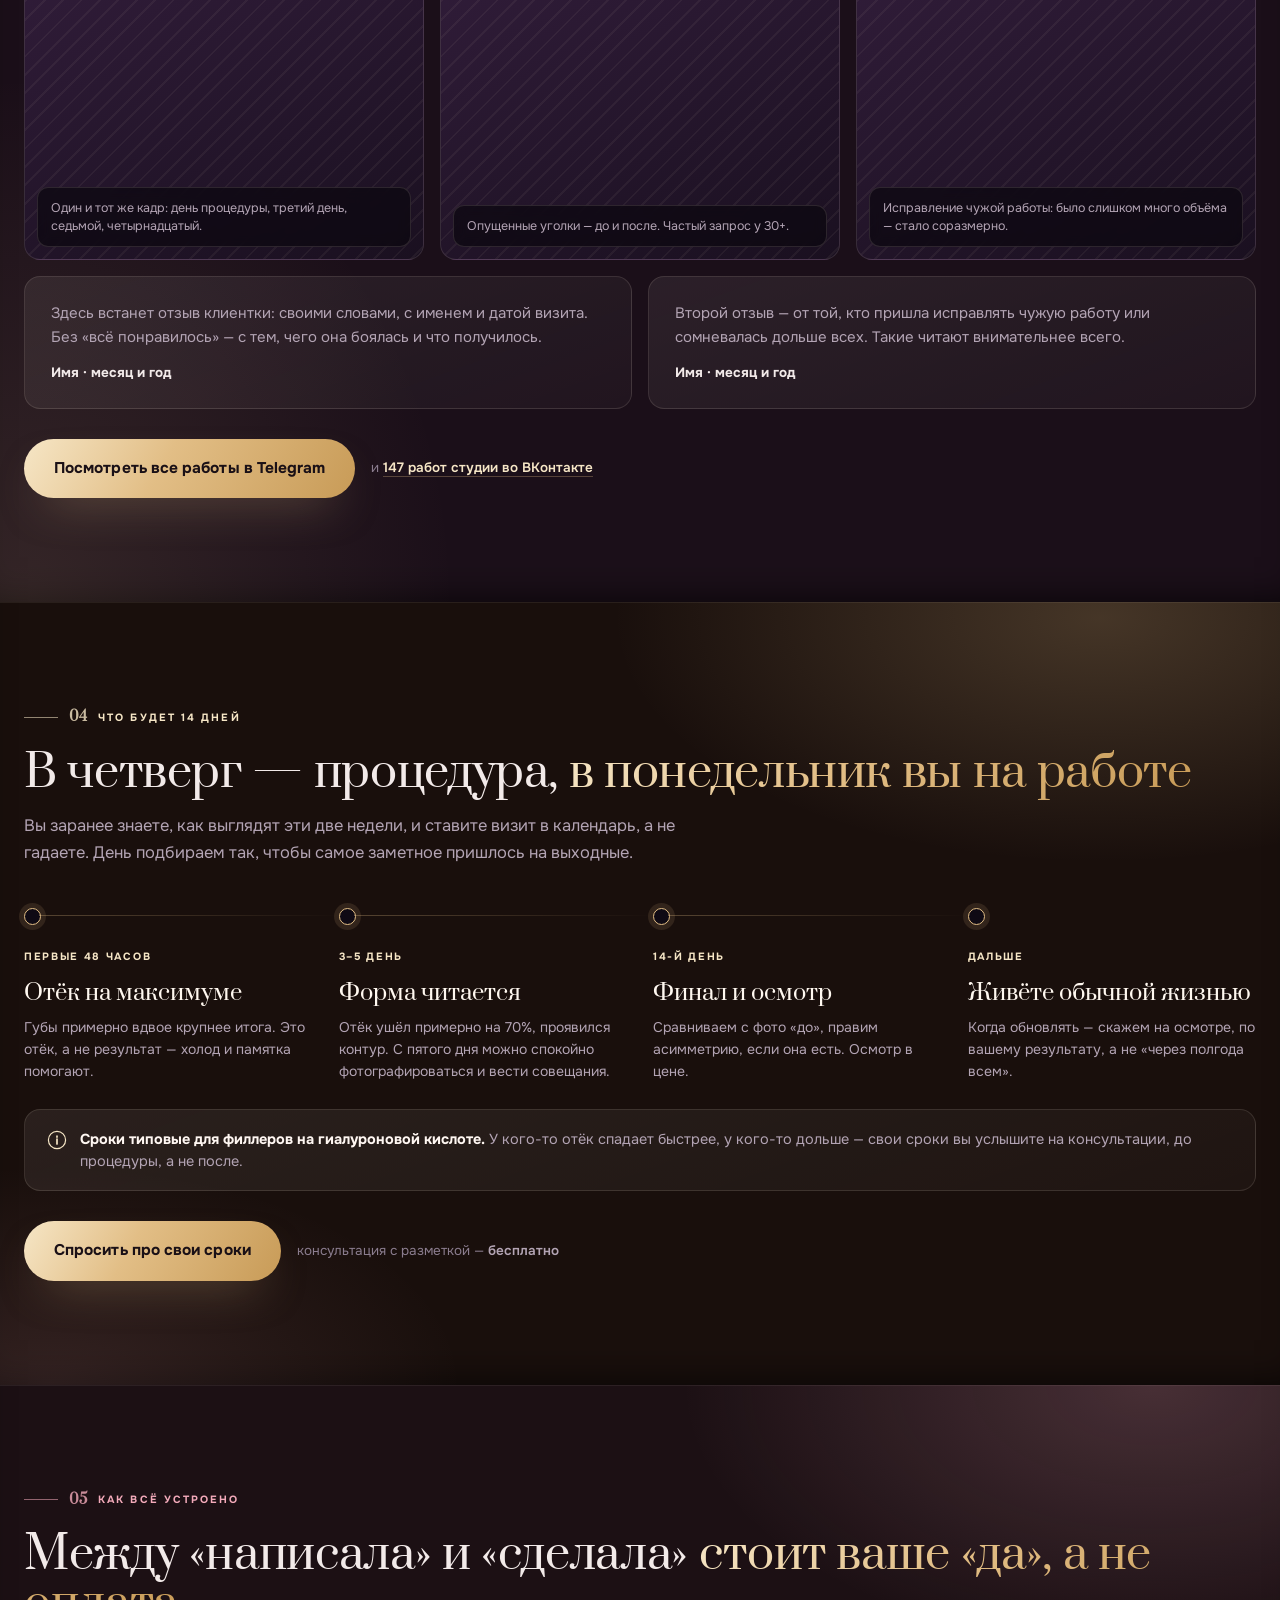
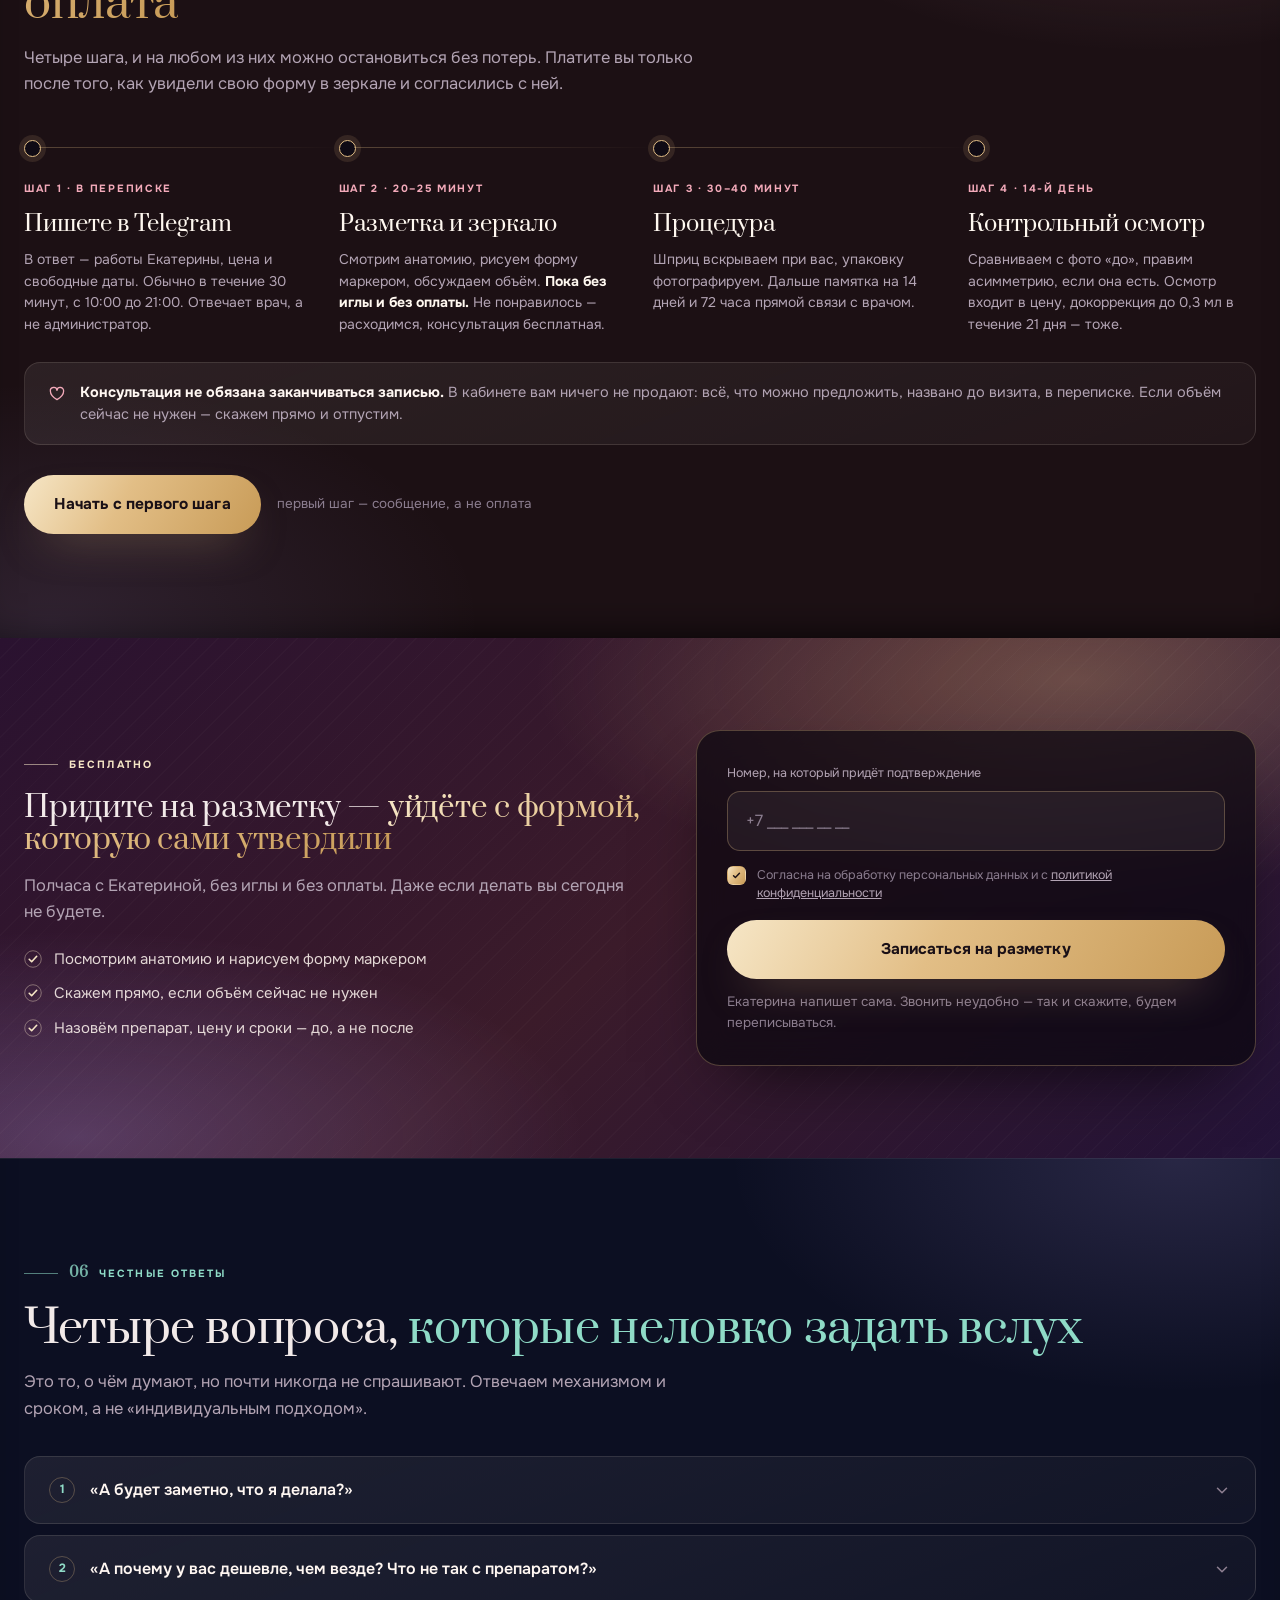
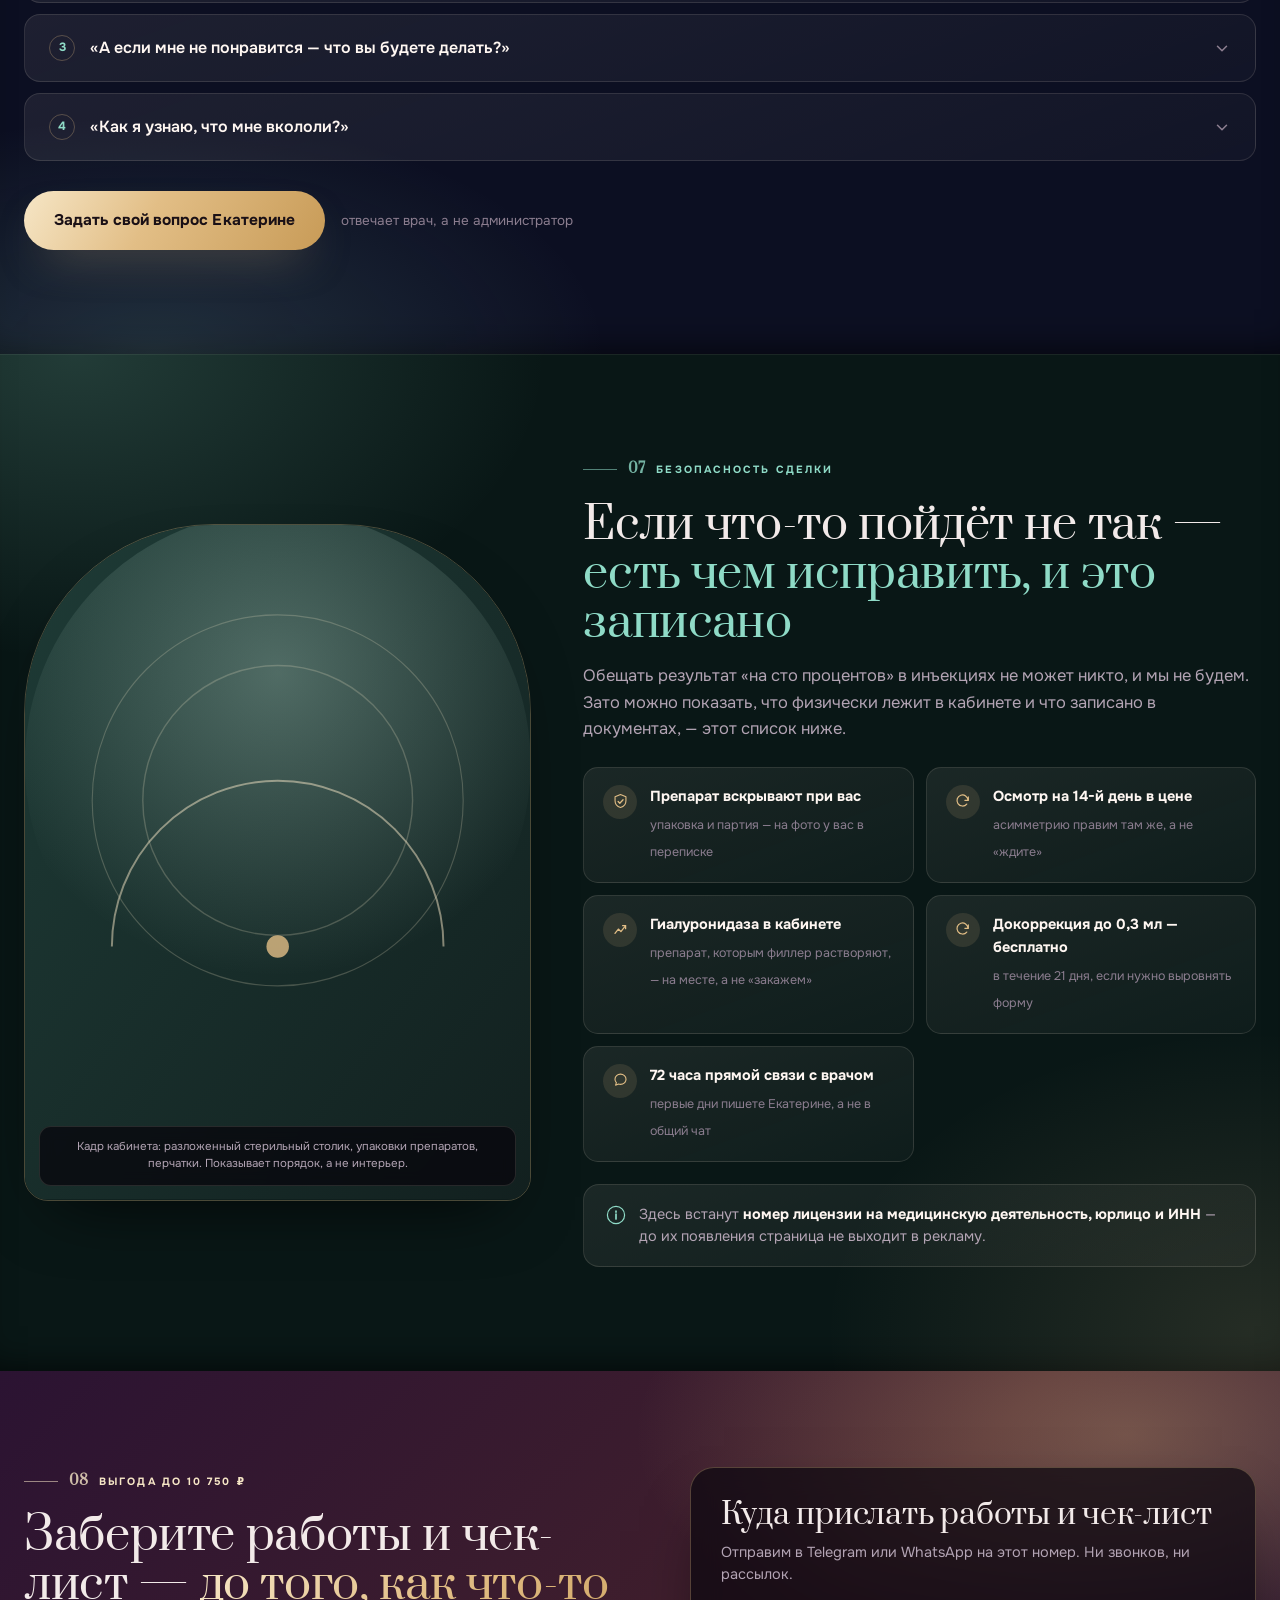
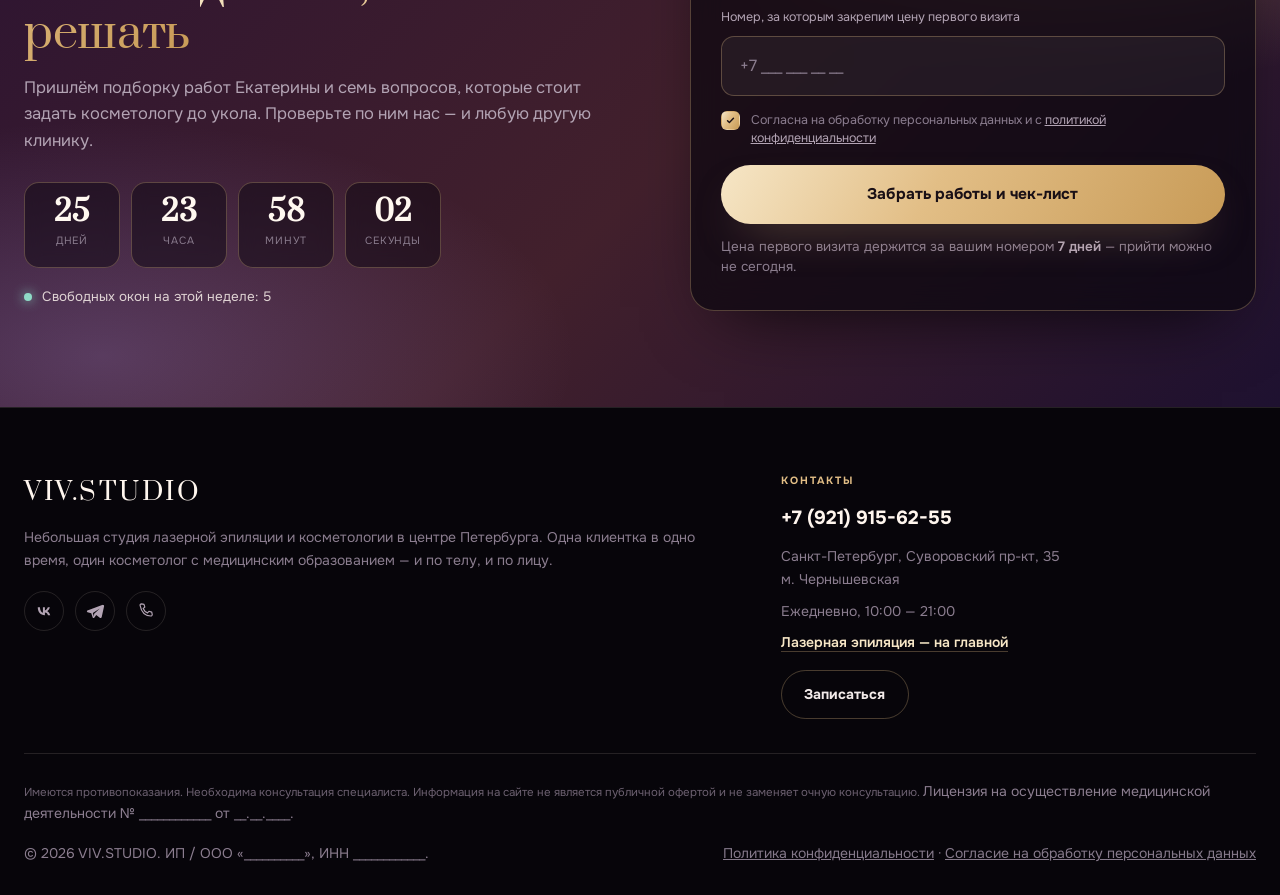
==== commit f66a0d5f: "Главная — под сегмент «Закрыть тему»: годовая карта вместо скидки на визит Разворот по итогам разбор" ====
--- a/guby.html
+++ b/guby.html
@@ -3,8 +3,8 @@
 <head>
 <meta charset="utf-8">
 <meta name="viewport" content="width=device-width, initial-scale=1">
-<title>Контурная пластика губ в Петербурге — 14 000 ₽ первый визит | VIV.STUDIO, м. Чернышевская</title>
-<meta name="description" content="Губы малыми объёмами: форму рисуем маркером и согласуем до укола, шприц вскрываем при вас, на 14-й день — контрольный осмотр. Stylage M 17 500 ₽, первый визит 14 000 ₽ — в Петербурге такой филлер стоит в среднем 18 500 ₽. Суворовский пр-кт, 35, шесть минут от м. Чернышевская.">
+<title>Контурная пластика губ в Петербурге — первый визит 14 000 ₽, выгода до 10 750 ₽ | VIV.STUDIO, м. Чернышевская</title>
+<meta name="description" content="Губы малыми объёмами: форму рисуем маркером и согласуем до укола, шприц вскрываем при вас, на 14-й день — контрольный осмотр. Stylage M 17 500 ₽, первый визит 14 000 ₽ — цена названа здесь, а не «по запросу». Суворовский пр-кт, 35, шесть минут от м. Чернышевская.">
 <link rel="canonical" href="https://viv.studio/guby.html">
 <meta name="theme-color" content="#0B0710">
 <meta name="format-detection" content="telephone=no">
@@ -12,9 +12,9 @@
 <meta property="og:locale" content="ru_RU">
 <meta property="og:site_name" content="VIV.STUDIO">
 <meta property="og:url" content="https://viv.studio/guby.html">
-<meta property="og:title" content="Губы, которых не заметят коллеги — VIV.STUDIO">
-<meta property="og:description" content="Малые объёмы, форма согласована до укола, препарат вскрывают при вас. Stylage M — первый визит 14 000 ₽ вместо 17 500 ₽.">
-<meta property="og:image" content="https://viv.studio/assets/img/og.png">
+<meta property="og:title" content="Губы, которых не заметят коллеги, с выгодой до 10 750 ₽ — VIV.STUDIO">
+<meta property="og:description" content="Stylage M — 14 000 ₽ вместо 17 500 ₽. Разметка, анестезия, осмотр на 14-й день и докоррекция до 0,3 мл уже в цене: выгода до 10 750 ₽. Форма согласована до укола, препарат вскрывают при вас.">
+<meta property="og:image" content="https://viv.studio/guby.htmlassets/img/og.png">
 <meta property="og:image:width" content="1200">
 <meta property="og:image:height" content="630">
 <meta name="twitter:card" content="summary_large_image">
@@ -29,7 +29,7 @@
   "name": "VIV.STUDIO",
   "description": "Контурная пластика губ малыми объёмами у косметолога с медицинским образованием. Форма согласуется до укола, препарат вскрывают при клиентке, на 14-й день — контрольный осмотр.",
   "url": "https://viv.studio/guby.html",
-  "image": "https://viv.studio/assets/img/og.png",
+  "image": "https://viv.studio/guby.htmlassets/img/og.png",
   "telephone": "+7 921 915-62-55",
   "priceRange": "9600-17500 ₽",
   "currenciesAccepted": "RUB",
@@ -289,7 +289,9 @@
 .tk-p{font-family:'Prata',serif;font-size:clamp(38px,4.6vw,54px);line-height:1;color:#FFF8F0}
 .tk-p span{font-size:.55em}
 .tk-sep{width:1px;align-self:stretch;background:repeating-linear-gradient(180deg,var(--line-2) 0 5px,transparent 5px 11px)}
-.tk-w{font-size:13.5px;line-height:1.45;color:var(--tx2)}
+.tk-w{font-size:13.5px;line-height:1.45;color:var(--tx2);white-space:nowrap}
+.tk-p,.tk-save{white-space:nowrap}
+.tk-save{font-size:12.5px;padding:8px 13px}
 .tk-w s{color:var(--tx3)}
 .tk-save{margin-left:auto;padding:8px 15px;border-radius:999px;background:var(--grad-gold);color:#1A1016;
   font-size:12.5px;font-weight:800;white-space:nowrap}
@@ -521,6 +523,7 @@
 .road .rw{font-size:10.5px;font-weight:700;letter-spacing:.16em;text-transform:uppercase;color:var(--acc)}
 .road b{display:block;font-family:'Prata',serif;font-weight:400;font-size:22px;color:#FFF8F0;margin:7px 0 6px}
 .road p{font-size:14px;line-height:1.55;color:var(--tx2)}
+.road p b{display:inline;font-family:inherit;font-size:inherit;font-weight:700;color:#FFF8F0;margin:0}
 
 /* ── КОСМЕТОЛОГ ── */
 .exp{display:grid;grid-template-columns:.86fr 1.14fr;gap:52px;align-items:center}
@@ -858,9 +861,9 @@
       <div class="h-txt rv">
         <div class="tag"><i></i> Суворовский пр-кт, 35 · 6 минут от м. Чернышевская</div>
 
-        <h1>Губы, которых <span class="acc">не заметят коллеги</span>.<br>Первый визит — <span class="nw">14 000 ₽</span></h1>
-
-        <p class="h-sub">Малые объёмы, форма согласована до укола. Stylage M — 17 500 ₽, первый визит 14 000 ₽; в Петербурге такой филлер стоит в среднем 18 500 ₽.</p>
+        <h1>Губы, которых <span class="acc">не заметят коллеги</span>,<br>с выгодой <span class="nw">до 10 750 ₽</span></h1>
+
+        <p class="h-sub">Stylage M за 14 000 ₽ вместо 17 500 ₽ — и это не всё: разметка, анестезия, осмотр на 14-й день и докоррекция до 0,3 мл уже в цене. Форму рисуем маркером и смотрим в зеркало вместе, шприц вскрываем только после вашего «да». Форма читается на пятый день.</p>
 
         <div class="tk">
           <div class="tk-in">
@@ -873,12 +876,14 @@
             <div class="tk-save">−20%</div>
           </div>
         </div>
+        <p class="h-note" style="margin-top:10px"><svg class="i" width="17" height="17"><use href="#i-info"/></svg>
+          <span><b>Выгода до 10 750 ₽ складывается так:</b> 3 500 ₽ — скидка первого визита, 5 250 ₽ — докоррекция до 0,3 мл в течение 21 дня, 2 000 ₽ — консультация с разметкой. «До» значит «до»: докоррекция нужна не всем.</span></p>
 
         <ul class="bul">
           <li><svg class="i" width="19" height="19"><use href="#i-check"/></svg><span><b>Сначала покажем работы</b>до, сразу после и через две недели — подряд, а не три удачные</span></li>
           <li><svg class="i" width="19" height="19"><use href="#i-check"/></svg><span><b>Форму рисуем маркером и смотрим вместе</b>не понравилось — не колем, консультация всё равно бесплатная</span></li>
           <li><svg class="i" width="19" height="19"><use href="#i-check"/></svg><span><b>Шприц вскрываем при вас</b>фото упаковки остаётся у вас в переписке</span></li>
-          <li><svg class="i" width="19" height="19"><use href="#i-check"/></svg><span><b>На 14-й день — осмотр</b>сравниваем фото и правим асимметрию, а не «ждите, разойдётся»</span></li>
+          <li><svg class="i" width="19" height="19"><use href="#i-check"/></svg><span><b>На 14-й день — осмотр, докоррекция до 0,3 мл в цене</b>правим асимметрию 21 день, а не «ждите, разойдётся»</span></li>
         </ul>
 
         <div class="h-cta">
@@ -887,7 +892,7 @@
         </div>
 
         <p class="h-note"><svg class="i" width="17" height="17"><use href="#i-shield"/></svg>
-          <span>В переписке пришлём работы, цену и свободные даты — без звонка. Консультация с разметкой бесплатна и ни к чему не обязывает.</span></p>
+          <span>В переписке пришлём работы, цену и свободные даты — без звонка. Консультация с разметкой бесплатна и ни к чему не обязывает. <b>Цена первого визита закрепляется за вашим номером на 7 дней</b> — прийти можно не сегодня.</span></p>
       </div>
 
       <div class="h-vis rv">
@@ -942,35 +947,29 @@
 <div class="strip">
   <div class="row">
     <div class="it"><b class="num">14 000 ₽</b><span>первый визит, Stylage M</span></div>
-    <div class="it"><b class="num">18 500 ₽</b><span>средняя цена по Петербургу</span></div>
-    <div class="it"><b class="num">0 ₽</b><span>консультация с разметкой</span></div>
+    <div class="it"><b class="num">5-й день</b><span>форма читается, отёк ушёл</span></div>
+    <div class="it"><b class="num">до 10 750 ₽</b><span>выгода первого визита</span></div>
     <div class="it"><b class="num">14-й день</b><span>осмотр и коррекция в цене</span></div>
     <div class="it"><b class="num">1 клиентка</b><span>в студии в одно время</span></div>
     <div class="it"><b class="num">6 минут</b><span>от м. Чернышевская</span></div>
     <div class="it"><b class="num">14 000 ₽</b><span>первый визит, Stylage M</span></div>
-    <div class="it"><b class="num">18 500 ₽</b><span>средняя цена по Петербургу</span></div>
-    <div class="it"><b class="num">0 ₽</b><span>консультация с разметкой</span></div>
+    <div class="it"><b class="num">5-й день</b><span>форма читается, отёк ушёл</span></div>
+    <div class="it"><b class="num">до 10 750 ₽</b><span>выгода первого визита</span></div>
     <div class="it"><b class="num">14-й день</b><span>осмотр и коррекция в цене</span></div>
     <div class="it"><b class="num">1 клиентка</b><span>в студии в одно время</span></div>
     <div class="it"><b class="num">6 минут</b><span>от м. Чернышевская</span></div>
   </div>
 </div>
-<!-- ============ 01. ЧТО ИМЕННО ПОЛУЧАЕТ КЛИЕНТ ============
-     Блок отвечает на «а что вообще будет происходить» до того, как
-     человек спросит. Порядок шагов важнее списка услуг: деньги в нём
-     стоят последними, а согласие клиентки — раньше шприца. -->
-<section class="pane t-indigo rv" id="how">
+<!-- ============ 01. ПОДРОБНОСТИ ПРОДУКТА ============
+     Что клиентка получает за свои деньги, перечнем и цифрами. Сюда же
+     прайс: сегмент проверяет цену до записи и уходит, если её не
+     назвали. Шаги визита вынесены в отдельный блок 05. -->
+<section class="pane t-indigo rv" id="what">
   <div class="wrap">
     <div class="rv">
-      <div class="kick"><i></i><em>01</em><span>Как проходит визит</span></div>
-      <h2>Вы увидите свою форму <span class="acc">раньше, чем почувствуете иглу</span></h2>
-      <p class="lead">Разметка маркером, зеркало, ваше «да» — и только потом вскрытый при вас шприц. Порядок не меняется никогда.</p>
-    </div>
-
-    <div class="care st">
-      <div class="cc card"><div class="ci">1</div><h4>Разбор и разметка</h4><p>Смотрим анатомию и рисуем форму маркером. <b>Пока без иглы и без оплаты.</b></p><span class="sn">1</span></div>
-      <div class="cc card"><div class="ci">2</div><h4>Согласование в зеркале</h4><p>Столько объёма? Меньше? Решаете вы. <b>Не понравилось — расходимся</b>, консультация бесплатная.</p><span class="sn">2</span></div>
-      <div class="cc card"><div class="ci">3</div><h4>Процедура</h4><p>Шприц вскрываем при вас, упаковку фотографируем. Дальше — памятка и связь с врачом.</p><span class="sn">3</span></div>
+      <div class="kick"><i></i><em>01</em><span>Что входит в визит</span></div>
+      <h2>В цену входит всё, <span class="acc">что обычно доплачивают на кассе</span></h2>
+      <p class="lead">Анестезия, памятка, связь с врачом и контрольный осмотр на 14-й день — это не допуслуги, а часть той же суммы. В кабинете вам не назовут ни одной новой цифры.</p>
     </div>
 
     <div class="rv">
@@ -995,7 +994,7 @@
     </table></div>
 
     <div class="note rv" style="margin-top:20px"><svg class="i" width="20" height="20"><use href="#i-info"/></svg>
-      <span><b>Средняя цена Stylage M в Петербурге — около 18 500 ₽</b>, разброс от 15 000 до 28 000 ₽. Наша цена названа здесь, а не «по запросу».</span></div>
+      <span><b>Миллилитр филлера в Петербурге стоит 19 900–33 500 ₽.</b> У нас дешевле не потому, что препарат другой, а потому, что это кабинет одного врача без наценки клиники: упаковку вскрываем при вас и фотографируем.</span></div>
 
     <div class="cta-row rv">
       <a href="https://t.me/VIV_Studio" target="_blank" rel="noopener" class="btn" data-goal="price_tg">Спросить про свою форму</a>
@@ -1013,7 +1012,7 @@
     <div class="rv">
       <div class="kick"><i></i><em>02</em><span>Почему выбирают нас</span></div>
       <h2>Один врач ведёт и лицо, и тело — <span class="acc-r">и помнит вашу анатомию без карточки</span></h2>
-      <p class="lead">Не «мы лучшие», а разница в устройстве работы. Вот как выглядит выбор на самом деле.</p>
+      <p class="lead">Не «мы лучшие», а разница в устройстве работы — её видно по трём колонкам ниже. Всё, что можно проверить до записи, вынесено на страницу: препараты, цены, лицензия, работы.</p>
     </div>
 
     <div class="cmp st">
@@ -1040,6 +1039,15 @@
 
     <div class="note rv" style="margin-top:26px"><svg class="i" width="20" height="20"><use href="#i-heart"/></svg>
       <span><b>Малые объёмы — принцип, а не пожелание.</b> Задача — чтобы читалось «она отдохнула», а не «она сделала». Иногда это значит сделать меньше, чем вы просите, или не делать сейчас вовсе.</span></div>
+
+    <div class="incl rv" style="margin-top:26px">
+      <div class="ic"><div class="ii"><svg width="21" height="21"><use href="#i-check"/></svg></div><b>Stylage M · MirraLine</b><span>препарат назван, а не «филлер премиум-класса»</span></div>
+      <div class="ic"><div class="ii"><svg width="21" height="21"><use href="#i-chart"/></svg></div><b>Цена на странице</b><span>17 500 и 12 000 ₽, без «уточняйте у администратора»</span></div>
+      <div class="ic"><div class="ii"><svg width="21" height="21"><use href="#i-shield"/></svg></div><b data-fill="license_short">Лицензия № ______</b><span>номер стоит в подвале, его можно проверить</span></div>
+      <div class="ic"><div class="ii"><svg width="21" height="21"><use href="#i-note"/></svg></div><b>Медицинское образование</b><span>это допуск к работе, а не наша заслуга</span></div>
+      <div class="ic"><div class="ii"><svg width="21" height="21"><use href="#i-refresh"/></svg></div><b>Осмотр на 14-й день</b><span>входит в цену, а не «приходите, посчитаем»</span></div>
+      <div class="ic"><div class="ii"><svg width="21" height="21"><use href="#i-chat"/></svg></div><b>Ответ за 30 минут</b><span>с 10:00 до 21:00, пишет сама Екатерина</span></div>
+    </div>
   </div>
 </section>
 <!-- ============ 03. РАБОТЫ ============
@@ -1050,9 +1058,18 @@
 <section class="pane t-wine rv" id="works">
   <div class="wrap">
     <div class="rv">
-      <div class="kick"><i></i><em>03</em><span>Работы Екатерины</span></div>
-      <h2>Работы подряд, <span class="acc">а не три удачные</span></h2>
-      <p class="lead">Один формат съёмки: до, сразу после и через две недели. Тот же свет, тот же ракурс — чтобы разницу было видно, а не додумывать.</p>
+      <div class="kick"><i></i><em>03</em><span>Работы и отзывы</span></div>
+      <h2>Вы увидите работы подряд, <span class="acc">а не три удачные</span></h2>
+      <p class="lead">Один формат съёмки: до, сразу после и через две недели — тот же свет, тот же ракурс, без ретуши. Здесь же случаи, где объём делали меньше, чем просила клиентка, и где исправляли чужую работу.</p>
+
+    <div class="incl rv" style="margin-top:26px;margin-bottom:6px">
+      <div class="ic"><div class="ii"><svg width="21" height="21"><use href="#i-chart"/></svg></div><b class="num" data-fill="works_count">__ работ</b><span>в портфолио, с согласием клиенток</span></div>
+      <div class="ic"><div class="ii"><svg width="21" height="21"><use href="#i-note"/></svg></div><b class="num">3 кадра</b><span>на каждую работу: до, сразу, 14-й день</span></div>
+      <div class="ic"><div class="ii"><svg width="21" height="21"><use href="#i-heart"/></svg></div><b class="num" data-fill="reviews_count">__ отзыва</b><span>с именем и датой визита</span></div>
+      <div class="ic"><div class="ii"><svg width="21" height="21"><use href="#i-refresh"/></svg></div><b class="num" data-fill="fix_count">__ случая</b><span>исправления ранее сделанного объёма</span></div>
+      <div class="ic"><div class="ii"><svg width="21" height="21"><use href="#i-check"/></svg></div><b class="num" data-fill="less_count">__ раза</b><span>сделали меньше, чем просила клиентка</span></div>
+      <div class="ic"><div class="ii"><svg width="21" height="21"><use href="#i-shield"/></svg></div><b class="num">0</b><span>выдуманных отзывов на этой странице</span></div>
+    </div>
     </div>
 
     <div class="works st">
@@ -1086,13 +1103,13 @@
   <div class="wrap">
     <div class="rv">
       <div class="kick"><i></i><em>04</em><span>Что будет 14 дней</span></div>
-      <h2>В пятницу — процедура, <span class="acc">в понедельник вы на работе</span></h2>
-      <p class="lead">Сразу говорим, как выглядят эти две недели, чтобы вы поставили визит в свой календарь, а не гадали.</p>
+      <h2>В четверг — процедура, <span class="acc">в понедельник вы на работе</span></h2>
+      <p class="lead">Вы заранее знаете, как выглядят эти две недели, и ставите визит в календарь, а не гадаете. День подбираем так, чтобы самое заметное пришлось на выходные.</p>
     </div>
 
     <ol class="road st">
-      <li><span class="rw">1–3 день</span><b>Отёк заметен</b><p>Губы больше, чем будут. Это отёк, а не результат — холод и памятка помогают.</p></li>
-      <li><span class="rw">4–7 день</span><b>Форма читается</b><p>Отёк уходит, проявляется контур. С этого дня можно спокойно фотографироваться.</p></li>
+      <li><span class="rw">Первые 48 часов</span><b>Отёк на максимуме</b><p>Губы примерно вдвое крупнее итога. Это отёк, а не результат — холод и памятка помогают.</p></li>
+      <li><span class="rw">3–5 день</span><b>Форма читается</b><p>Отёк ушёл примерно на 70%, проявился контур. С пятого дня можно спокойно фотографироваться и вести совещания.</p></li>
       <li><span class="rw">14-й день</span><b>Финал и осмотр</b><p>Сравниваем с фото «до», правим асимметрию, если она есть. Осмотр в цене.</p></li>
       <li><span class="rw">Дальше</span><b>Живёте обычной жизнью</b><p>Когда обновлять — скажем на осмотре, по вашему результату, а не «через полгода всем».</p></li>
     </ol>
@@ -1103,6 +1120,36 @@
       <div class="cta-row">
         <a href="https://t.me/VIV_Studio" target="_blank" rel="noopener" class="btn" data-goal="days_tg">Спросить про свои сроки</a>
         <span class="under">консультация с разметкой — <b>бесплатно</b></span>
+      </div>
+    </div>
+  </div>
+</section>
+
+<!-- ============ 05. ПРОЦЕСС РАБОТЫ ============
+     От сообщения до результата. Главное здесь — что деньги стоят
+     четвёртым шагом, а согласие клиентки вторым: сегмент боится
+     «пришла — и уже неловко отказаться». -->
+<section class="pane t-rosewood rv" id="how">
+  <div class="wrap">
+    <div class="rv">
+      <div class="kick"><i></i><em>05</em><span>Как всё устроено</span></div>
+      <h2>Между «написала» и «сделала» <span class="acc">стоит ваше «да», а не оплата</span></h2>
+      <p class="lead">Четыре шага, и на любом из них можно остановиться без потерь. Платите вы только после того, как увидели свою форму в зеркале и согласились с ней.</p>
+    </div>
+
+    <ol class="road st">
+      <li><span class="rw">Шаг 1 · в переписке</span><b>Пишете в Telegram</b><p>В ответ — работы Екатерины, цена и свободные даты. Обычно в течение 30 минут, с 10:00 до 21:00. Отвечает врач, а не администратор.</p></li>
+      <li><span class="rw">Шаг 2 · 20–25 минут</span><b>Разметка и зеркало</b><p>Смотрим анатомию, рисуем форму маркером, обсуждаем объём. <b>Пока без иглы и без оплаты.</b> Не понравилось — расходимся, консультация бесплатная.</p></li>
+      <li><span class="rw">Шаг 3 · 30–40 минут</span><b>Процедура</b><p>Шприц вскрываем при вас, упаковку фотографируем. Дальше памятка на 14 дней и 72 часа прямой связи с врачом.</p></li>
+      <li><span class="rw">Шаг 4 · 14-й день</span><b>Контрольный осмотр</b><p>Сравниваем с фото «до», правим асимметрию, если она есть. Осмотр входит в цену, докоррекция до 0,3 мл в течение 21 дня — тоже.</p></li>
+    </ol>
+
+    <div class="rv" style="margin-top:26px">
+      <div class="note"><svg class="i" width="20" height="20"><use href="#i-heart"/></svg>
+        <span><b>Консультация не обязана заканчиваться записью.</b> В кабинете вам ничего не продают: всё, что можно предложить, названо до визита, в переписке. Если объём сейчас не нужен — скажем прямо и отпустим.</span></div>
+      <div class="cta-row">
+        <a href="https://t.me/VIV_Studio" target="_blank" rel="noopener" class="btn" data-goal="steps_tg">Начать с первого шага</a>
+        <span class="under">первый шаг — сообщение, а не оплата</span>
       </div>
     </div>
   </div>
@@ -1140,8 +1187,9 @@
 <section class="pane t-night rv" id="fears">
   <div class="wrap">
     <div class="rv">
-      <div class="kick"><i></i><em>05</em><span>Честные ответы</span></div>
+      <div class="kick"><i></i><em>06</em><span>Честные ответы</span></div>
       <h2>Четыре вопроса, <span class="acc-m">которые неловко задать вслух</span></h2>
+      <p class="lead">Это то, о чём думают, но почти никогда не спрашивают. Отвечаем механизмом и сроком, а не «индивидуальным подходом».</p>
     </div>
 
     <div class="faq st">
@@ -1150,8 +1198,8 @@
         <div class="fa"><div><p>Работаем малыми объёмами и от вашей анатомии. Форму рисуем маркером и смотрим в зеркало вместе — <b>шприц вскрываем только после вашего «да»</b>. Не понравилась разметка — расходимся, консультация бесплатная.</p></div></div>
       </div>
       <div class="fq">
-        <button type="button" aria-expanded="false"><span class="n">2</span><span>«Сколько держится отёк? Мне в понедельник на работу»</span><svg class="ar" width="18" height="18"><use href="#i-down"/></svg></button>
-        <div class="fa"><div><p>Типично: заметный отёк первые один-три дня, форма читается к пятому-седьмому, финал примерно к 14-му. <b>Свои сроки вы услышите на консультации</b> — там же подберём день, чтобы самое заметное пришлось на выходные.</p></div></div>
+        <button type="button" aria-expanded="false"><span class="n">2</span><span>«А почему у вас дешевле, чем везде? Что не так с препаратом?»</span><svg class="ar" width="18" height="18"><use href="#i-down"/></svg></button>
+        <div class="fa"><div><p>Миллилитр филлера в Петербурге стоит 19 900–33 500 ₽, у нас 17 500 ₽. Разница не в препарате, а в устройстве: <b>это кабинет одного врача без наценки клиники</b> — нет администраторов, колл-центра и аренды этажа. Препарат оригинальный, <b>упаковку вскрываем при вас и фотографируем</b>, партия и срок годности остаются у вас в переписке.</p></div></div>
       </div>
       <div class="fq">
         <button type="button" aria-expanded="false"><span class="n">3</span><span>«А если мне не понравится — что вы будете делать?»</span><svg class="ar" width="18" height="18"><use href="#i-down"/></svg></button>
@@ -1200,15 +1248,16 @@
       </div>
 
       <div>
-        <div class="kick"><i></i><em>06</em><span>Безопасность сделки</span></div>
+        <div class="kick"><i></i><em>07</em><span>Безопасность сделки</span></div>
         <h2>Если что-то пойдёт не так — <span class="acc-m">есть чем исправить, и это записано</span></h2>
-        <p class="lead">Обещать результат «на сто процентов» в инъекциях не может никто. Показать, что есть в кабинете и в документах, — может.</p>
+        <p class="lead">Обещать результат «на сто процентов» в инъекциях не может никто, и мы не будем. Зато можно показать, что физически лежит в кабинете и что записано в документах, — этот список ниже.</p>
 
         <ul class="creds">
           <li><span class="sl"><svg width="17" height="17"><use href="#i-shield"/></svg></span><span><b>Препарат вскрывают при вас</b><span>упаковка и партия — на фото у вас в переписке</span></span></li>
           <li><span class="sl"><svg width="17" height="17"><use href="#i-refresh"/></svg></span><span><b>Осмотр на 14-й день в цене</b><span>асимметрию правим там же, а не «ждите»</span></span></li>
-          <li><span class="sl"><svg width="17" height="17"><use href="#i-chart"/></svg></span><span><b>Протокол на случай осложнения</b><span>что делаем, в какие сроки и с чем в кабинете</span></span></li>
-          <li><span class="sl"><svg width="17" height="17"><use href="#i-chat"/></svg></span><span><b>Связь с врачом напрямую</b><span>первые дни пишете Екатерине, а не в общий чат</span></span></li>
+          <li><span class="sl"><svg width="17" height="17"><use href="#i-chart"/></svg></span><span><b>Гиалуронидаза в кабинете</b><span>препарат, которым филлер растворяют, — на месте, а не «закажем»</span></span></li>
+          <li><span class="sl"><svg width="17" height="17"><use href="#i-refresh"/></svg></span><span><b>Докоррекция до 0,3 мл — бесплатно</b><span>в течение 21 дня, если нужно выровнять форму</span></span></li>
+          <li><span class="sl"><svg width="17" height="17"><use href="#i-chat"/></svg></span><span><b>72 часа прямой связи с врачом</b><span>первые дни пишете Екатерине, а не в общий чат</span></span></li>
         </ul>
 
         <div class="note" style="margin-top:22px"><svg class="i" width="20" height="20"><use href="#i-info"/></svg>
@@ -1226,7 +1275,7 @@
   <div class="wrap">
     <div class="fin-g rv">
       <div>
-        <div class="kick"><i></i><span>Первый визит −20%</span></div>
+        <div class="kick"><i></i><em>08</em><span>Выгода до 10 750 ₽</span></div>
         <h2>Заберите работы и чек-лист — <span class="acc">до того, как что-то решать</span></h2>
         <p class="lead">Пришлём подборку работ Екатерины и семь вопросов, которые стоит задать косметологу до укола. Проверьте по ним нас — и любую другую клинику.</p>
         <div class="timer" id="timer">
@@ -1301,7 +1350,7 @@
 <div class="ov" id="ovCb">
   <div class="mod">
     <button class="mx" data-close aria-label="Закрыть"><svg width="20" height="20"><use href="#i-close"/></svg></button>
-    <div class="kick"><i></i><span>Первый визит −20%</span></div>
+    <div class="kick"><i></i><span>Выгода до 10 750 ₽</span></div>
     <h3>Запишем на разметку</h3>
     <p class="sub">Оставьте номер — Екатерина напишет сама, пришлёт работы и предложит два-три удобных окна. Разметка бесплатна и ни к чему не обязывает.</p>
     <form id="formCb">
